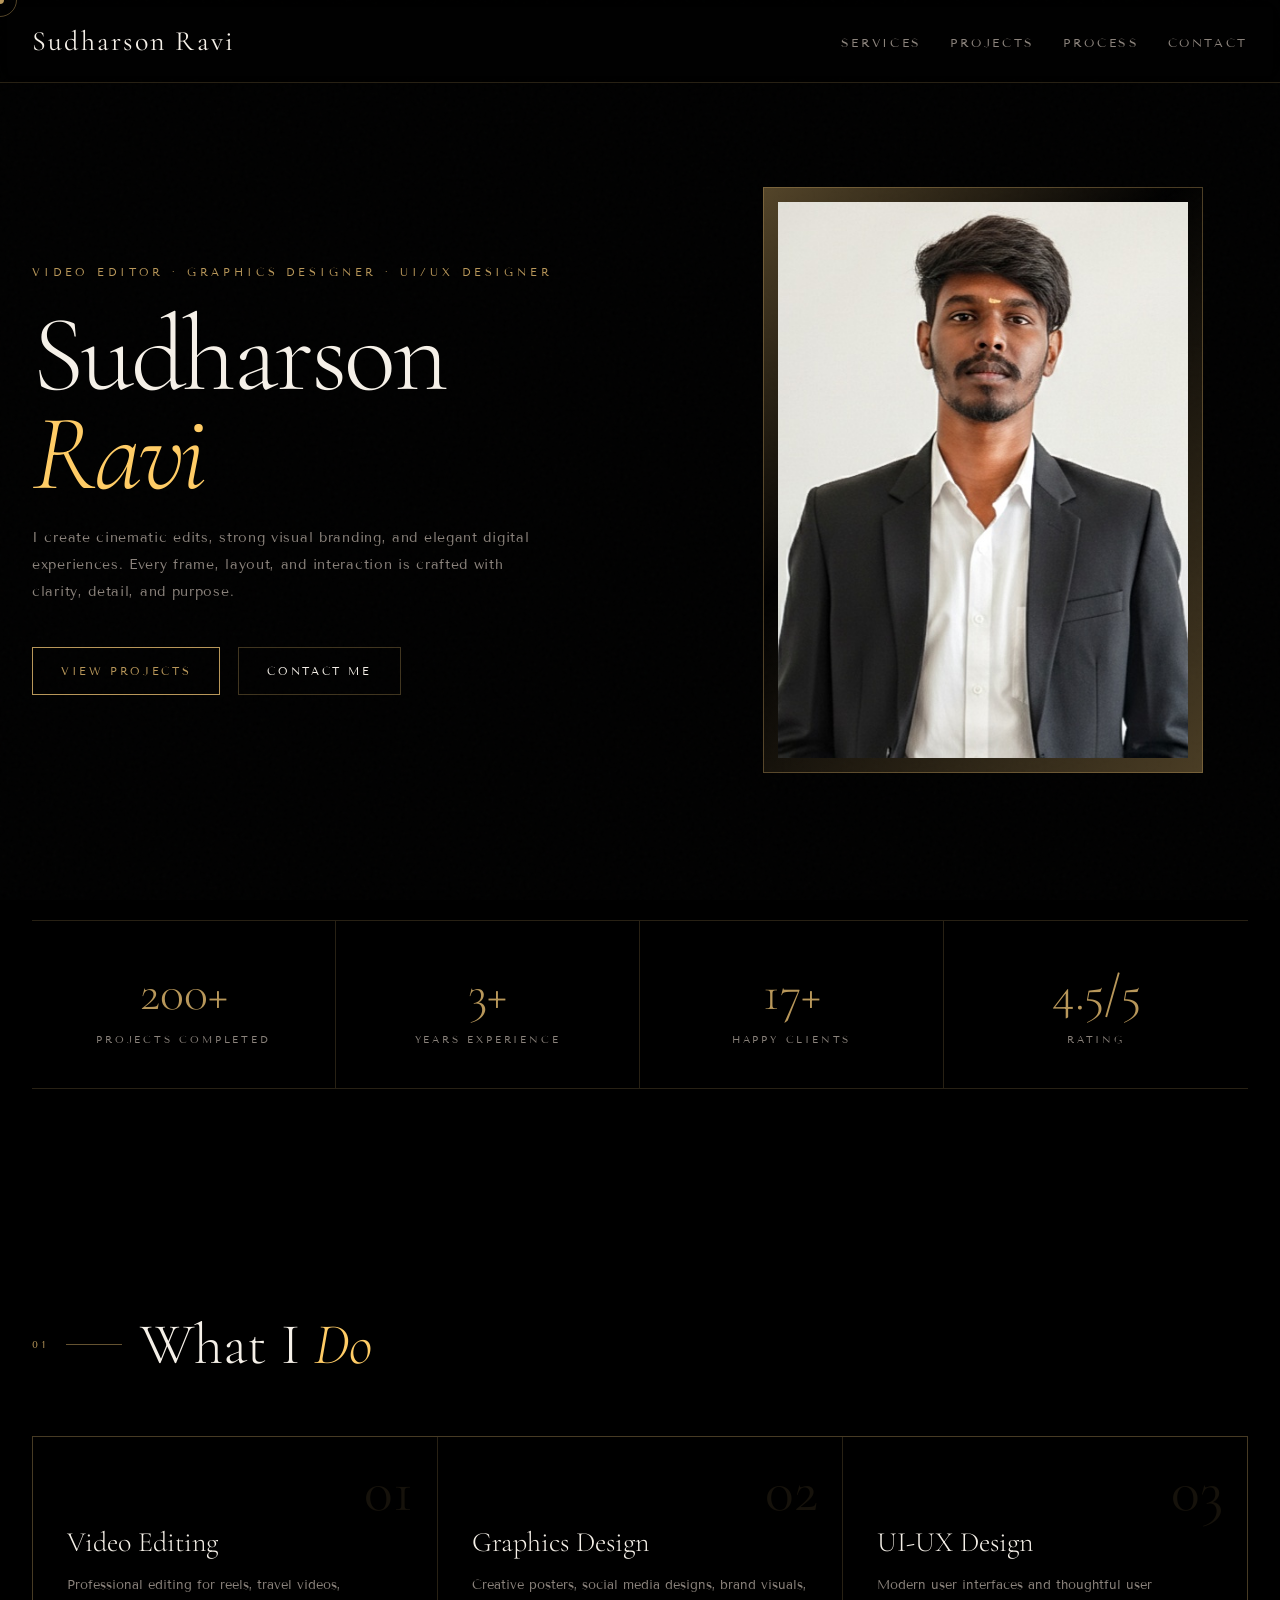
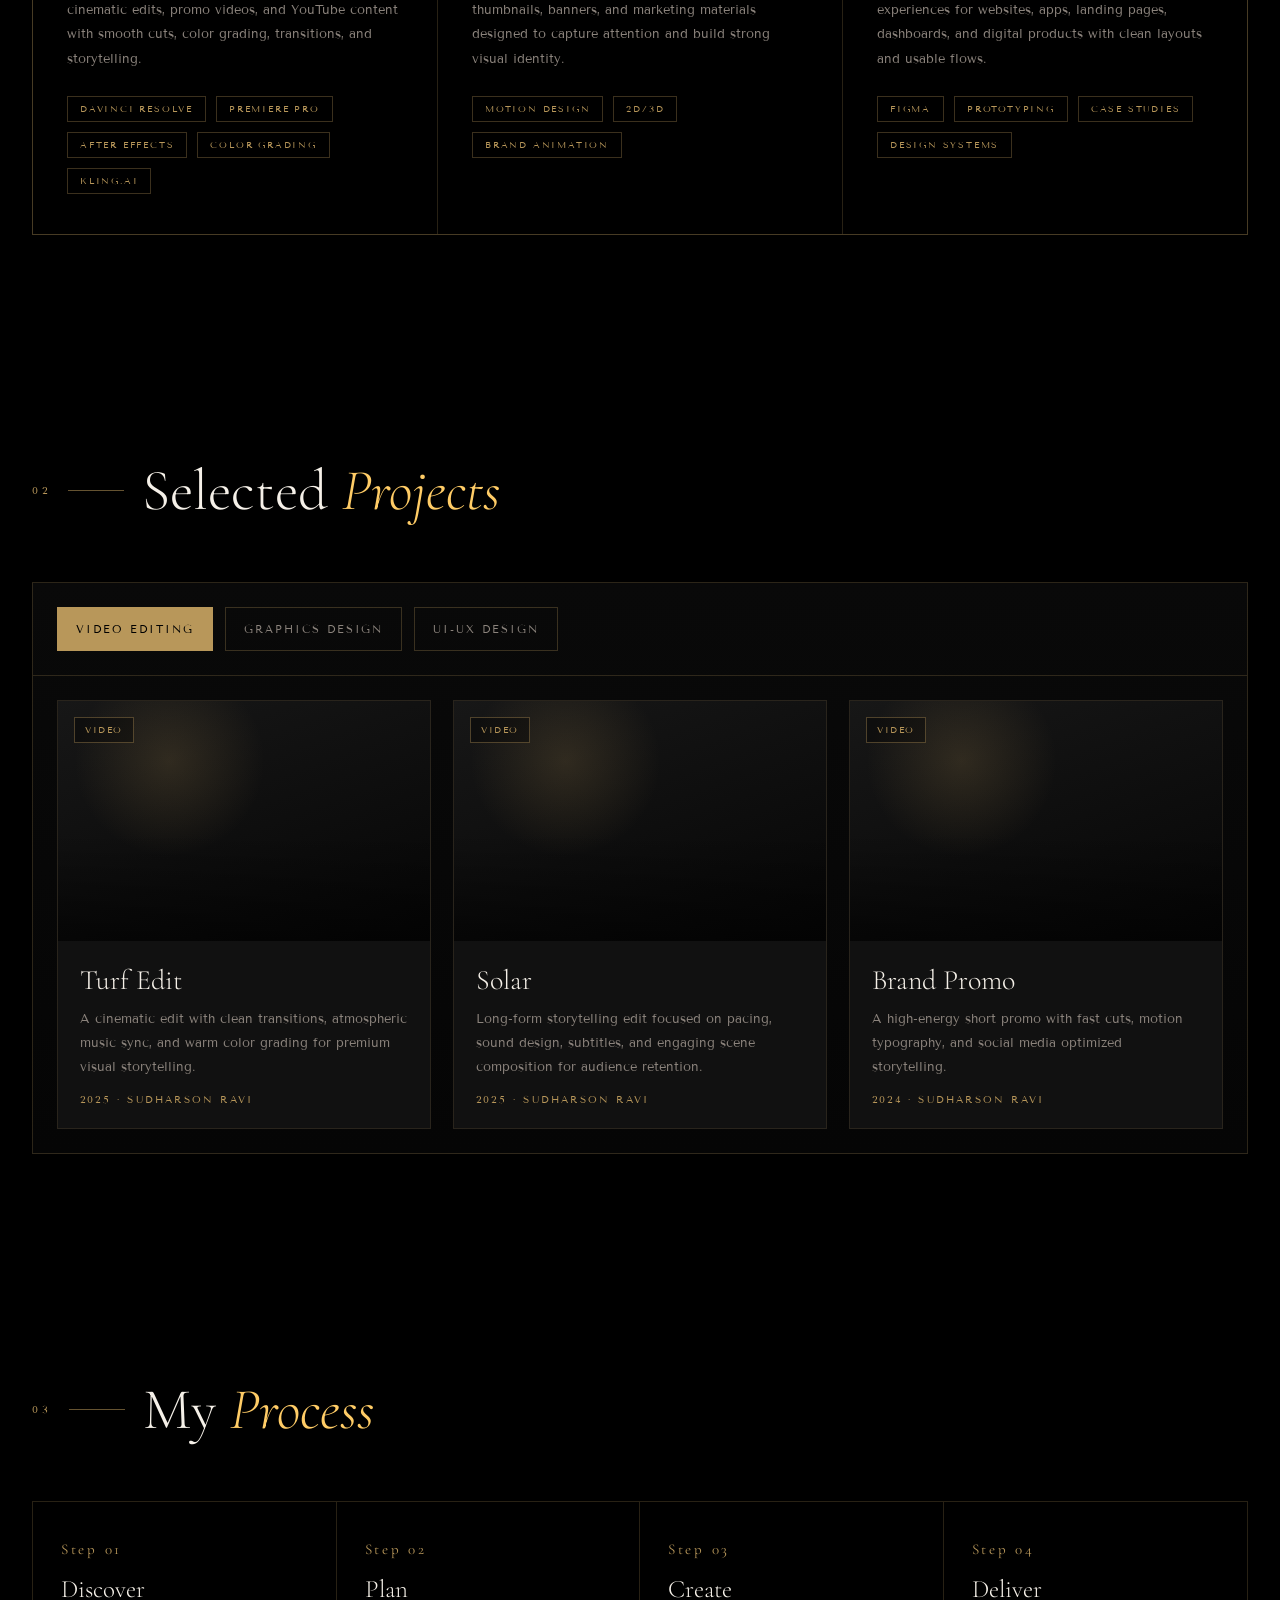
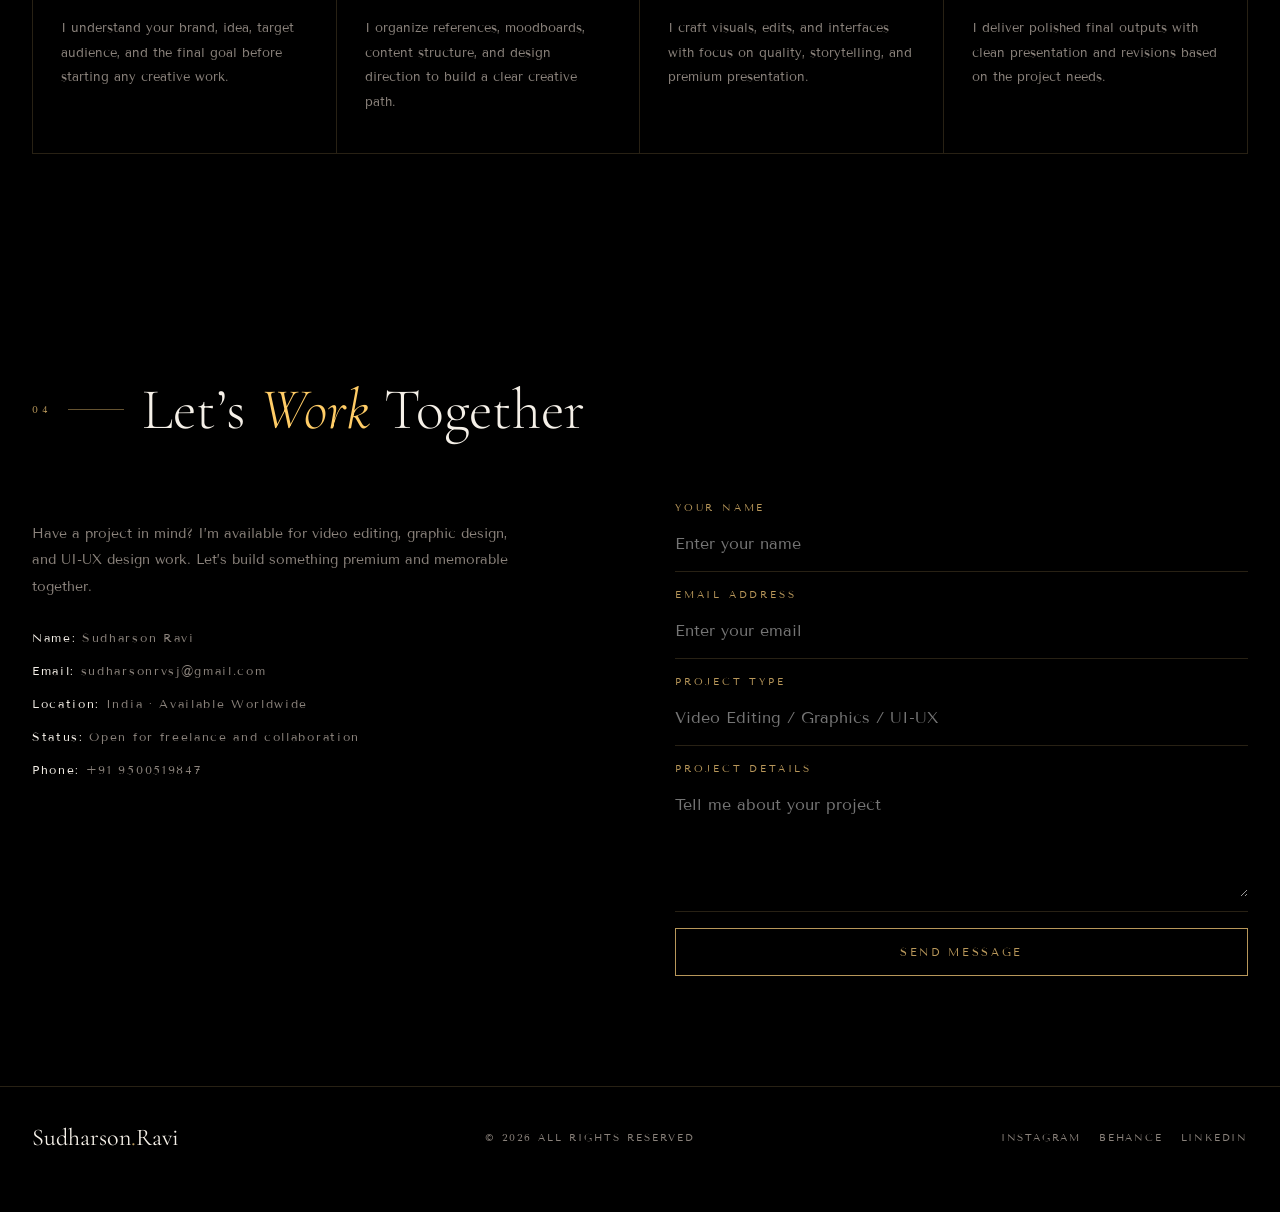
==== index.html @ 56bc6912 "update files" ====
<!DOCTYPE html>
<html lang="en">
<head>
<meta charset="UTF-8">
<meta name="viewport" content="width=device-width, initial-scale=1.0">
<title>Sudharson Ravi | Portfolio</title>
<link href="https://fonts.googleapis.com/css2?family=Cormorant+Garamond:wght@300;400;500;600&family=Tenor+Sans&display=swap" rel="stylesheet">
<style>
:root{
--bg:#000000;
--bg-soft:#0b0b0b;
--bg-card:#111111;
--text:#f5f0e8;
--muted:#8b837c;
--gold:#b8975a;
--gold-light:#ffcc66;
--line:rgba(184,151,90,0.22);
}

*{
margin:0;
padding:0;
box-sizing:border-box;
}

html{
scroll-behavior:smooth;
}

body{
background:var(--bg);
color:var(--text);
font-family:'Tenor Sans',sans-serif;
overflow-x:hidden;
}

body::before{
content:"";
position:fixed;
inset:0;
pointer-events:none;
opacity:.25;
background-image:url("data:image/svg+xml,%3Csvg viewBox='0 0 256 256' xmlns='http://www.w3.org/2000/svg'%3E%3Cfilter id='n'%3E%3CfeTurbulence type='fractalNoise' baseFrequency='0.9' numOctaves='4' stitchTiles='stitch'/%3E%3C/filter%3E%3Crect width='100%25' height='100%25' filter='url(%23n)' opacity='0.08'/%3E%3C/svg%3E");
z-index:1;
}

a{
text-decoration:none;
color:inherit;
}

img,video{
max-width:100%;
display:block;
}

button,input,textarea{
font:inherit;
}

.cursor,.cursor-ring{
position:fixed;
top:0;
left:0;
pointer-events:none;
z-index:9999;
transform:translate(-50%,-50%);
}

.cursor{
width:8px;
height:8px;
background:var(--gold);
border-radius:50%;
}

.cursor-ring{
width:34px;
height:34px;
border:1px solid rgba(184,151,90,.45);
border-radius:50%;
transition:width .25s ease,height .25s ease,border-color .25s ease;
z-index:9998;
}

.cursor-ring.hovered{
width:54px;
height:54px;
border-color:var(--gold);
}

@media (hover:none),(pointer:coarse){
.cursor,.cursor-ring{
display:none;
}
}

header{
position:fixed;
top:0;
left:0;
width:100%;
z-index:100;
backdrop-filter:blur(10px);
background:rgba(0,0,0,.45);
}

nav{
max-width:1280px;
margin:auto;
padding:24px 32px;
display:flex;
align-items:center;
justify-content:space-between;
border-bottom:1px solid var(--line);
}

.logo{
font-family:'Cormorant Garamond',serif;
font-size:28px;
font-weight:400;
letter-spacing:.08em;
}

.logo span{
color:var(--gold);
}

.nav-links{
display:flex;
gap:28px;
list-style:none;
}

.nav-links a{
font-size:12px;
letter-spacing:.22em;
text-transform:uppercase;
color:var(--muted);
transition:.3s;
}

.nav-links a:hover{
color:var(--gold);
}

.hero{
min-height:100vh;
display:grid;
grid-template-columns:1.1fr .9fr;
align-items:center;
gap:40px;
padding:140px 32px 80px;
max-width:1280px;
margin:auto;
position:relative;
z-index:2;
}

.hero-photo{
width:100%;
height:100%;
object-fit:cover;
display:block;
}

.hero-left{
position:relative;
z-index:2;
}

.eyebrow{
font-size:11px;
letter-spacing:.35em;
text-transform:uppercase;
color:var(--gold);
margin-bottom:26px;
}

.hero h1{
font-family:'Cormorant Garamond',serif;
font-size:clamp(56px,9vw,108px);
line-height:.92;
font-weight:300;
letter-spacing:-.03em;
margin-bottom:22px;
}

.hero h1 em{
font-style:italic;
color:var(--gold-light);
}

.tagline{
max-width:500px;
font-size:14px;
line-height:1.9;
letter-spacing:.05em;
color:var(--muted);
margin-bottom:42px;
}

.hero-actions{
display:flex;
align-items:center;
gap:18px;
flex-wrap:wrap;
}

.btn{
display:inline-flex;
align-items:center;
justify-content:center;
padding:16px 28px;
border:1px solid var(--gold);
color:var(--gold);
font-size:11px;
text-transform:uppercase;
letter-spacing:.24em;
transition:.3s;
background:transparent;
cursor:pointer;
}

.btn:hover{
background:var(--gold);
color:#000;
}

.btn-secondary{
border-color:rgba(184,151,90,.35);
color:var(--text);
}

.btn-secondary:hover{
background:var(--bg-card);
color:var(--gold);
border-color:var(--gold);
}

.hero-right{
display:flex;
justify-content:center;
align-items:center;
position:relative;
}

.hero-frame{
width:min(440px,90%);
aspect-ratio:3/4;
border:1px solid rgba(184,151,90,.4);
padding:14px;
position:relative;
}

.hero-frame::before{
content:"";
position:absolute;
inset:-1px;
background:linear-gradient(135deg,rgba(184,151,90,.45),transparent 40%,rgba(184,151,90,.4));
z-index:0;
}

.hero-inner{
position:relative;
z-index:1;
width:100%;
height:100%;
background:
radial-gradient(circle at 35% 20%,rgba(184,151,90,.18),transparent 38%),
linear-gradient(160deg,#161616 0%,#060606 75%);
display:flex;
align-items:center;
justify-content:center;
overflow:hidden;
}

.float-note{
position:absolute;
font-size:10px;
letter-spacing:.28em;
text-transform:uppercase;
color:var(--muted);
}

.note-1{
left:0;
bottom:50px;
}

.note-2{
right:0;
top:40px;
writing-mode:vertical-rl;
}

.section{
max-width:1280px;
margin:auto;
padding:110px 32px;
position:relative;
z-index:2;
}

.section-header{
display:flex;
align-items:center;
gap:18px;
margin-bottom:56px;
}

.section-no{
font-size:10px;
letter-spacing:.35em;
color:var(--gold);
}

.section-line{
width:56px;
height:1px;
background:var(--gold);
opacity:.55;
}

.section-title{
font-family:'Cormorant Garamond',serif;
font-size:clamp(34px,5vw,58px);
font-weight:300;
}

.section-title em{
color:var(--gold-light);
font-style:italic;
}

.stats{
padding-top:20px;
}

.stats-grid{
display:grid;
grid-template-columns:repeat(4,1fr);
border-top:1px solid var(--line);
border-bottom:1px solid var(--line);
}

.stat{
padding:42px 18px;
text-align:center;
border-right:1px solid var(--line);
}

.stat:last-child{
border-right:none;
}

.stat h3{
font-family:'Cormorant Garamond',serif;
font-size:50px;
font-weight:300;
color:var(--gold);
margin-bottom:10px;
}

.stat p{
font-size:10px;
letter-spacing:.28em;
text-transform:uppercase;
color:var(--muted);
}

.services-grid{
display:grid;
grid-template-columns:repeat(3,1fr);
gap:1px;
background:var(--line);
border:1px solid var(--line);
}

.service-card{
background:var(--bg);
padding:40px 34px;
min-height:290px;
position:relative;
transition:.35s;
overflow:hidden;
}

.service-card:hover{
background:var(--bg-soft);
transform:translateY(-4px);
}

.service-index{
position:absolute;
top:18px;
right:24px;
font-family:'Cormorant Garamond',serif;
font-size:60px;
color:rgba(184,151,90,.12);
}

.service-card h3{
font-family:'Cormorant Garamond',serif;
font-size:28px;
font-weight:300;
margin:48px 0 14px;
}

.service-card p{
font-size:13px;
line-height:1.9;
color:var(--muted);
}

.tags{
display:flex;
gap:10px;
flex-wrap:wrap;
margin-top:24px;
}

.tag{
padding:6px 12px;
border:1px solid rgba(184,151,90,.32);
font-size:9px;
letter-spacing:.2em;
text-transform:uppercase;
color:var(--gold);
}

.projects-wrap{
border:1px solid var(--line);
background:linear-gradient(180deg,#090909 0%,#050505 100%);
}

.project-tabs{
display:flex;
flex-wrap:wrap;
gap:12px;
padding:24px;
border-bottom:1px solid var(--line);
}

.tab-btn{
background:transparent;
border:1px solid rgba(184,151,90,.28);
color:var(--muted);
padding:14px 18px;
font-size:11px;
letter-spacing:.18em;
text-transform:uppercase;
cursor:pointer;
transition:.3s;
}

.tab-btn.active,.tab-btn:hover{
background:var(--gold);
border-color:var(--gold);
color:#000;
}

.projects-grid{
padding:24px;
display:grid;
grid-template-columns:repeat(3,1fr);
gap:22px;
}

.project-card{
background:var(--bg-card);
border:1px solid rgba(184,151,90,.14);
overflow:hidden;
transition:.35s;
cursor:pointer;
}

.project-card:hover{
transform:translateY(-5px);
border-color:rgba(184,151,90,.38);
}

.project-link{
display:block;
color:inherit;
text-decoration:none;
height:100%;
}

.project-thumb{
height:240px;
position:relative;
display:flex;
align-items:center;
justify-content:center;
overflow:hidden;
background:
radial-gradient(circle at 30% 25%,rgba(184,151,90,.18),transparent 30%),
linear-gradient(160deg,#171717 0%,#060606 100%);
}

.project-thumb::after{
content:"";
position:absolute;
inset:0;
background:linear-gradient(to top,rgba(0,0,0,.55),transparent 45%);
pointer-events:none;
}

.project-image,.project-video{
width:100%;
height:100%;
object-fit:cover;
display:block;
transition:transform .35s ease;
}

.project-card:hover .project-image,
.project-card:hover .project-video{
transform:scale(1.05);
}

.project-badge{
position:absolute;
top:16px;
left:16px;
z-index:2;
padding:6px 10px;
font-size:9px;
letter-spacing:.18em;
text-transform:uppercase;
border:1px solid rgba(184,151,90,.38);
color:var(--gold);
background:rgba(0,0,0,.35);
}

.project-initial{
position:relative;
z-index:1;
font-family:'Cormorant Garamond',serif;
font-size:70px;
color:rgba(184,151,90,.18);
}

.project-content{
padding:22px;
}

.project-content h3{
font-family:'Cormorant Garamond',serif;
font-size:28px;
font-weight:300;
margin-bottom:10px;
}

.project-content p{
font-size:13px;
line-height:1.85;
color:var(--muted);
margin-bottom:14px;
}

.project-meta{
font-size:10px;
letter-spacing:.22em;
text-transform:uppercase;
color:var(--gold);
}

.process-grid{
display:grid;
grid-template-columns:repeat(4,1fr);
border:1px solid var(--line);
}

.process-card{
padding:38px 28px;
border-right:1px solid var(--line);
}

.process-card:last-child{
border-right:none;
}

.process-step{
font-family:'Cormorant Garamond',serif;
font-size:15px;
letter-spacing:.18em;
color:var(--gold);
display:block;
margin-bottom:16px;
}

.process-card h3{
font-family:'Cormorant Garamond',serif;
font-size:25px;
font-weight:300;
margin-bottom:12px;
}

.process-card p{
font-size:13px;
line-height:1.9;
color:var(--muted);
}

.contact-grid{
display:grid;
grid-template-columns:1fr 1fr;
gap:70px;
align-items:start;
}

.contact-copy p{
font-size:14px;
line-height:1.9;
color:var(--muted);
max-width:480px;
margin:20px 0 30px;
}

.contact-points{
display:flex;
flex-direction:column;
gap:18px;
}

.contact-points span{
font-size:12px;
letter-spacing:.14em;
color:var(--muted);
}

.contact-points strong{
color:var(--text);
font-weight:400;
}

.form{
display:grid;
gap:16px;
}

.field{
border-bottom:1px solid var(--line);
padding-bottom:10px;
}

.field label{
display:block;
font-size:10px;
letter-spacing:.28em;
text-transform:uppercase;
color:var(--gold);
margin-bottom:12px;
}

.field input,.field textarea{
width:100%;
background:transparent;
border:none;
outline:none;
color:var(--text);
padding:8px 0;
}

.field textarea{
resize:vertical;
min-height:110px;
}

footer{
max-width:1280px;
margin:auto;
padding:36px 32px 60px;
border-top:1px solid var(--line);
display:flex;
justify-content:space-between;
align-items:center;
gap:20px;
position:relative;
z-index:2;
}

.footer-left{
font-family:'Cormorant Garamond',serif;
font-size:24px;
}

.footer-left span{
color:var(--gold);
}

.footer-center{
font-size:10px;
letter-spacing:.2em;
text-transform:uppercase;
color:var(--muted);
}

.footer-right{
display:flex;
gap:18px;
}

.footer-right a{
font-size:10px;
letter-spacing:.18em;
text-transform:uppercase;
color:var(--muted);
transition:.3s;
}

.footer-right a:hover{
color:var(--gold);
}

.reveal{
opacity:0;
transform:translateY(28px);
transition:opacity .8s ease,transform .8s ease;
}

.reveal.visible{
opacity:1;
transform:translateY(0);
}

.lightbox{
position:fixed;
inset:0;
background:rgba(0,0,0,.92);
display:flex;
align-items:center;
justify-content:center;
padding:30px;
z-index:10000;
opacity:0;
visibility:hidden;
transition:.3s;
}

.lightbox.active{
opacity:1;
visibility:visible;
}

.lightbox-content{
position:relative;
max-width:95vw;
max-height:95vh;
display:flex;
align-items:center;
justify-content:center;
}

.lightbox img,
.lightbox video{
max-width:100%;
max-height:90vh;
object-fit:contain;
border:1px solid rgba(184,151,90,.35);
box-shadow:0 0 35px rgba(0,0,0,.5);
}

.lightbox video{
background:#000;
}

.lightbox-close{
position:absolute;
top:-50px;
right:0;
background:transparent;
border:1px solid var(--gold);
color:var(--gold);
width:40px;
height:40px;
font-size:22px;
cursor:pointer;
transition:.3s;
z-index:2;
}

.lightbox-close:hover{
background:var(--gold);
color:#000;
}

.graphics-click{
cursor:pointer;
}

@media (max-width:1100px){
.hero{
grid-template-columns:1fr;
padding-top:120px;
}
.hero-right{
order:-1;
}
.stats-grid{
grid-template-columns:repeat(2,1fr);
}
.services-grid{
grid-template-columns:1fr;
}
.projects-grid{
grid-template-columns:repeat(2,1fr);
}
.process-grid{
grid-template-columns:repeat(2,1fr);
}
.process-card:nth-child(2){
border-right:none;
}
.contact-grid{
grid-template-columns:1fr;
}
}

@media (max-width:760px){
nav{
padding:18px 20px;
flex-direction:column;
gap:16px;
}
.nav-links{
gap:16px;
flex-wrap:wrap;
justify-content:center;
}
.hero,.section,footer{
padding-left:20px;
padding-right:20px;
}
.hero{
padding-bottom:50px;
}
.note-1,.note-2{
display:none;
}
.stats-grid{
grid-template-columns:1fr;
}
.stat{
border-right:none;
border-bottom:1px solid var(--line);
}
.stat:last-child{
border-bottom:none;
}
.projects-grid{
grid-template-columns:1fr;
}
.process-grid{
grid-template-columns:1fr;
}
.process-card{
border-right:none;
border-bottom:1px solid var(--line);
}
.process-card:last-child{
border-bottom:none;
}
footer{
flex-direction:column;
text-align:center;
}
.lightbox{
padding:20px;
}
.lightbox-close{
top:-45px;
}
}

@media (prefers-reduced-motion:reduce){
*{
animation:none!important;
transition:none!important;
scroll-behavior:auto!important;
}
.reveal{
opacity:1;
transform:none;
}
}
</style>
</head>
<body>

<div class="cursor" id="cursor"></div>
<div class="cursor-ring" id="cursorRing"></div>

<header>
<nav>
<a href="#home" class="logo">Sudharson<span> </span>Ravi</a>
<ul class="nav-links">
<li><a href="#services">Services</a></li>
<li><a href="#projects">Projects</a></li>
<li><a href="#process">Process</a></li>
<li><a href="#contact">Contact</a></li>
</ul>
</nav>
</header>

<section class="hero" id="home">
<div class="hero-left reveal">
<p class="eyebrow">Video Editor · Graphics Designer · UI/UX Designer</p>
<h1>Sudharson<br><em>Ravi</em><br></h1>
<p class="tagline">
I create cinematic edits, strong visual branding, and elegant digital experiences.
Every frame, layout, and interaction is crafted with clarity, detail, and purpose.
</p>
<div class="hero-actions">
<a href="#projects" class="btn">View Projects</a>
<a href="#contact" class="btn btn-secondary">Contact Me</a>
</div>
</div>

<div class="hero-right reveal">
<div class="hero-frame">
<div class="hero-inner">
<img src="images/Sudha.png" alt="Sudharson Ravi" class="hero-photo">
</div>
</div>
<div class="float-note note-1"></div>
<div class="float-note note-2"></div>
</div>
</section>

<section class="section stats">
<div class="stats-grid reveal">
<div class="stat">
<h3>200+</h3>
<p>Projects Completed</p>
</div>
<div class="stat">
<h3>3+</h3>
<p>Years Experience</p>
</div>
<div class="stat">
<h3>17+</h3>
<p>Happy Clients</p>
</div>
<div class="stat">
<h3>4.5/5</h3>
<p>Rating</p>
</div>
</div>
</section>

<section class="section" id="services">
<div class="section-header reveal">
<span class="section-no">01</span>
<span class="section-line"></span>
<h2 class="section-title">What I <em>Do</em></h2>
</div>

<div class="services-grid">
<div class="service-card reveal">
<span class="service-index">01</span>
<h3>Video Editing</h3>
<p>
Professional editing for reels, travel videos, cinematic edits, promo videos, and YouTube content with smooth cuts, color grading, transitions, and storytelling.
</p>
<div class="tags">
<span class="tag">DaVinci Resolve</span>
<span class="tag">Premiere Pro</span>
<span class="tag">After Effects</span>
<span class="tag">Color Grading</span>
<span class="tag">Kling.AI</span>
</div>
</div>

<div class="service-card reveal">
<span class="service-index">02</span>
<h3>Graphics Design</h3>
<p>
Creative posters, social media designs, brand visuals, thumbnails, banners, and marketing materials designed to capture attention and build strong visual identity.
</p>
<div class="tags">
<span class="tag">Motion Design</span>
<span class="tag">2D/3D</span>
<span class="tag">Brand Animation</span>
</div>
</div>

<div class="service-card reveal">
<span class="service-index">03</span>
<h3>UI-UX Design</h3>
<p>
Modern user interfaces and thoughtful user experiences for websites, apps, landing pages, dashboards, and digital products with clean layouts and usable flows.
</p>
<div class="tags">
<span class="tag">Figma</span>
<span class="tag">Prototyping</span>
<span class="tag">Case Studies</span>
<span class="tag">Design Systems</span>
</div>
</div>
</div>
</section>

<section class="section" id="projects">
<div class="section-header reveal">
<span class="section-no">02</span>
<span class="section-line"></span>
<h2 class="section-title">Selected <em>Projects</em></h2>
</div>

<div class="projects-wrap reveal">
<div class="project-tabs">
<button class="tab-btn active" data-tab="video">Video Editing</button>
<button class="tab-btn" data-tab="graphics">Graphics Design</button>
<button class="tab-btn" data-tab="uiux">UI-UX Design</button>
</div>
<div class="projects-grid" id="projectsGrid"></div>
</div>
</section>

<section class="section" id="process">
<div class="section-header reveal">
<span class="section-no">03</span>
<span class="section-line"></span>
<h2 class="section-title">My <em>Process</em></h2>
</div>

<div class="process-grid">
<div class="process-card reveal">
<span class="process-step">Step 01</span>
<h3>Discover</h3>
<p>I understand your brand, idea, target audience, and the final goal before starting any creative work.</p>
</div>
<div class="process-card reveal">
<span class="process-step">Step 02</span>
<h3>Plan</h3>
<p>I organize references, moodboards, content structure, and design direction to build a clear creative path.</p>
</div>
<div class="process-card reveal">
<span class="process-step">Step 03</span>
<h3>Create</h3>
<p>I craft visuals, edits, and interfaces with focus on quality, storytelling, and premium presentation.</p>
</div>
<div class="process-card reveal">
<span class="process-step">Step 04</span>
<h3>Deliver</h3>
<p>I deliver polished final outputs with clean presentation and revisions based on the project needs.</p>
</div>
</div>
</section>

<section class="section" id="contact">
<div class="section-header reveal">
<span class="section-no">04</span>
<span class="section-line"></span>
<h2 class="section-title">Let’s <em>Work</em> Together</h2>
</div>

<div class="contact-grid">
<div class="contact-copy reveal">
<p>
Have a project in mind? I’m available for video editing, graphic design, and UI-UX design work.
Let’s build something premium and memorable together.
</p>
<div class="contact-points">
<span><strong>Name:</strong> Sudharson Ravi</span>
<span><strong>Email:</strong> sudharsonrvsj@gmail.com</span>
<span><strong>Location:</strong> India · Available Worldwide</span>
<span><strong>Status:</strong> Open for freelance and collaboration</span>
<span><strong>Phone:</strong> +91 9500519847</span>
</div>
</div>

<form class="form reveal" id="contactForm">
<div class="field">
<label>Your Name</label>
<input type="text" id="name" placeholder="Enter your name" required>
</div>
<div class="field">
<label>Email Address</label>
<input type="email" id="email" placeholder="Enter your email" required>
</div>
<div class="field">
<label>Project Type</label>
<input type="text" id="projectType" placeholder="Video Editing / Graphics / UI-UX" required>
</div>
<div class="field">
<label>Project Details</label>
<textarea id="projectDetails" placeholder="Tell me about your project" required></textarea>
</div>
<button type="submit" class="btn">Send Message</button>
</form>
</div>
</section>

<footer>
<div class="footer-left">Sudharson<span>.</span>Ravi</div>
<div class="footer-center">© 2026 All Rights Reserved</div>
<div class="footer-right">
<a href="#">Instagram</a>
<a href="#">Behance</a>
<a href="#">LinkedIn</a>
</div>
</footer>

<div class="lightbox" id="lightbox">
<div class="lightbox-content">
<button class="lightbox-close" id="lightboxClose">&times;</button>
<img id="lightboxImage" src="" alt="Full Preview">
</div>
</div>

<div class="lightbox" id="videoLightbox">
<div class="lightbox-content">
<button class="lightbox-close" id="videoLightboxClose">&times;</button>
<video id="lightboxVideo" controls autoplay playsinline>
<source src="" type="video/mp4">
Your browser does not support the video tag.
</video>
</div>
</div>

<script>
const projectsData={
video:[
{
title:"Turf Edit",
description:"A cinematic edit with clean transitions, atmospheric music sync, and warm color grading for premium visual storytelling.",
year:"2025",
video:"videos/truff.mp4"
},
{
title:"Solar",
description:"Long-form storytelling edit focused on pacing, sound design, subtitles, and engaging scene composition for audience retention.",
year:"2025",
video:"videos/solar-video.mp4"
},
{
title:"Brand Promo",
description:"A high-energy short promo with fast cuts, motion typography, and social media optimized storytelling.",
year:"2024",
video:"videos/SHARSNG-SATHISH.mp4"
}
],
graphics:[
{
title:"🍬 SRM Sweets & Cakes Website",
description:"Crispy, spicy, and packed with flavor! Our freshly made Masala Kadalai is the perfect snack for every moment. Taste the authentic crunch crafted with tradition since 1990 by SRM Sweets & Cakes.",
year:"2025",
image:"images/sudharson3.jpeg"
},
{
title:"🚖 Periyar Taxi – Best Car Taxi Service",
description:"Enjoy fast, reliable, and comfortable travel with Periyar Taxi. Available 24/7 with all types of vehicles including cars, tempo travellers, coach vans, mini buses, and buses. Book your ride now and get pickup within 10 minutes in Erode.",
year:"2024",
image:"images/sudharson4.jpeg"
},
{
title:"💧 Parryware Premium Bib Cock with Wall Flange",
description:"Experience smooth water flow with the stylish and durable Parryware Bib Cock. Designed for modern homes, it combines elegance, strength, and long-lasting performance.",
year:"2025",
image:"images/sudharson2.jpeg"
}
],
uiux:[
{
title:"🍺 Bro Code Beer",
description:"A modern beverage product showcase page designed for Bro Code Beer, featuring a bold product display, strong branding, and detailed product information sections. The interface combines promotional visuals with specification highlights to create a stylish and impactful product marketing experience.",
year:"2025",
image:"images/A3.png",
link:"https://www.figma.com/proto/MmlzSQRs7N3HeoTl4MUwUp/depakar?node-id=7-3135&t=fJzqMnVBU0xxeMbL-1&scaling=min-zoom&content-scaling=fixed&page-id=7%3A2590&starting-point-node-id=7%3A2607"
},
{
title:"🕷️ Spider-Man",
description:"A cinematic promotional web design for Spider-Man, built with bold typography, high-contrast red and black visuals, and an immersive hero section. The layout is crafted to showcase cast details, branding, and booking actions in a dramatic and engaging entertainment-style interface.",
year:"2024",
image:"images/A2.png",
link:"https://www.figma.com/proto/MmlzSQRs7N3HeoTl4MUwUp/depakar?node-id=7-5031&t=RhUYFMLNZzkiQJ5Y-1&scaling=min-zoom&content-scaling=fixed&page-id=7%3A2590&starting-point-node-id=7%3A2607"
},
{
title:"🎧 Airpods",
description:"A premium e-commerce landing page concept for AirPods Pro 2, designed with a minimalist layout, large product-focused visuals, and clean navigation. The interface highlights pricing and product details in a bold Apple-inspired presentation to create a modern and elegant shopping experience.",
year:"2025",
image:"images/A1.png",
link:"https://www.figma.com/proto/MmlzSQRs7N3HeoTl4MUwUp/depakar?node-id=7-3073&t=IdcYY5I4JhSJMQhW-1&scaling=min-zoom&content-scaling=fixed&page-id=7%3A2590&starting-point-node-id=7%3A2607"
}
]
};

const grid=document.getElementById("projectsGrid");
const tabs=document.querySelectorAll(".tab-btn");

const lightbox=document.getElementById("lightbox");
const lightboxImage=document.getElementById("lightboxImage");
const lightboxClose=document.getElementById("lightboxClose");

const videoLightbox=document.getElementById("videoLightbox");
const lightboxVideo=document.getElementById("lightboxVideo");
const videoLightboxClose=document.getElementById("videoLightboxClose");

function openLightbox(src,altText){
lightboxImage.src=src;
lightboxImage.alt=altText;
lightbox.classList.add("active");
document.body.style.overflow="hidden";
}

function closeLightbox(){
lightbox.classList.remove("active");
lightboxImage.src="";
document.body.style.overflow="auto";
}

function openVideoLightbox(src){
lightboxVideo.src=src;
videoLightbox.classList.add("active");
document.body.style.overflow="hidden";
lightboxVideo.play();
}

function closeVideoLightbox(){
videoLightbox.classList.remove("active");
lightboxVideo.pause();
lightboxVideo.currentTime=0;
lightboxVideo.src="";
document.body.style.overflow="auto";
}

function renderProjects(category){
grid.innerHTML="";

projectsData[category].forEach(project=>{
const card=document.createElement("div");
card.className="project-card";

if(category==="video"){
card.innerHTML=`
<div class="project-thumb">
<video class="project-video" src="${project.video}" muted autoplay loop playsinline></video>
<span class="project-badge">${category}</span>
</div>
<div class="project-content">
<h3>${project.title}</h3>
<p>${project.description}</p>
<div class="project-meta">${project.year} · Sudharson Ravi</div>
</div>
`;

card.addEventListener("click",()=>{
openVideoLightbox(project.video);
});
}else if(category==="uiux"){
card.innerHTML=`
<a href="${project.link}" class="project-link" target="_blank">
<div class="project-thumb">
<img src="${project.image}" alt="${project.title}" class="project-image">
<span class="project-badge">${category}</span>
</div>
<div class="project-content">
<h3>${project.title}</h3>
<p>${project.description}</p>
<div class="project-meta">${project.year} · Sudharson Ravi</div>
</div>
</a>
`;
}else{
card.innerHTML=`
<div class="project-thumb graphics-click">
<img src="${project.image}" alt="${project.title}" class="project-image">
<span class="project-badge">${category}</span>
</div>
<div class="project-content">
<h3>${project.title}</h3>
<p>${project.description}</p>
<div class="project-meta">${project.year} · Sudharson Ravi</div>
</div>
`;

card.addEventListener("click",()=>{
openLightbox(project.image,project.title);
});
}

grid.appendChild(card);
});
}

tabs.forEach(tab=>{
tab.addEventListener("click",()=>{
tabs.forEach(btn=>btn.classList.remove("active"));
tab.classList.add("active");
renderProjects(tab.dataset.tab);
});
});

renderProjects("video");

const form=document.getElementById("contactForm");

form.addEventListener("submit",function(e){
e.preventDefault();

const name=document.getElementById("name").value.trim();
const email=document.getElementById("email").value.trim();
const projectType=document.getElementById("projectType").value.trim();
const projectDetails=document.getElementById("projectDetails").value.trim();

const subject=encodeURIComponent("New Portfolio Enquiry - "+projectType);
const body=encodeURIComponent(
"Hello Sudharson Ravi,\n\n"+
"You have received a new project enquiry from your portfolio website.\n\n"+
"Name: "+name+"\n"+
"Email: "+email+"\n"+
"Project Type: "+projectType+"\n\n"+
"Project Details:\n"+projectDetails+"\n\n"+
"Regards,\n"+name
);

window.location.href=`mailto:sudharsonrvsj@gmail.com?subject=${subject}&body=${body}`;

form.reset();
});

const reveals=document.querySelectorAll(".reveal");
const observer=new IntersectionObserver((entries)=>{
entries.forEach(entry=>{
if(entry.isIntersecting){
entry.target.classList.add("visible");
}
});
},{threshold:.12});

reveals.forEach(el=>observer.observe(el));

const cursor=document.getElementById("cursor");
const ring=document.getElementById("cursorRing");
let mouseX=0,mouseY=0,ringX=0,ringY=0;

window.addEventListener("mousemove",(e)=>{
mouseX=e.clientX;
mouseY=e.clientY;
cursor.style.left=mouseX+"px";
cursor.style.top=mouseY+"px";
});

function animateRing(){
ringX+=(mouseX-ringX)*0.12;
ringY+=(mouseY-ringY)*0.12;
ring.style.left=ringX+"px";
ring.style.top=ringY+"px";
requestAnimationFrame(animateRing);
}
animateRing();

document.addEventListener("mouseover",(e)=>{
if(e.target.closest("a,button,.project-card,.service-card")){
ring.classList.add("hovered");
}else{
ring.classList.remove("hovered");
}
});

lightboxClose.addEventListener("click",closeLightbox);
videoLightboxClose.addEventListener("click",closeVideoLightbox);

lightbox.addEventListener("click",(e)=>{
if(e.target===lightbox){
closeLightbox();
}
});

videoLightbox.addEventListener("click",(e)=>{
if(e.target===videoLightbox){
closeVideoLightbox();
}
});

document.addEventListener("keydown",(e)=>{
if(e.key==="Escape"){
closeLightbox();
closeVideoLightbox();
}
});
</script>

</body>
</html>
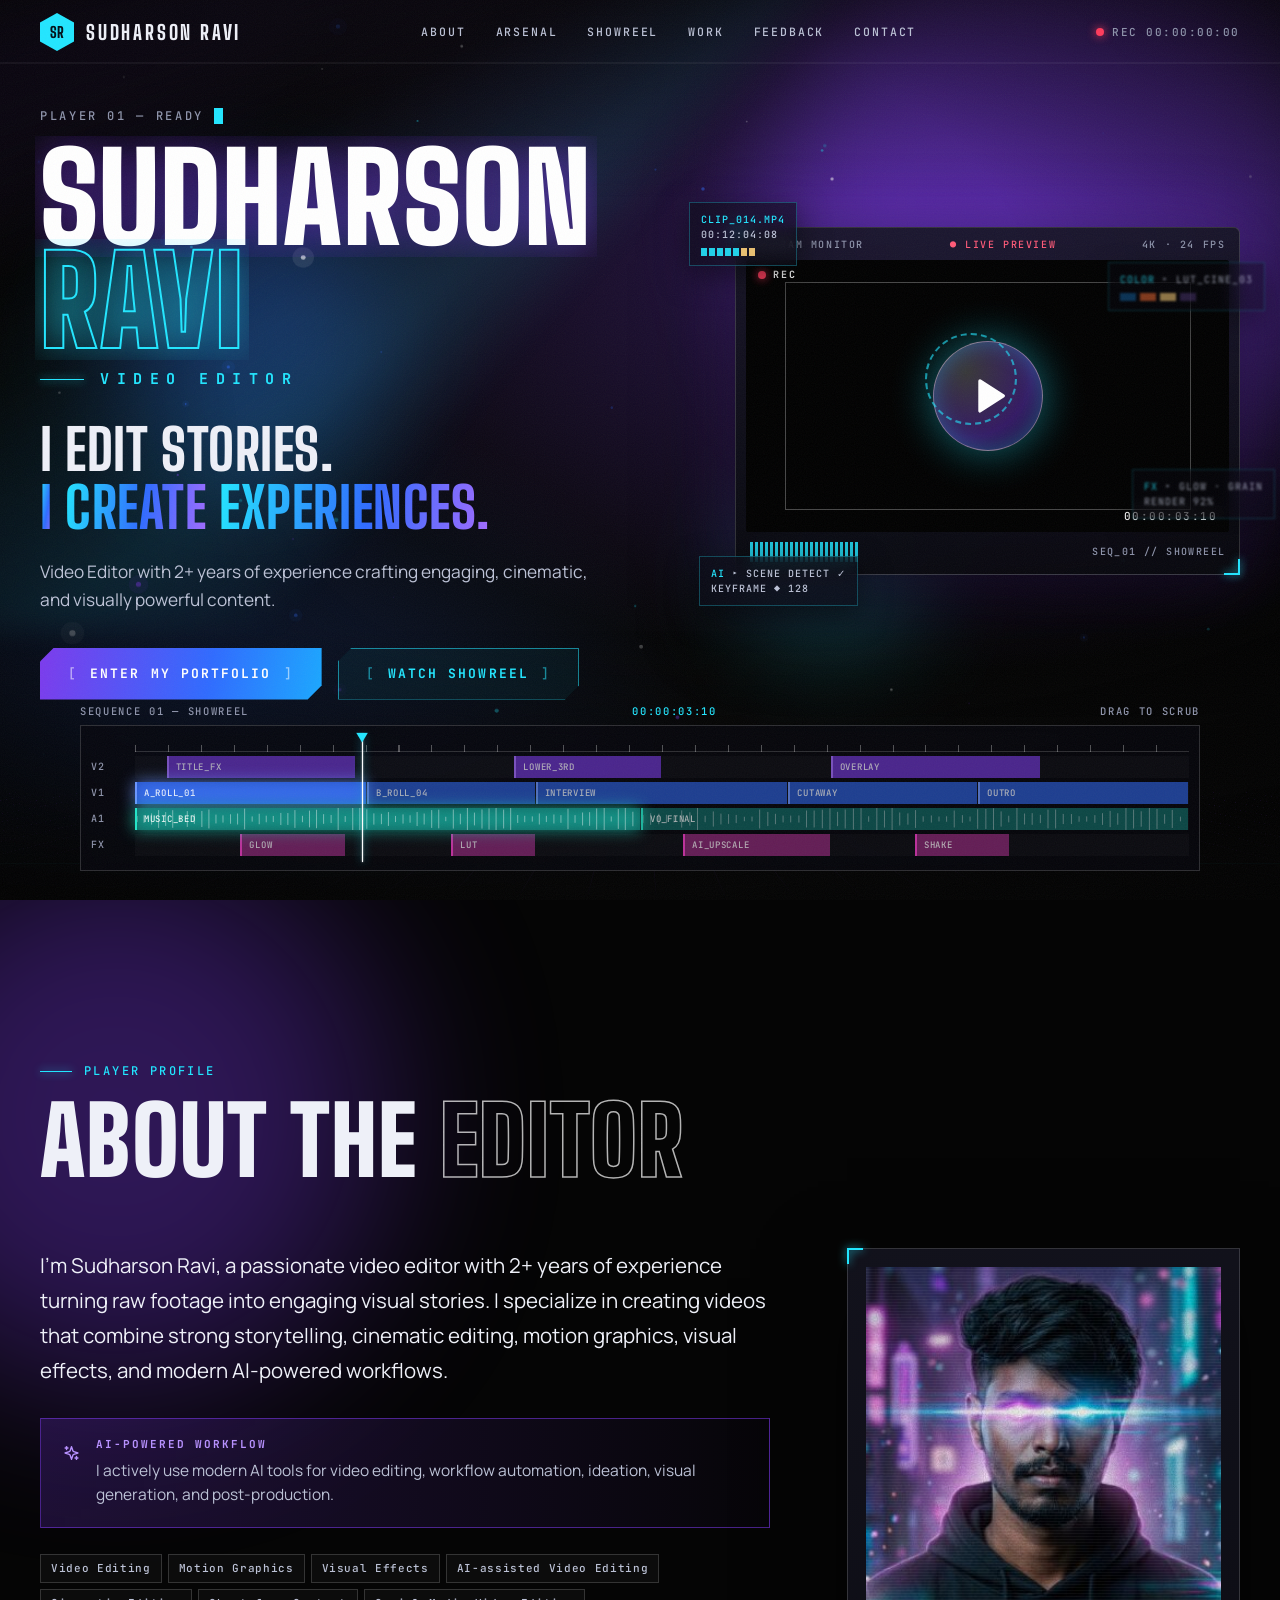
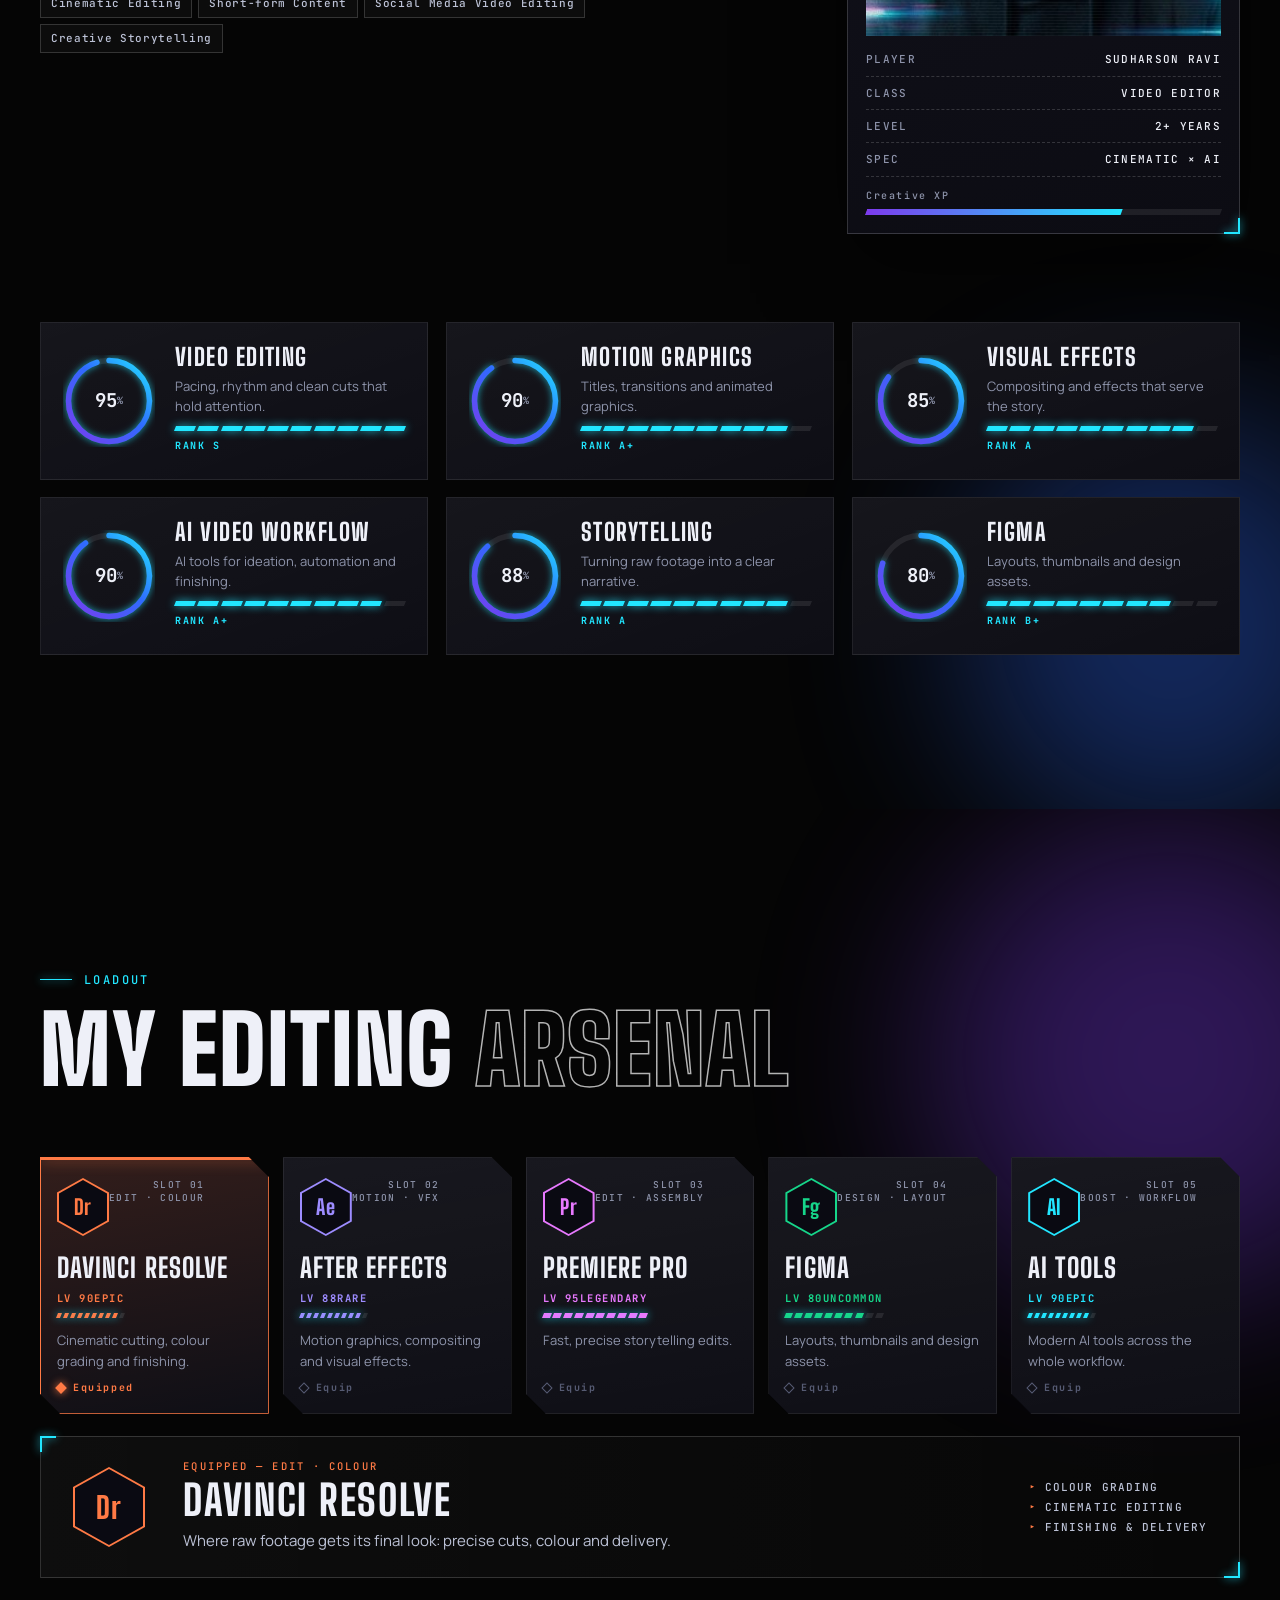
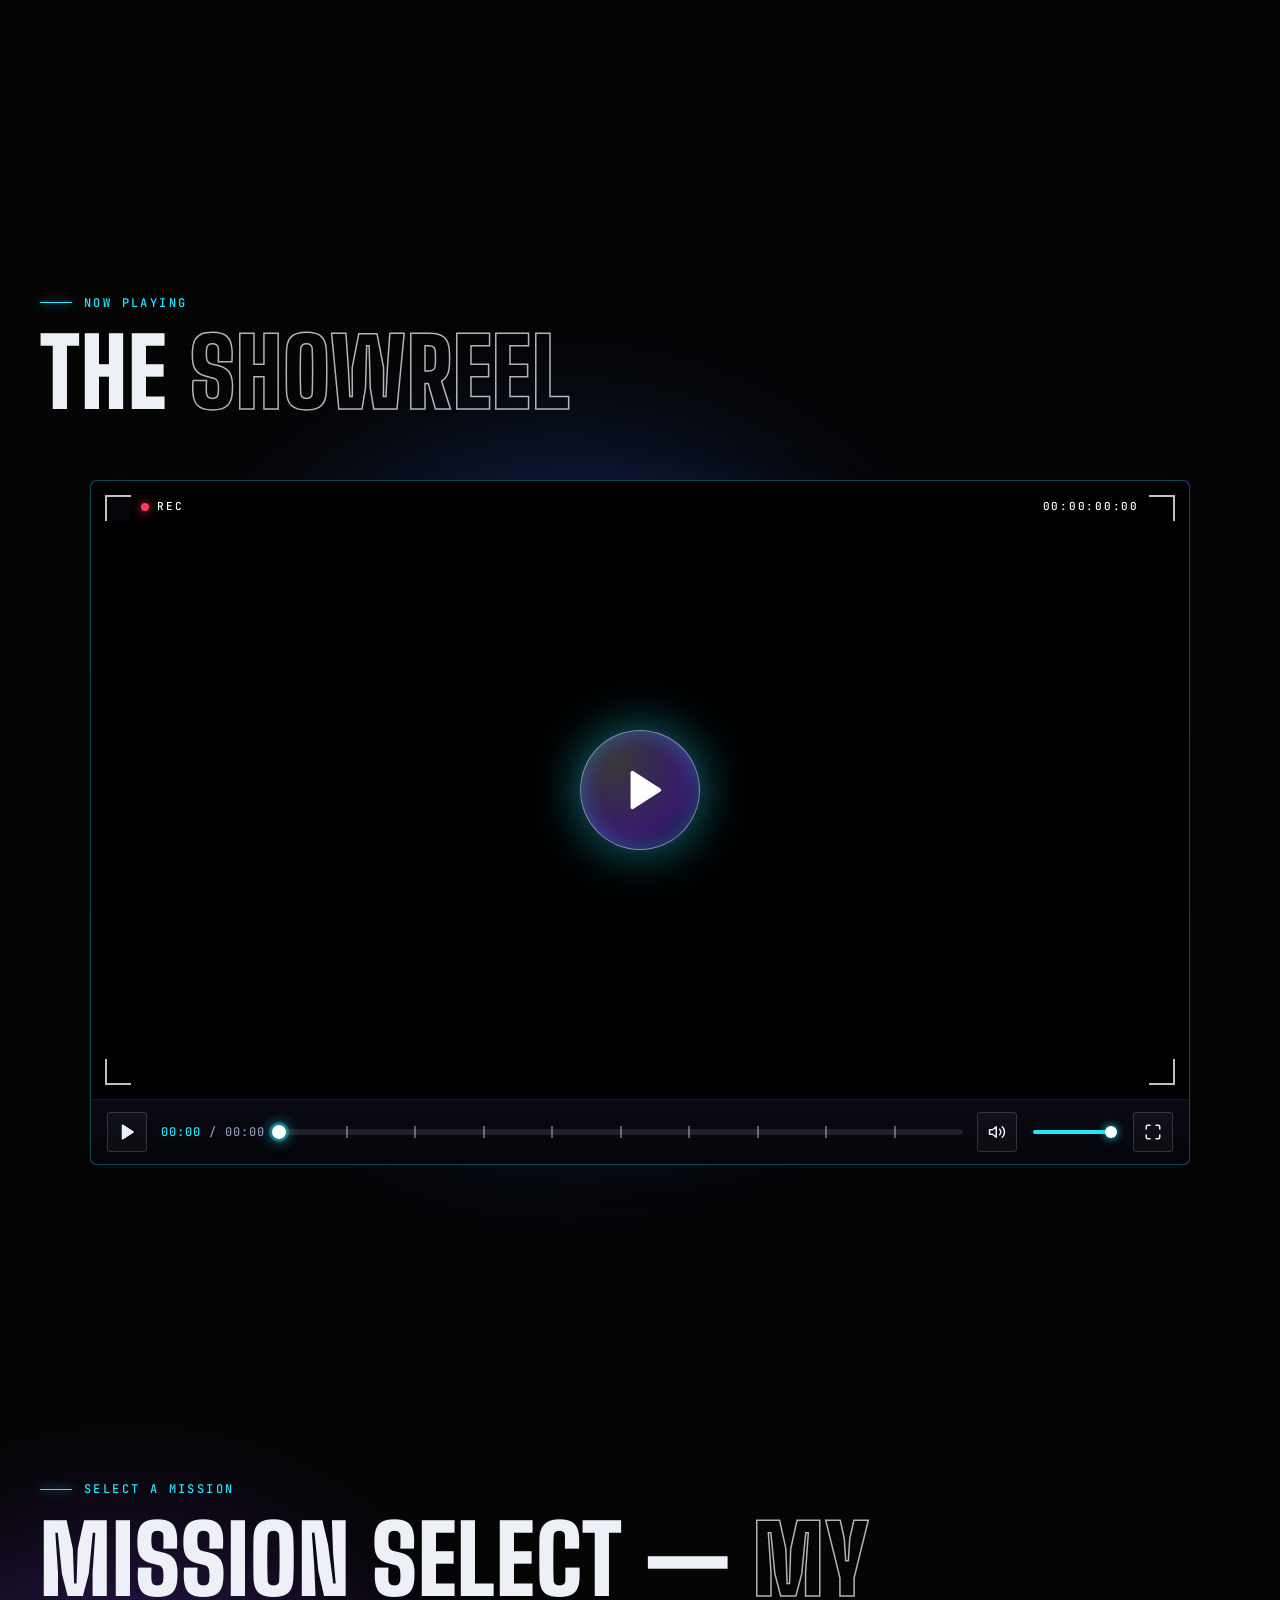
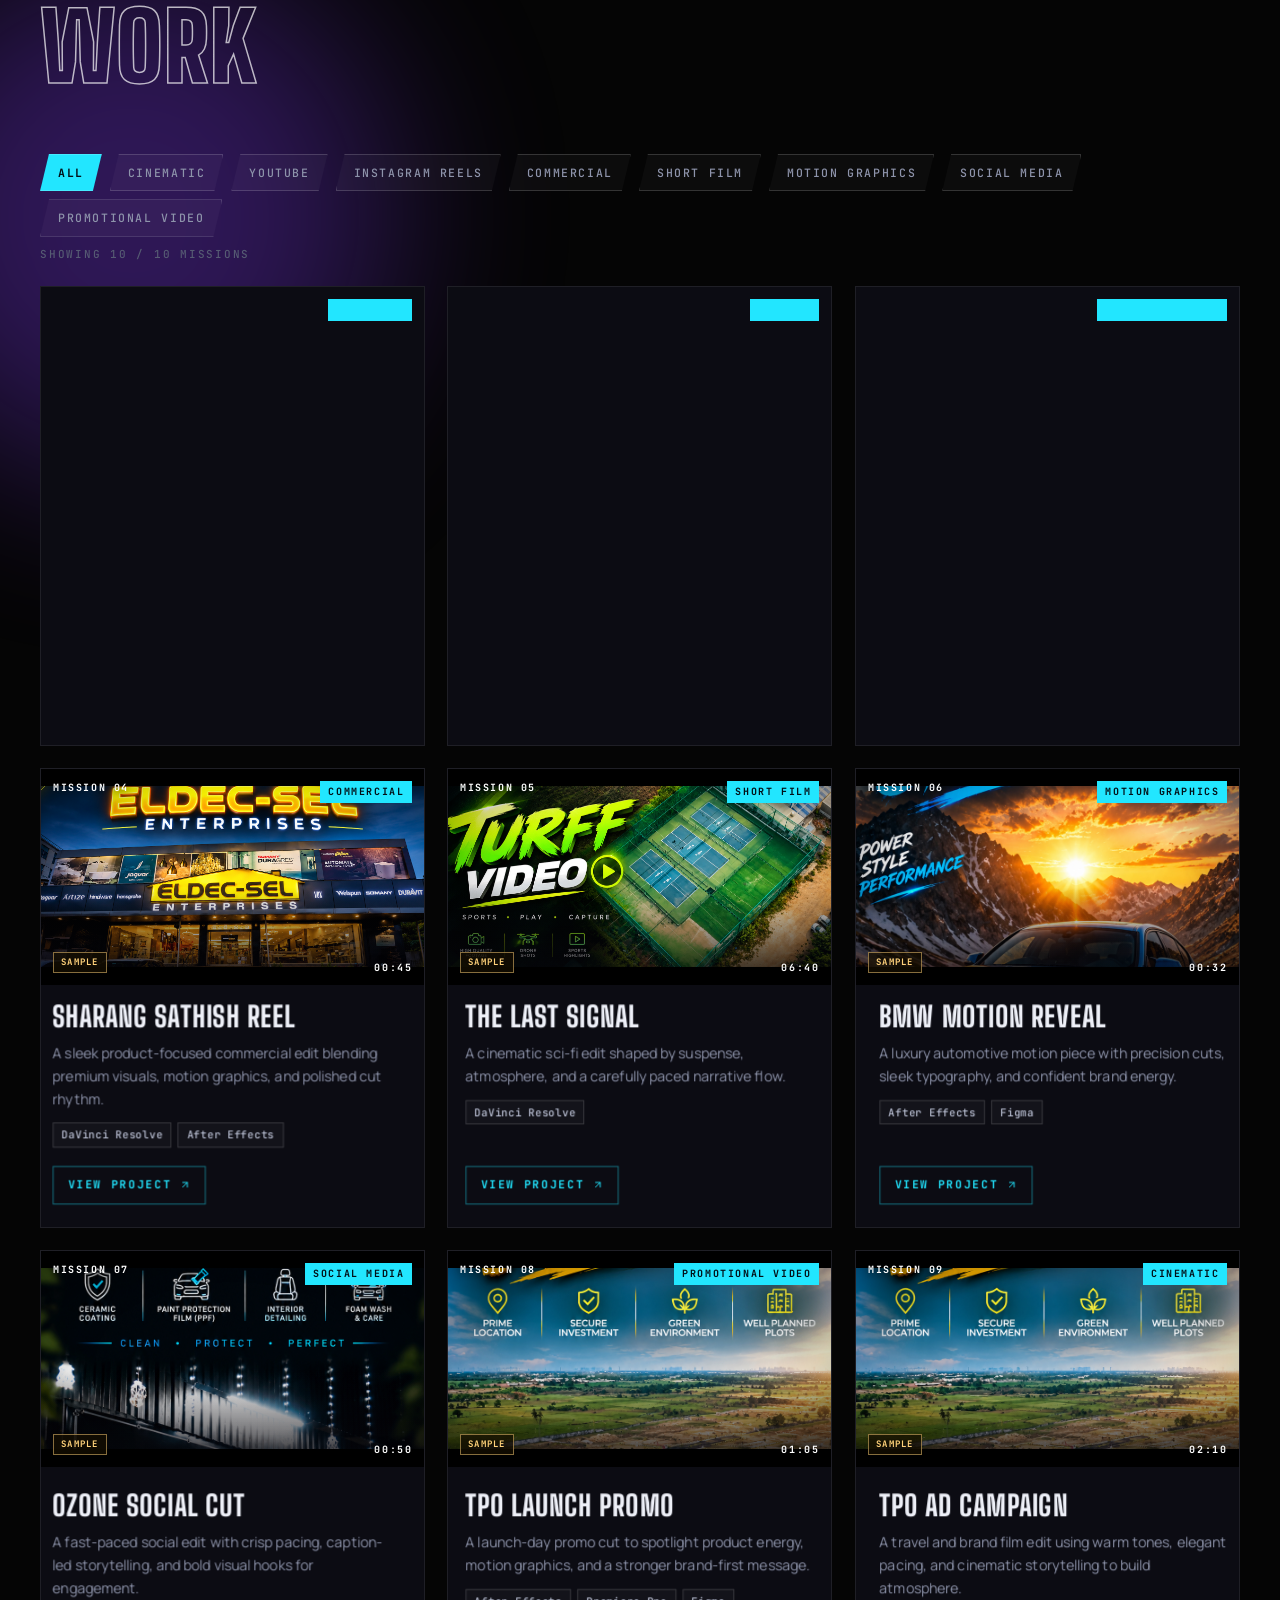
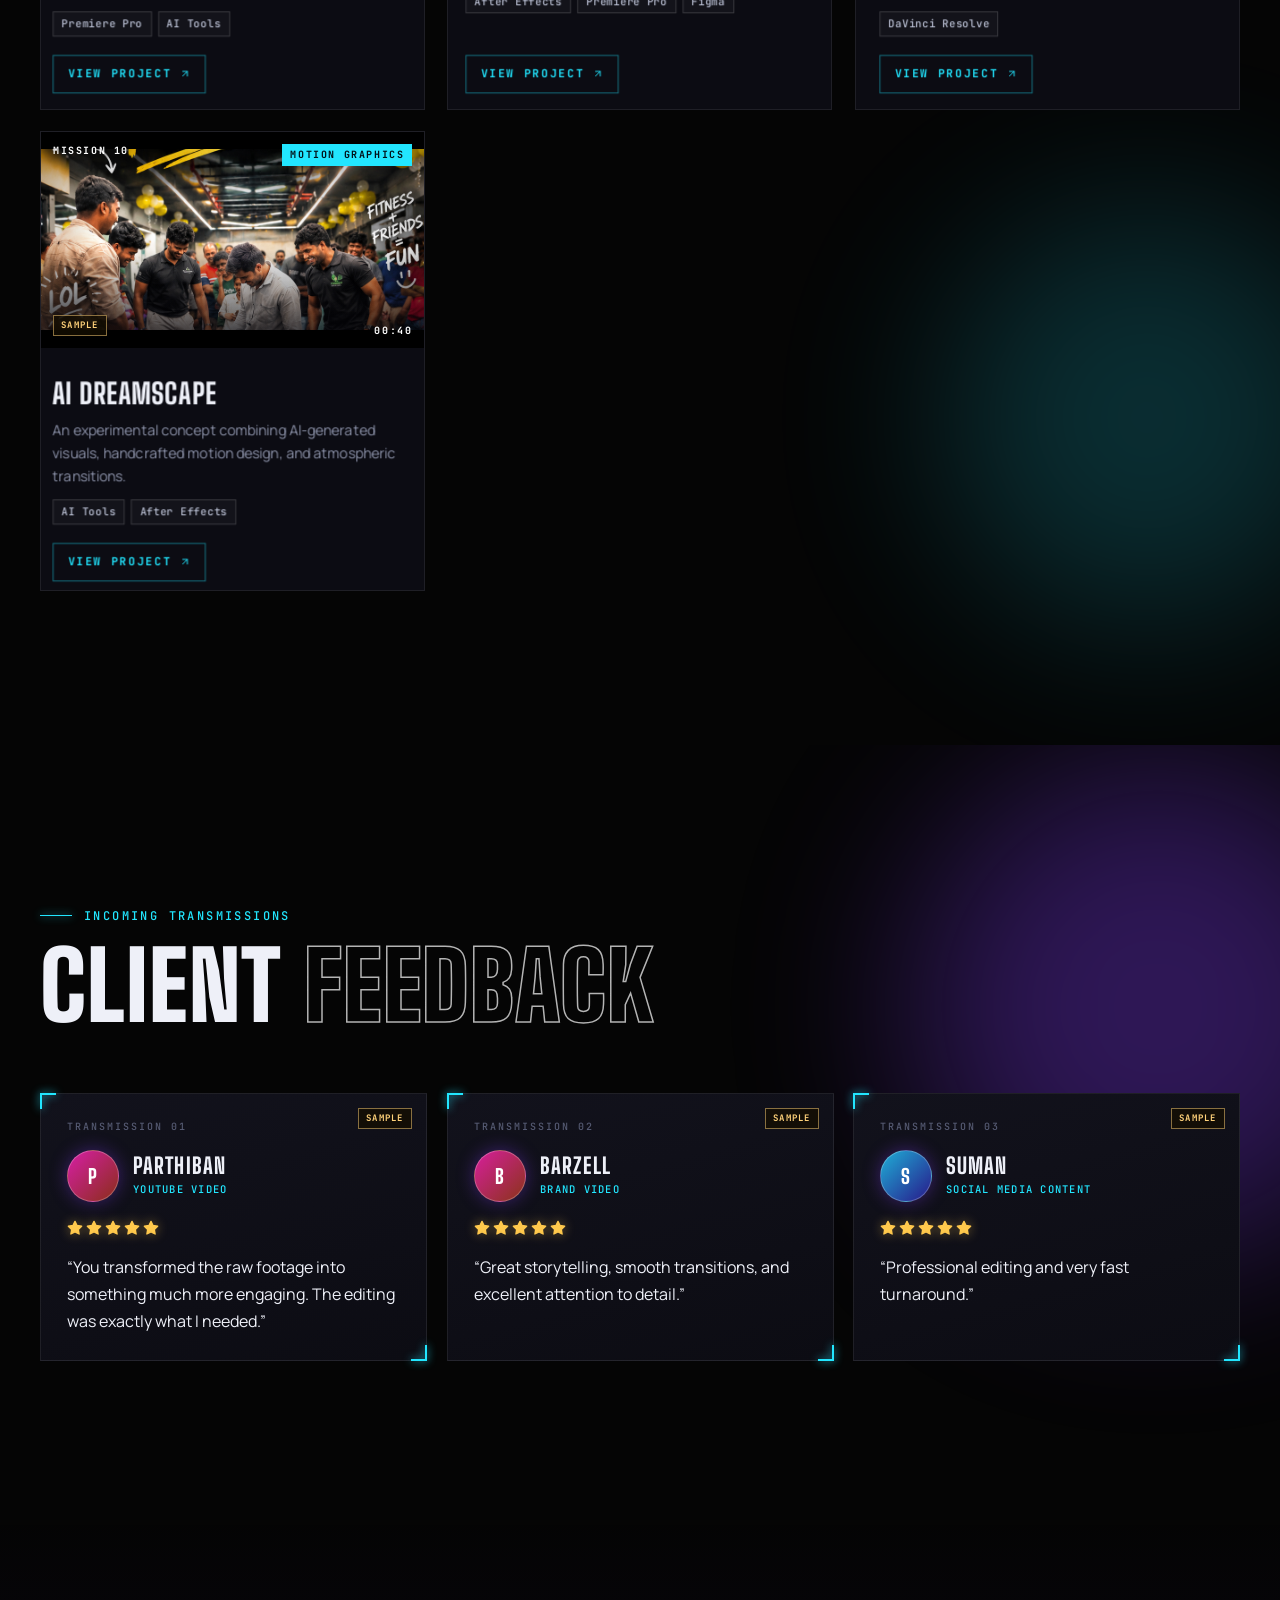
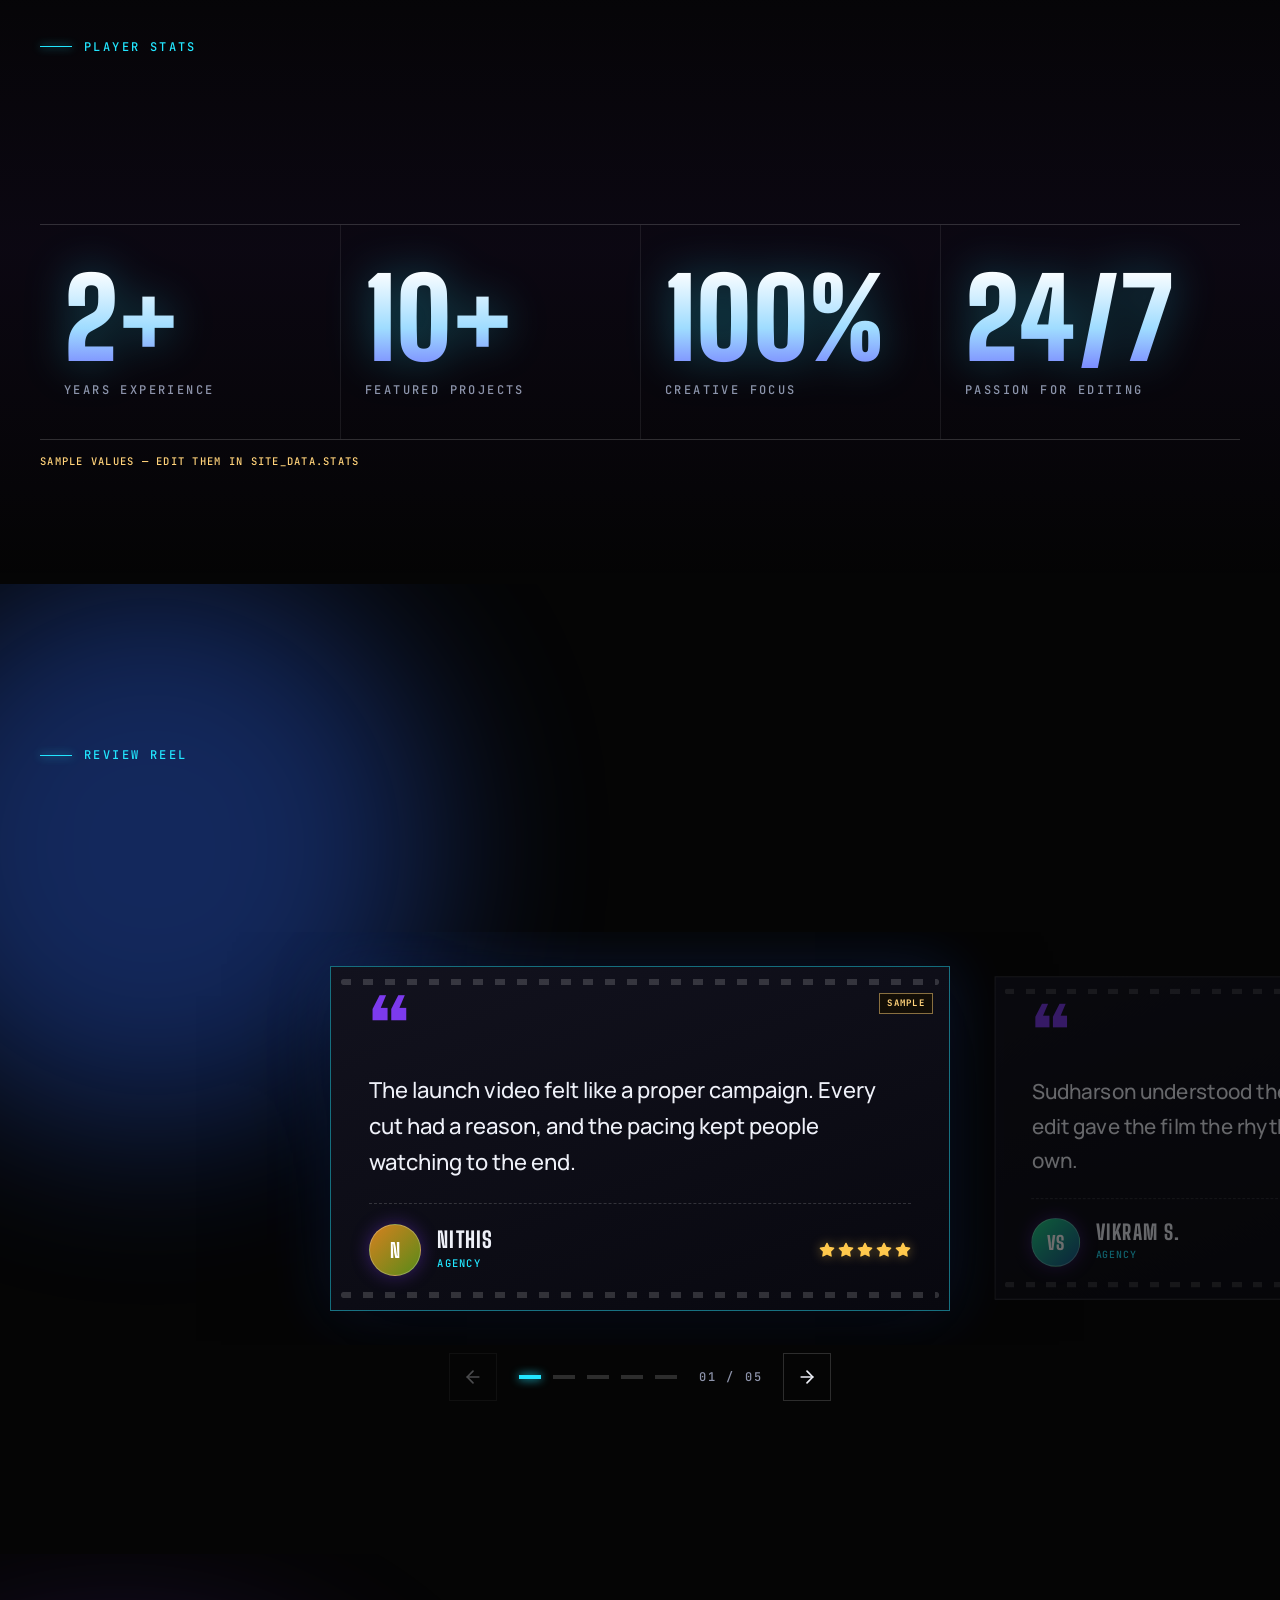
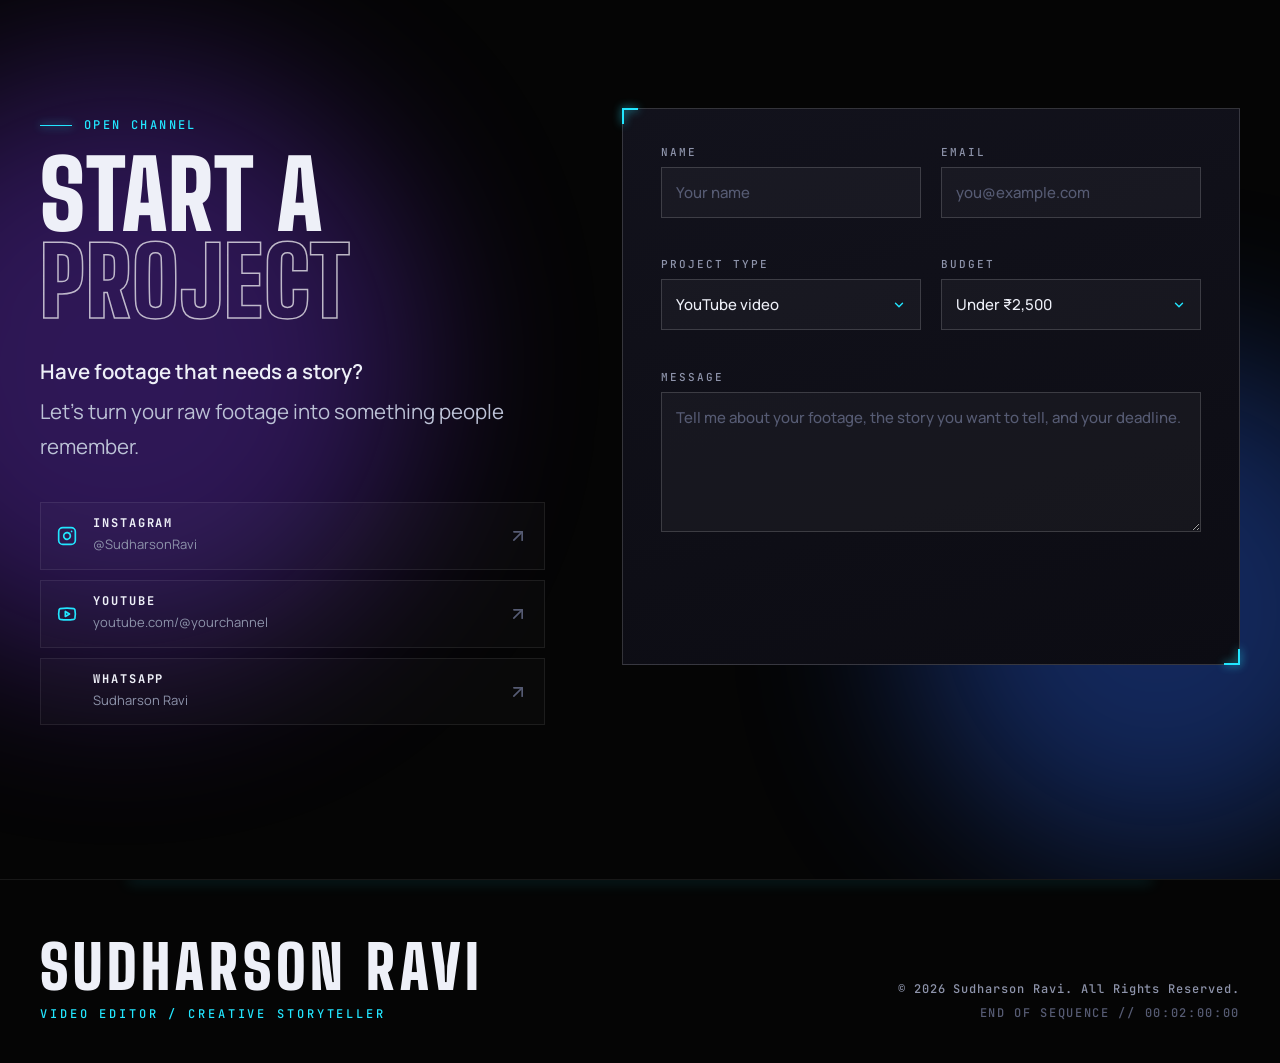
==== commit d4b8feb3: "Prepare portfolio for deployment Co-authored-by: Copilot <223556219+Copilot@users.noreply.github.com" ====
--- a/index.html
+++ b/index.html
@@ -1,1389 +1,1330 @@
 <!DOCTYPE html>
 <html lang="en">
 <head>
-<meta charset="UTF-8">
-<meta name="viewport" content="width=device-width, initial-scale=1.0">
-<title>Sudharson Ravi | Portfolio</title>
-<link href="https://fonts.googleapis.com/css2?family=Cormorant+Garamond:wght@300;400;500;600&family=Tenor+Sans&display=swap" rel="stylesheet">
-<style>
-:root{
---bg:#000000;
---bg-soft:#0b0b0b;
---bg-card:#111111;
---text:#f5f0e8;
---muted:#8b837c;
---gold:#b8975a;
---gold-light:#ffcc66;
---line:rgba(184,151,90,0.22);
-}
-
-*{
-margin:0;
-padding:0;
-box-sizing:border-box;
-}
-
-html{
-scroll-behavior:smooth;
-}
-
-body{
-background:var(--bg);
-color:var(--text);
-font-family:'Tenor Sans',sans-serif;
-overflow-x:hidden;
-}
-
-body::before{
-content:"";
-position:fixed;
-inset:0;
-pointer-events:none;
-opacity:.25;
-background-image:url("data:image/svg+xml,%3Csvg viewBox='0 0 256 256' xmlns='http://www.w3.org/2000/svg'%3E%3Cfilter id='n'%3E%3CfeTurbulence type='fractalNoise' baseFrequency='0.9' numOctaves='4' stitchTiles='stitch'/%3E%3C/filter%3E%3Crect width='100%25' height='100%25' filter='url(%23n)' opacity='0.08'/%3E%3C/svg%3E");
-z-index:1;
-}
-
-a{
-text-decoration:none;
-color:inherit;
-}
-
-img,video{
-max-width:100%;
-display:block;
-}
-
-button,input,textarea{
-font:inherit;
-}
-
-.cursor,.cursor-ring{
-position:fixed;
-top:0;
-left:0;
-pointer-events:none;
-z-index:9999;
-transform:translate(-50%,-50%);
-}
-
-.cursor{
-width:8px;
-height:8px;
-background:var(--gold);
-border-radius:50%;
-}
-
-.cursor-ring{
-width:34px;
-height:34px;
-border:1px solid rgba(184,151,90,.45);
-border-radius:50%;
-transition:width .25s ease,height .25s ease,border-color .25s ease;
-z-index:9998;
-}
-
-.cursor-ring.hovered{
-width:54px;
-height:54px;
-border-color:var(--gold);
-}
-
-@media (hover:none),(pointer:coarse){
-.cursor,.cursor-ring{
-display:none;
-}
-}
-
-header{
-position:fixed;
-top:0;
-left:0;
-width:100%;
-z-index:100;
-backdrop-filter:blur(10px);
-background:rgba(0,0,0,.45);
-}
-
-nav{
-max-width:1280px;
-margin:auto;
-padding:24px 32px;
-display:flex;
-align-items:center;
-justify-content:space-between;
-border-bottom:1px solid var(--line);
-}
-
-.logo{
-font-family:'Cormorant Garamond',serif;
-font-size:28px;
-font-weight:400;
-letter-spacing:.08em;
-}
-
-.logo span{
-color:var(--gold);
-}
-
-.nav-links{
-display:flex;
-gap:28px;
-list-style:none;
-}
-
-.nav-links a{
-font-size:12px;
-letter-spacing:.22em;
-text-transform:uppercase;
-color:var(--muted);
-transition:.3s;
-}
-
-.nav-links a:hover{
-color:var(--gold);
-}
-
-.hero{
-min-height:100vh;
-display:grid;
-grid-template-columns:1.1fr .9fr;
-align-items:center;
-gap:40px;
-padding:140px 32px 80px;
-max-width:1280px;
-margin:auto;
-position:relative;
-z-index:2;
-}
-
-.hero-photo{
-width:100%;
-height:100%;
-object-fit:cover;
-display:block;
-}
-
-.hero-left{
-position:relative;
-z-index:2;
-}
-
-.eyebrow{
-font-size:11px;
-letter-spacing:.35em;
-text-transform:uppercase;
-color:var(--gold);
-margin-bottom:26px;
-}
-
-.hero h1{
-font-family:'Cormorant Garamond',serif;
-font-size:clamp(56px,9vw,108px);
-line-height:.92;
-font-weight:300;
-letter-spacing:-.03em;
-margin-bottom:22px;
-}
-
-.hero h1 em{
-font-style:italic;
-color:var(--gold-light);
-}
-
-.tagline{
-max-width:500px;
-font-size:14px;
-line-height:1.9;
-letter-spacing:.05em;
-color:var(--muted);
-margin-bottom:42px;
-}
-
-.hero-actions{
-display:flex;
-align-items:center;
-gap:18px;
-flex-wrap:wrap;
-}
-
-.btn{
-display:inline-flex;
-align-items:center;
-justify-content:center;
-padding:16px 28px;
-border:1px solid var(--gold);
-color:var(--gold);
-font-size:11px;
-text-transform:uppercase;
-letter-spacing:.24em;
-transition:.3s;
-background:transparent;
-cursor:pointer;
-}
-
-.btn:hover{
-background:var(--gold);
-color:#000;
-}
-
-.btn-secondary{
-border-color:rgba(184,151,90,.35);
-color:var(--text);
-}
-
-.btn-secondary:hover{
-background:var(--bg-card);
-color:var(--gold);
-border-color:var(--gold);
-}
-
-.hero-right{
-display:flex;
-justify-content:center;
-align-items:center;
-position:relative;
-}
-
-.hero-frame{
-width:min(440px,90%);
-aspect-ratio:3/4;
-border:1px solid rgba(184,151,90,.4);
-padding:14px;
-position:relative;
-}
-
-.hero-frame::before{
-content:"";
-position:absolute;
-inset:-1px;
-background:linear-gradient(135deg,rgba(184,151,90,.45),transparent 40%,rgba(184,151,90,.4));
-z-index:0;
-}
-
-.hero-inner{
-position:relative;
-z-index:1;
-width:100%;
-height:100%;
-background:
-radial-gradient(circle at 35% 20%,rgba(184,151,90,.18),transparent 38%),
-linear-gradient(160deg,#161616 0%,#060606 75%);
-display:flex;
-align-items:center;
-justify-content:center;
-overflow:hidden;
-}
-
-.float-note{
-position:absolute;
-font-size:10px;
-letter-spacing:.28em;
-text-transform:uppercase;
-color:var(--muted);
-}
-
-.note-1{
-left:0;
-bottom:50px;
-}
-
-.note-2{
-right:0;
-top:40px;
-writing-mode:vertical-rl;
-}
-
-.section{
-max-width:1280px;
-margin:auto;
-padding:110px 32px;
-position:relative;
-z-index:2;
-}
-
-.section-header{
-display:flex;
-align-items:center;
-gap:18px;
-margin-bottom:56px;
-}
-
-.section-no{
-font-size:10px;
-letter-spacing:.35em;
-color:var(--gold);
-}
-
-.section-line{
-width:56px;
-height:1px;
-background:var(--gold);
-opacity:.55;
-}
-
-.section-title{
-font-family:'Cormorant Garamond',serif;
-font-size:clamp(34px,5vw,58px);
-font-weight:300;
-}
-
-.section-title em{
-color:var(--gold-light);
-font-style:italic;
-}
-
-.stats{
-padding-top:20px;
-}
-
-.stats-grid{
-display:grid;
-grid-template-columns:repeat(4,1fr);
-border-top:1px solid var(--line);
-border-bottom:1px solid var(--line);
-}
-
-.stat{
-padding:42px 18px;
-text-align:center;
-border-right:1px solid var(--line);
-}
-
-.stat:last-child{
-border-right:none;
-}
-
-.stat h3{
-font-family:'Cormorant Garamond',serif;
-font-size:50px;
-font-weight:300;
-color:var(--gold);
-margin-bottom:10px;
-}
-
-.stat p{
-font-size:10px;
-letter-spacing:.28em;
-text-transform:uppercase;
-color:var(--muted);
-}
-
-.services-grid{
-display:grid;
-grid-template-columns:repeat(3,1fr);
-gap:1px;
-background:var(--line);
-border:1px solid var(--line);
-}
-
-.service-card{
-background:var(--bg);
-padding:40px 34px;
-min-height:290px;
-position:relative;
-transition:.35s;
-overflow:hidden;
-}
-
-.service-card:hover{
-background:var(--bg-soft);
-transform:translateY(-4px);
-}
-
-.service-index{
-position:absolute;
-top:18px;
-right:24px;
-font-family:'Cormorant Garamond',serif;
-font-size:60px;
-color:rgba(184,151,90,.12);
-}
-
-.service-card h3{
-font-family:'Cormorant Garamond',serif;
-font-size:28px;
-font-weight:300;
-margin:48px 0 14px;
-}
-
-.service-card p{
-font-size:13px;
-line-height:1.9;
-color:var(--muted);
-}
-
-.tags{
-display:flex;
-gap:10px;
-flex-wrap:wrap;
-margin-top:24px;
-}
-
-.tag{
-padding:6px 12px;
-border:1px solid rgba(184,151,90,.32);
-font-size:9px;
-letter-spacing:.2em;
-text-transform:uppercase;
-color:var(--gold);
-}
-
-.projects-wrap{
-border:1px solid var(--line);
-background:linear-gradient(180deg,#090909 0%,#050505 100%);
-}
-
-.project-tabs{
-display:flex;
-flex-wrap:wrap;
-gap:12px;
-padding:24px;
-border-bottom:1px solid var(--line);
-}
-
-.tab-btn{
-background:transparent;
-border:1px solid rgba(184,151,90,.28);
-color:var(--muted);
-padding:14px 18px;
-font-size:11px;
-letter-spacing:.18em;
-text-transform:uppercase;
-cursor:pointer;
-transition:.3s;
-}
-
-.tab-btn.active,.tab-btn:hover{
-background:var(--gold);
-border-color:var(--gold);
-color:#000;
-}
-
-.projects-grid{
-padding:24px;
-display:grid;
-grid-template-columns:repeat(3,1fr);
-gap:22px;
-}
-
-.project-card{
-background:var(--bg-card);
-border:1px solid rgba(184,151,90,.14);
-overflow:hidden;
-transition:.35s;
-cursor:pointer;
-}
-
-.project-card:hover{
-transform:translateY(-5px);
-border-color:rgba(184,151,90,.38);
-}
-
-.project-link{
-display:block;
-color:inherit;
-text-decoration:none;
-height:100%;
-}
-
-.project-thumb{
-height:240px;
-position:relative;
-display:flex;
-align-items:center;
-justify-content:center;
-overflow:hidden;
-background:
-radial-gradient(circle at 30% 25%,rgba(184,151,90,.18),transparent 30%),
-linear-gradient(160deg,#171717 0%,#060606 100%);
-}
-
-.project-thumb::after{
-content:"";
-position:absolute;
-inset:0;
-background:linear-gradient(to top,rgba(0,0,0,.55),transparent 45%);
-pointer-events:none;
-}
-
-.project-image,.project-video{
-width:100%;
-height:100%;
-object-fit:cover;
-display:block;
-transition:transform .35s ease;
-}
-
-.project-card:hover .project-image,
-.project-card:hover .project-video{
-transform:scale(1.05);
-}
-
-.project-badge{
-position:absolute;
-top:16px;
-left:16px;
-z-index:2;
-padding:6px 10px;
-font-size:9px;
-letter-spacing:.18em;
-text-transform:uppercase;
-border:1px solid rgba(184,151,90,.38);
-color:var(--gold);
-background:rgba(0,0,0,.35);
-}
-
-.project-initial{
-position:relative;
-z-index:1;
-font-family:'Cormorant Garamond',serif;
-font-size:70px;
-color:rgba(184,151,90,.18);
-}
-
-.project-content{
-padding:22px;
-}
-
-.project-content h3{
-font-family:'Cormorant Garamond',serif;
-font-size:28px;
-font-weight:300;
-margin-bottom:10px;
-}
-
-.project-content p{
-font-size:13px;
-line-height:1.85;
-color:var(--muted);
-margin-bottom:14px;
-}
-
-.project-meta{
-font-size:10px;
-letter-spacing:.22em;
-text-transform:uppercase;
-color:var(--gold);
-}
-
-.process-grid{
-display:grid;
-grid-template-columns:repeat(4,1fr);
-border:1px solid var(--line);
-}
-
-.process-card{
-padding:38px 28px;
-border-right:1px solid var(--line);
-}
-
-.process-card:last-child{
-border-right:none;
-}
-
-.process-step{
-font-family:'Cormorant Garamond',serif;
-font-size:15px;
-letter-spacing:.18em;
-color:var(--gold);
-display:block;
-margin-bottom:16px;
-}
-
-.process-card h3{
-font-family:'Cormorant Garamond',serif;
-font-size:25px;
-font-weight:300;
-margin-bottom:12px;
-}
-
-.process-card p{
-font-size:13px;
-line-height:1.9;
-color:var(--muted);
-}
-
-.contact-grid{
-display:grid;
-grid-template-columns:1fr 1fr;
-gap:70px;
-align-items:start;
-}
-
-.contact-copy p{
-font-size:14px;
-line-height:1.9;
-color:var(--muted);
-max-width:480px;
-margin:20px 0 30px;
-}
-
-.contact-points{
-display:flex;
-flex-direction:column;
-gap:18px;
-}
-
-.contact-points span{
-font-size:12px;
-letter-spacing:.14em;
-color:var(--muted);
-}
-
-.contact-points strong{
-color:var(--text);
-font-weight:400;
-}
-
-.form{
-display:grid;
-gap:16px;
-}
-
-.field{
-border-bottom:1px solid var(--line);
-padding-bottom:10px;
-}
-
-.field label{
-display:block;
-font-size:10px;
-letter-spacing:.28em;
-text-transform:uppercase;
-color:var(--gold);
-margin-bottom:12px;
-}
-
-.field input,.field textarea{
-width:100%;
-background:transparent;
-border:none;
-outline:none;
-color:var(--text);
-padding:8px 0;
-}
-
-.field textarea{
-resize:vertical;
-min-height:110px;
-}
-
-footer{
-max-width:1280px;
-margin:auto;
-padding:36px 32px 60px;
-border-top:1px solid var(--line);
-display:flex;
-justify-content:space-between;
-align-items:center;
-gap:20px;
-position:relative;
-z-index:2;
-}
-
-.footer-left{
-font-family:'Cormorant Garamond',serif;
-font-size:24px;
-}
-
-.footer-left span{
-color:var(--gold);
-}
-
-.footer-center{
-font-size:10px;
-letter-spacing:.2em;
-text-transform:uppercase;
-color:var(--muted);
-}
-
-.footer-right{
-display:flex;
-gap:18px;
-}
-
-.footer-right a{
-font-size:10px;
-letter-spacing:.18em;
-text-transform:uppercase;
-color:var(--muted);
-transition:.3s;
-}
-
-.footer-right a:hover{
-color:var(--gold);
-}
-
-.reveal{
-opacity:0;
-transform:translateY(28px);
-transition:opacity .8s ease,transform .8s ease;
-}
-
-.reveal.visible{
-opacity:1;
-transform:translateY(0);
-}
-
-.lightbox{
-position:fixed;
-inset:0;
-background:rgba(0,0,0,.92);
-display:flex;
-align-items:center;
-justify-content:center;
-padding:30px;
-z-index:10000;
-opacity:0;
-visibility:hidden;
-transition:.3s;
-}
-
-.lightbox.active{
-opacity:1;
-visibility:visible;
-}
-
-.lightbox-content{
-position:relative;
-max-width:95vw;
-max-height:95vh;
-display:flex;
-align-items:center;
-justify-content:center;
-}
-
-.lightbox img,
-.lightbox video{
-max-width:100%;
-max-height:90vh;
-object-fit:contain;
-border:1px solid rgba(184,151,90,.35);
-box-shadow:0 0 35px rgba(0,0,0,.5);
-}
-
-.lightbox video{
-background:#000;
-}
-
-.lightbox-close{
-position:absolute;
-top:-50px;
-right:0;
-background:transparent;
-border:1px solid var(--gold);
-color:var(--gold);
-width:40px;
-height:40px;
-font-size:22px;
-cursor:pointer;
-transition:.3s;
-z-index:2;
-}
-
-.lightbox-close:hover{
-background:var(--gold);
-color:#000;
-}
-
-.graphics-click{
-cursor:pointer;
-}
-
-@media (max-width:1100px){
-.hero{
-grid-template-columns:1fr;
-padding-top:120px;
-}
-.hero-right{
-order:-1;
-}
-.stats-grid{
-grid-template-columns:repeat(2,1fr);
-}
-.services-grid{
-grid-template-columns:1fr;
-}
-.projects-grid{
-grid-template-columns:repeat(2,1fr);
-}
-.process-grid{
-grid-template-columns:repeat(2,1fr);
-}
-.process-card:nth-child(2){
-border-right:none;
-}
-.contact-grid{
-grid-template-columns:1fr;
-}
-}
-
-@media (max-width:760px){
-nav{
-padding:18px 20px;
-flex-direction:column;
-gap:16px;
-}
-.nav-links{
-gap:16px;
-flex-wrap:wrap;
-justify-content:center;
-}
-.hero,.section,footer{
-padding-left:20px;
-padding-right:20px;
-}
-.hero{
-padding-bottom:50px;
-}
-.note-1,.note-2{
-display:none;
-}
-.stats-grid{
-grid-template-columns:1fr;
-}
-.stat{
-border-right:none;
-border-bottom:1px solid var(--line);
-}
-.stat:last-child{
-border-bottom:none;
-}
-.projects-grid{
-grid-template-columns:1fr;
-}
-.process-grid{
-grid-template-columns:1fr;
-}
-.process-card{
-border-right:none;
-border-bottom:1px solid var(--line);
-}
-.process-card:last-child{
-border-bottom:none;
-}
-footer{
-flex-direction:column;
-text-align:center;
-}
-.lightbox{
-padding:20px;
-}
-.lightbox-close{
-top:-45px;
-}
-}
-
-@media (prefers-reduced-motion:reduce){
-*{
-animation:none!important;
-transition:none!important;
-scroll-behavior:auto!important;
-}
-.reveal{
-opacity:1;
-transform:none;
-}
-}
-</style>
+<meta charset="utf-8">
+<meta name="viewport" content="width=device-width, initial-scale=1, viewport-fit=cover">
+<title>Sudharson Ravi — Video Editor | Cinematic Editing, Motion Graphics &amp; AI Workflows</title>
+<meta name="description" content="Sudharson Ravi is a video editor with 2+ years of experience in cinematic editing, motion graphics, visual effects and AI-assisted post-production. Browse the work and start a project.">
+<meta name="theme-color" content="#050505">
+<meta name="color-scheme" content="dark">
+<meta name="author" content="Sudharson Ravi">
+<meta property="og:type" content="website">
+<meta property="og:title" content="Sudharson Ravi — Video Editor">
+<meta property="og:description" content="I edit stories. I create experiences. Cinematic editing, motion graphics and AI-powered post-production.">
+<meta name="twitter:card" content="summary_large_image">
+<meta name="twitter:title" content="Sudharson Ravi — Video Editor">
+<meta name="twitter:description" content="I edit stories. I create experiences.">
+<link rel="preconnect" href="https://fonts.googleapis.com">
+<link rel="preconnect" href="https://fonts.gstatic.com" crossorigin>
+<link href="https://fonts.googleapis.com/css2?family=Big+Shoulders+Display:wght@700;800;900&family=JetBrains+Mono:wght@400;500;700&family=Manrope:wght@400;500;600;700&display=swap" rel="stylesheet">
+<link rel="stylesheet" href="css/style.css">
+
+<noscript></noscript>
+
+
 </head>
-<body>
-
-<div class="cursor" id="cursor"></div>
-<div class="cursor-ring" id="cursorRing"></div>
-
-<header>
-<nav>
-<a href="#home" class="logo">Sudharson<span> </span>Ravi</a>
-<ul class="nav-links">
-<li><a href="#services">Services</a></li>
-<li><a href="#projects">Projects</a></li>
-<li><a href="#process">Process</a></li>
-<li><a href="#contact">Contact</a></li>
-</ul>
-</nav>
+<body class="booting">
+<a class="skip-link" href="#main">Skip to content</a>
+
+<!-- shared gradient for circular meters -->
+<svg width="0" height="0" style="position:absolute" aria-hidden="true" focusable="false">
+  <defs><linearGradient id="ringGrad" x1="0" y1="0" x2="1" y2="1"><stop offset="0" stop-color="#7c3aed"/><stop offset=".55" stop-color="#2f6bff"/><stop offset="1" stop-color="#22e6ff"/></linearGradient></defs>
+</svg>
+
+<!-- ===== BOOT INTRO ===== -->
+<div class="boot" id="boot" role="status" aria-label="Loading portfolio">
+  <div class="lb t"></div><div class="lb b"></div>
+  <div class="boot-inner">
+    <div class="boot-logo"><i>SR</i><span>SUDHARSON RAVI</span></div>
+    <div class="boot-lines mono" id="bootLines"></div>
+    <div class="boot-bar"><i id="bootFill"></i></div>
+    <div class="boot-meta"><span><span id="bootPct">000</span>%</span><button type="button" id="bootSkip">Skip intro</button></div>
+  </div>
+</div>
+
+<!-- ===== CURSOR ===== -->
+<div class="cursor" id="cursor" aria-hidden="true"><i class="c-ring"><span class="c-label" id="cLabel"></span></i><i class="c-dot"></i></div>
+
+<!-- ===== NAV ===== -->
+<header class="nav" id="nav">
+  <div class="wrap nav-inner">
+    <a href="#top" class="brand" aria-label="Sudharson Ravi, back to top"><span class="brand-mark">SR</span><span class="brand-name">SUDHARSON RAVI</span></a>
+    <nav aria-label="Primary" class="nav-links" id="navLinks">
+      <a href="#about">About</a>
+      <a href="#arsenal">Arsenal</a>
+      <a href="#showreel">Showreel</a>
+      <a href="#work">Work</a>
+      <a href="#feedback">Feedback</a>
+      <a href="#contact">Contact</a>
+    </nav>
+    <div class="nav-rec" aria-hidden="true"><i class="rec-dot"></i><span>REC</span><span id="navTc">00:00:00:00</span></div>
+    <button type="button" class="nav-toggle" id="navToggle" aria-expanded="false" aria-controls="navLinks" aria-label="Open menu"></button>
+  </div>
+  <div class="nav-progress" aria-hidden="true"><i id="navProgress"></i></div>
 </header>
 
-<section class="hero" id="home">
-<div class="hero-left reveal">
-<p class="eyebrow">Video Editor · Graphics Designer · UI/UX Designer</p>
-<h1>Sudharson<br><em>Ravi</em><br></h1>
-<p class="tagline">
-I create cinematic edits, strong visual branding, and elegant digital experiences.
-Every frame, layout, and interaction is crafted with clarity, detail, and purpose.
-</p>
-<div class="hero-actions">
-<a href="#projects" class="btn">View Projects</a>
-<a href="#contact" class="btn btn-secondary">Contact Me</a>
+<main id="main">
+
+<!-- ===== HERO ===== -->
+<section id="top" class="hero" aria-labelledby="hero-title" data-section>
+  <div class="hero-bg" aria-hidden="true">
+    <div class="hb-base"></div>
+    <div class="hb-orb o1 px" style="--d:-18"></div>
+    <div class="hb-orb o2 px" style="--d:24"></div>
+    <div class="hb-orb o3 px" style="--d:34"></div>
+    <div class="hb-rays px" style="--d:-8"></div>
+    <div class="floor"><div class="floor-grid"></div></div>
+    <canvas id="particles"></canvas>
+    <div class="hb-vig"></div>
+  </div>
+
+  <div class="wrap hero-grid">
+    <div class="hero-copy">
+      <p class="hero-kicker" data-reveal style="--d:0ms">Player 01 — ready</p>
+      <h1 class="hero-name" id="hero-title"><span class="hn" data-split data-reveal="split" style="--base:150ms" data-bind="profile.name">SUDHARSON RAVI</span><span class="sr-only"> — Video Editor</span></h1>
+      <p class="hero-role" data-reveal style="--d:450ms" data-bind="profile.role">Video Editor</p>
+      <p class="hero-headline" data-split data-reveal="split" style="--base:600ms"><span class="line l1" data-bind="hero.headline.0">I EDIT STORIES.</span><span class="line l2" data-bind="hero.headline.1">I CREATE EXPERIENCES.</span></p>
+      <p class="hero-sub" data-reveal style="--d:950ms" data-bind="hero.sub">Video Editor with 2+ years of experience crafting engaging, cinematic, and visually powerful content.</p>
+      <div class="hero-cta" data-reveal style="--d:1100ms">
+        <span class="btn-wrap" data-magnetic><a class="btn btn-primary" href="#work" data-cursor="ENTER"><span class="br" aria-hidden="true">[</span>Enter my portfolio<span class="br" aria-hidden="true">]</span></a></span>
+        <span class="btn-wrap" data-magnetic><a class="btn btn-ghost" href="#showreel" data-showreel-play data-cursor="PLAY"><span class="br" aria-hidden="true">[</span>Watch showreel<span class="br" aria-hidden="true">]</span></a></span>
+      </div>
+    </div>
+
+    <div class="hero-visual" data-reveal="zoom" style="--d:700ms">
+  <div class="monitor hud" data-tilt="6">
+
+    <div class="mon-bar">
+      <span>Program monitor</span>
+      <b>● Live preview</b>
+      <span>4K · 24 fps</span>
+    </div>
+
+    <button
+      type="button"
+      class="mon-screen"
+      data-showreel-play
+      data-cursor="PLAY"
+      aria-label="Watch the showreel"
+    >
+
+      <!-- VIDEO -->
+      <video
+        class="mon-video"
+        id="showreelVideo"
+        src="https://res.cloudinary.com/atmtkyag/video/upload/v1791378387/video1.mp4"
+        autoplay
+        muted
+        loop
+        playsinline
+        preload="auto">
+      </video>
+
+      <!-- Existing monitor UI -->
+      <i class="mon-guides"></i>
+
+      <span class="mon-live">
+        <i class="rec-dot"></i>REC
+      </span>
+
+      <span class="mon-tc" id="monTc">
+        00:00:00:00
+      </span>
+
+      <span class="bigplay">
+        <i class="ring"></i>
+        <span id="bigPlayIcon"></span>
+      </span>
+
+    </button>
+
+    <div class="mon-foot">
+      <span class="wave" id="wave" aria-hidden="true"></span>
+      <span>SEQ_01 // SHOWREEL</span>
+    </div>
+
+  </div>
+
+  <div class="fl fl-a px" style="--d:26" aria-hidden="true">
+    <div class="fl-in">
+      <b>CLIP_014.MP4</b><br>
+      00:12:04:08
+      <div class="mtr">
+        <i></i><i></i><i></i><i></i>
+        <i></i><i></i><i></i>
+      </div>
+    </div>
+  </div>
+
+  <div class="fl fl-b px far" style="--d:-20" aria-hidden="true">
+    <div class="fl-in" style="--fd:-2s">
+      <b>COLOR</b> ▸ LUT_CINE_03
+      <div class="chipset">
+        <i style="background:#0f4c81"></i>
+        <i style="background:#c4572b"></i>
+        <i style="background:#d9b26a"></i>
+        <i style="background:#3b2a5c"></i>
+      </div>
+    </div>
+  </div>
+
+  <div class="fl fl-c px" style="--d:38" aria-hidden="true">
+    <div class="fl-in" style="--fd:-4s">
+      <b>AI</b> ▸ SCENE DETECT ✓<br>
+      KEYFRAME ◆ 128
+    </div>
+  </div>
+
+  <div class="fl fl-d px far" style="--d:-30" aria-hidden="true">
+    <div class="fl-in" style="--fd:-1s">
+      <b>FX</b> ▸ GLOW · GRAIN<br>
+      RENDER 92%
+    </div>
+  </div>
+
 </div>
+
+  <div class="hero-tl" aria-hidden="true">
+    <div class="wrap">
+      <div class="tl-head"><span>Sequence 01 — Showreel</span><span class="tl-tc" id="tlTc">00:00:00:00</span><span>Drag to scrub</span></div>
+      <div class="tl">
+        <div class="tl-labels"><span></span><span>V2</span><span>V1</span><span>A1</span><span>FX</span></div>
+        <div class="tl-lanes" id="tlLanes" data-cursor="SCRUB">
+          <div class="tl-ruler" id="tlRuler"></div>
+          <div class="tl-lane" data-track="V2"></div>
+          <div class="tl-lane" data-track="V1"></div>
+          <div class="tl-lane" data-track="A1"></div>
+          <div class="tl-lane" data-track="FX"></div>
+          <div class="tl-playhead" id="tlHead"></div>
+        </div>
+      </div>
+    </div>
+  </div>
+</section>
+
+<!-- ===== ABOUT ===== -->
+<section id="about" class="sec" aria-labelledby="about-t" data-section>
+  <div class="sec-bg" aria-hidden="true">
+    <i class="glow p" data-parallax="-.12" style="width:540px;height:540px;left:-12%;top:6%"></i>
+    <i class="glow b" data-parallax=".1" style="width:420px;height:420px;right:-8%;bottom:6%"></i>
+  </div>
+  <div class="wrap">
+    <header class="sec-head">
+      <span class="eyebrow" data-reveal>Player profile</span>
+      <h2 class="display" id="about-t" data-split data-reveal="split">About the <em>Editor</em></h2>
+    </header>
+    <div class="about-grid">
+      <div class="about-copy">
+        <p class="lead" data-reveal data-bind="about.text">I'm Sudharson Ravi, a passionate video editor with 2+ years of experience turning raw footage into engaging visual stories.</p>
+        <div class="ai-note" data-reveal style="--d:120ms">
+          <span id="aiIcon" aria-hidden="true"></span>
+          <div><strong>AI-powered workflow</strong><p data-bind="about.aiNote">I actively use modern AI tools for video editing, workflow automation, ideation, visual generation, and post-production.</p></div>
+        </div>
+        <ul class="chips skill-chips" id="skillChips" aria-label="Main skills" data-reveal style="--d:200ms"></ul>
+      </div>
+      <aside class="pcard hud" id="pcard" data-reveal="right" data-tilt="7" aria-label="Editor profile card"></aside>
+    </div>
+    <div class="abilities" id="abilities" role="list" aria-label="Skill levels"></div>
+  </div>
+</section>
+
+<!-- ===== ARSENAL ===== -->
+<section id="arsenal" class="sec" aria-labelledby="arsenal-t" data-section>
+  <div class="sec-bg" aria-hidden="true">
+    <i class="glow p" data-parallax=".1" style="width:480px;height:480px;right:-10%;top:4%"></i>
+  </div>
+  <div class="wrap">
+    <header class="sec-head">
+      <span class="eyebrow" data-reveal>Loadout</span>
+      <h2 class="display" id="arsenal-t" data-split data-reveal="split">My editing <em>arsenal</em></h2>
+    </header>
+    <ul class="arsenal-grid" id="arsenalGrid"></ul>
+    <div class="loadout hud" id="loadout" aria-live="polite" data-reveal></div>
+  </div>
+</section>
+
+<!-- ===== SHOWREEL ===== -->
+<section id="showreel" class="sec" aria-labelledby="showreel-t" data-section>
+
+  <div class="sec-bg" aria-hidden="true">
+    <i
+      class="glow b"
+      data-parallax="-.1"
+      style="width:620px;height:620px;left:20%;top:20%">
+    </i>
+  </div>
+
+  <div class="wrap">
+
+    <header class="sec-head">
+
+      <span class="eyebrow" data-reveal>
+        Now playing
+      </span>
+
+      <h2
+        class="display"
+        id="showreel-t"
+        data-split
+        data-reveal="split">
+        The <em>showreel</em>
+      </h2>
+
+    </header>
+
+    <div class="showreel-wrap">
+
+      <div
+        class="showreel-glow"
+        aria-hidden="true">
+      </div>
+
+      <div
+        class="showreel-frame"
+        id="showreelFrame"
+        data-tilt="3"
+        data-reveal="zoom">
+
+        <video
+          id="showreelPreview"
+          class="showreel-video"
+          muted
+          playsinline
+          autoplay
+          preload="auto">
+        </video>
+
+      </div>
+
+    </div>
+
+  </div>
+
+</section>
+
+<!-- ===== MISSIONS / PORTFOLIO ===== -->
+<section id="work" class="sec" aria-labelledby="work-t" data-section>
+  <div class="sec-bg" aria-hidden="true">
+    <i class="glow p" data-parallax=".1" style="width:520px;height:520px;left:-10%;top:16%"></i>
+    <i class="glow c" data-parallax="-.08" style="width:420px;height:420px;right:-6%;bottom:10%"></i>
+  </div>
+  <div class="wrap">
+    <header class="sec-head">
+      <span class="eyebrow" data-reveal>Select a mission</span>
+      <h2 class="display" id="work-t" data-split data-reveal="split">Mission select — <em>my work</em></h2>
+    </header>
+    <div class="filters" id="filters" role="group" aria-label="Filter projects by category" data-reveal></div>
+    <p class="m-count" id="mCount" aria-live="polite"></p>
+    <div class="mission-grid" id="missionGrid"></div>
+  </div>
+</section>
+
+<!-- ===== CLIENT FEEDBACK ===== -->
+<section id="feedback" class="sec" aria-labelledby="fb-t" data-section>
+  <div class="sec-bg" aria-hidden="true">
+    <i class="glow p" data-parallax="-.1" style="width:500px;height:500px;right:-10%;top:0"></i>
+  </div>
+  <div class="wrap">
+    <header class="sec-head">
+      <span class="eyebrow" data-reveal>Incoming transmissions</span>
+      <h2 class="display" id="fb-t" data-split data-reveal="split">Client <em>feedback</em></h2>
+    </header>
+    <div class="fb-grid" id="fbGrid"></div>
+  </div>
+</section>
+
+<!-- ===== STATS ===== -->
+<section id="stats" class="sec stats" aria-labelledby="stats-t" data-section style="padding-block:clamp(64px,9vw,120px)">
+  <div class="wrap">
+    <header class="sec-head">
+      <span class="eyebrow" data-reveal>Player stats</span>
+      <h2 class="display" id="stats-t" data-split data-reveal="split">Editor <em>stats</em></h2>
+    </header>
+    <div class="stats-grid" id="statsGrid" role="list"></div>
+    <p class="stats-note" id="statsNote" hidden></p>
+  </div>
+</section>
+
+<!-- ===== TESTIMONIAL SLIDER ===== -->
+<section id="reviews" class="sec" aria-labelledby="rev-t" data-section>
+  <div class="sec-bg" aria-hidden="true">
+    <i class="glow b" data-parallax=".1" style="width:560px;height:560px;left:-10%;top:10%"></i>
+  </div>
+  <div class="wrap">
+    <header class="sec-head">
+      <span class="eyebrow" data-reveal>Review reel</span>
+      <h2 class="display" id="rev-t" data-split data-reveal="split">Kind <em>words</em></h2>
+    </header>
+  </div>
+  <div class="slider" id="slider" role="region" aria-roledescription="carousel" aria-label="Client testimonials">
+    <div class="sl-track" id="slTrack" tabindex="0" aria-live="off"></div>
+    <div class="sl-ctl">
+      <button type="button" class="sl-arrow" id="slPrev" aria-label="Previous testimonial"></button>
+      <div class="sl-dots" id="slDots"></div>
+      <span class="sl-count" id="slCount" aria-hidden="true">01 / 01</span>
+      <button type="button" class="sl-arrow" id="slNext" aria-label="Next testimonial"></button>
+    </div>
+  </div>
+</section>
+
+<!-- ===== CONTACT ===== -->
+<section id="contact" class="sec" aria-labelledby="contact-t" data-section>
+  <div class="sec-bg" aria-hidden="true">
+    <i class="glow p" data-parallax="-.1" style="width:600px;height:600px;left:-14%;top:10%"></i>
+    <i class="glow b" data-parallax=".1" style="width:500px;height:500px;right:-10%;bottom:0"></i>
+  </div>
+  <div class="wrap">
+    <div class="contact-grid">
+      <div class="contact-copy">
+        <span class="eyebrow" data-reveal>Open channel</span>
+        <h2 class="display" id="contact-t" data-split data-reveal="split" style="font-size:clamp(44px,7.4vw,96px);margin-top:18px">Start a <em>project</em></h2>
+        <p class="lead" data-reveal style="margin-top:28px"><strong data-bind="contact.lead1">Have footage that needs a story?</strong><span data-bind="contact.lead2">Let's turn your raw footage into something people remember.</span></p>
+        <div class="socials" id="socials" data-reveal></div>
+      </div>
+      <form class="form hud" id="form" novalidate data-reveal="right" aria-label="Start a project">
+        <div class="field"><label for="f-name">Name</label><input id="f-name" name="name" type="text" autocomplete="name" placeholder="Your name" required aria-describedby="e-name"><span class="err" id="e-name"></span></div>
+        <div class="field"><label for="f-email">Email</label><input id="f-email" name="email" type="email" autocomplete="email" placeholder="you@example.com" required aria-describedby="e-email"><span class="err" id="e-email"></span></div>
+        <div class="field"><label for="f-type">Project type</label><select id="f-type" name="type"></select><span class="err"></span></div>
+        <div class="field"><label for="f-budget">Budget</label><select id="f-budget" name="budget"></select><span class="err"></span></div>
+        <div class="field full"><label for="f-msg">Message</label><textarea id="f-msg" name="message" placeholder="Tell me about your footage, the story you want to tell, and your deadline." required aria-describedby="e-msg"></textarea><span class="err" id="e-msg"></span></div>
+        <div class="form-actions">
+          <span class="btn-wrap" data-magnetic><button class="btn btn-primary" type="submit" id="submitBtn"><span class="br" aria-hidden="true">[</span><span id="submitLabel">Initialize project</span><span class="br" aria-hidden="true">]</span></button></span>
+          <p class="form-status" id="formStatus" role="status" aria-live="polite"></p>
+        </div>
+      </form>
+    </div>
+  </div>
+</section>
+
+</main>
+
+<!-- ===== FOOTER ===== -->
+<footer class="footer">
+  <div class="wrap footer-in">
+    <div>
+      <h2 data-bind="profile.name">SUDHARSON RAVI</h2>
+      <p class="role" data-bind="footer.tagline">Video Editor / Creative Storyteller</p>
+    </div>
+    <p class="copy"><span data-bind="footer.copyright">© 2026 Sudharson Ravi. All Rights Reserved.</span><span class="end" aria-hidden="true">END OF SEQUENCE // 00:02:00:00</span></p>
+  </div>
+</footer>
+
+<!-- ===== PROJECT MODAL ===== -->
+<div class="modal" id="modal" role="dialog" aria-modal="true" aria-labelledby="modalTitle" aria-hidden="true">
+  <div class="modal-bg" data-close></div>
+  <div class="modal-card" id="modalCard"></div>
 </div>
 
-<div class="hero-right reveal">
-<div class="hero-frame">
-<div class="hero-inner">
-<img src="images/Sudha.png" alt="Sudharson Ravi" class="hero-photo">
-</div>
-</div>
-<div class="float-note note-1"></div>
-<div class="float-note note-2"></div>
-</div>
-</section>
-
-<section class="section stats">
-<div class="stats-grid reveal">
-<div class="stat">
-<h3>200+</h3>
-<p>Projects Completed</p>
-</div>
-<div class="stat">
-<h3>3+</h3>
-<p>Years Experience</p>
-</div>
-<div class="stat">
-<h3>17+</h3>
-<p>Happy Clients</p>
-</div>
-<div class="stat">
-<h3>4.5/5</h3>
-<p>Rating</p>
-</div>
-</div>
-</section>
-
-<section class="section" id="services">
-<div class="section-header reveal">
-<span class="section-no">01</span>
-<span class="section-line"></span>
-<h2 class="section-title">What I <em>Do</em></h2>
-</div>
-
-<div class="services-grid">
-<div class="service-card reveal">
-<span class="service-index">01</span>
-<h3>Video Editing</h3>
-<p>
-Professional editing for reels, travel videos, cinematic edits, promo videos, and YouTube content with smooth cuts, color grading, transitions, and storytelling.
-</p>
-<div class="tags">
-<span class="tag">DaVinci Resolve</span>
-<span class="tag">Premiere Pro</span>
-<span class="tag">After Effects</span>
-<span class="tag">Color Grading</span>
-<span class="tag">Kling.AI</span>
-</div>
-</div>
-
-<div class="service-card reveal">
-<span class="service-index">02</span>
-<h3>Graphics Design</h3>
-<p>
-Creative posters, social media designs, brand visuals, thumbnails, banners, and marketing materials designed to capture attention and build strong visual identity.
-</p>
-<div class="tags">
-<span class="tag">Motion Design</span>
-<span class="tag">2D/3D</span>
-<span class="tag">Brand Animation</span>
-</div>
-</div>
-
-<div class="service-card reveal">
-<span class="service-index">03</span>
-<h3>UI-UX Design</h3>
-<p>
-Modern user interfaces and thoughtful user experiences for websites, apps, landing pages, dashboards, and digital products with clean layouts and usable flows.
-</p>
-<div class="tags">
-<span class="tag">Figma</span>
-<span class="tag">Prototyping</span>
-<span class="tag">Case Studies</span>
-<span class="tag">Design Systems</span>
-</div>
-</div>
-</div>
-</section>
-
-<section class="section" id="projects">
-<div class="section-header reveal">
-<span class="section-no">02</span>
-<span class="section-line"></span>
-<h2 class="section-title">Selected <em>Projects</em></h2>
-</div>
-
-<div class="projects-wrap reveal">
-<div class="project-tabs">
-<button class="tab-btn active" data-tab="video">Video Editing</button>
-<button class="tab-btn" data-tab="graphics">Graphics Design</button>
-<button class="tab-btn" data-tab="uiux">UI-UX Design</button>
-</div>
-<div class="projects-grid" id="projectsGrid"></div>
-</div>
-</section>
-
-<section class="section" id="process">
-<div class="section-header reveal">
-<span class="section-no">03</span>
-<span class="section-line"></span>
-<h2 class="section-title">My <em>Process</em></h2>
-</div>
-
-<div class="process-grid">
-<div class="process-card reveal">
-<span class="process-step">Step 01</span>
-<h3>Discover</h3>
-<p>I understand your brand, idea, target audience, and the final goal before starting any creative work.</p>
-</div>
-<div class="process-card reveal">
-<span class="process-step">Step 02</span>
-<h3>Plan</h3>
-<p>I organize references, moodboards, content structure, and design direction to build a clear creative path.</p>
-</div>
-<div class="process-card reveal">
-<span class="process-step">Step 03</span>
-<h3>Create</h3>
-<p>I craft visuals, edits, and interfaces with focus on quality, storytelling, and premium presentation.</p>
-</div>
-<div class="process-card reveal">
-<span class="process-step">Step 04</span>
-<h3>Deliver</h3>
-<p>I deliver polished final outputs with clean presentation and revisions based on the project needs.</p>
-</div>
-</div>
-</section>
-
-<section class="section" id="contact">
-<div class="section-header reveal">
-<span class="section-no">04</span>
-<span class="section-line"></span>
-<h2 class="section-title">Let’s <em>Work</em> Together</h2>
-</div>
-
-<div class="contact-grid">
-<div class="contact-copy reveal">
-<p>
-Have a project in mind? I’m available for video editing, graphic design, and UI-UX design work.
-Let’s build something premium and memorable together.
-</p>
-<div class="contact-points">
-<span><strong>Name:</strong> Sudharson Ravi</span>
-<span><strong>Email:</strong> sudharsonrvsj@gmail.com</span>
-<span><strong>Location:</strong> India · Available Worldwide</span>
-<span><strong>Status:</strong> Open for freelance and collaboration</span>
-<span><strong>Phone:</strong> +91 9500519847</span>
-</div>
-</div>
-
-<form class="form reveal" id="contactForm">
-<div class="field">
-<label>Your Name</label>
-<input type="text" id="name" placeholder="Enter your name" required>
-</div>
-<div class="field">
-<label>Email Address</label>
-<input type="email" id="email" placeholder="Enter your email" required>
-</div>
-<div class="field">
-<label>Project Type</label>
-<input type="text" id="projectType" placeholder="Video Editing / Graphics / UI-UX" required>
-</div>
-<div class="field">
-<label>Project Details</label>
-<textarea id="projectDetails" placeholder="Tell me about your project" required></textarea>
-</div>
-<button type="submit" class="btn">Send Message</button>
-</form>
-</div>
-</section>
-
-<footer>
-<div class="footer-left">Sudharson<span>.</span>Ravi</div>
-<div class="footer-center">© 2026 All Rights Reserved</div>
-<div class="footer-right">
-<a href="#">Instagram</a>
-<a href="#">Behance</a>
-<a href="#">LinkedIn</a>
-</div>
-</footer>
-
-<div class="lightbox" id="lightbox">
-<div class="lightbox-content">
-<button class="lightbox-close" id="lightboxClose">&times;</button>
-<img id="lightboxImage" src="" alt="Full Preview">
-</div>
-</div>
-
-<div class="lightbox" id="videoLightbox">
-<div class="lightbox-content">
-<button class="lightbox-close" id="videoLightboxClose">&times;</button>
-<video id="lightboxVideo" controls autoplay playsinline>
-<source src="" type="video/mp4">
-Your browser does not support the video tag.
-</video>
-</div>
-</div>
+<noscript><p style="position:fixed;bottom:0;left:0;right:0;z-index:2000;margin:0;padding:12px 20px;background:#111;color:#eee;font:14px system-ui;text-align:center">This portfolio uses JavaScript for its interactive sections. Please enable it for the full experience.</p></noscript>
+<!--
+╔══════════════════════════════════════════════════════════════════════════════╗
+║  EDIT ME  —  ALL CONTENT LIVES IN THIS ONE BLOCK                             ║
+║  Change names, projects, reviews, skills, stats and links below.             ║
+║  Every item marked  sample: true  is PLACEHOLDER content. Replace it, then   ║
+║  delete the `sample: true` line (or set settings.showSampleBadges to false   ║
+║  to hide every "SAMPLE" badge at once).                                      ║
+╚══════════════════════════════════════════════════════════════════════════════╝
+-->
 
 <script>
-const projectsData={
-video:[
-{
-title:"Turf Edit",
-description:"A cinematic edit with clean transitions, atmospheric music sync, and warm color grading for premium visual storytelling.",
-year:"2025",
-video:"videos/truff.mp4"
-},
-{
-title:"Solar",
-description:"Long-form storytelling edit focused on pacing, sound design, subtitles, and engaging scene composition for audience retention.",
-year:"2025",
-video:"videos/solar-video.mp4"
-},
-{
-title:"Brand Promo",
-description:"A high-energy short promo with fast cuts, motion typography, and social media optimized storytelling.",
-year:"2024",
-video:"videos/SHARSNG-SATHISH.mp4"
-}
-],
-graphics:[
-{
-title:"🍬 SRM Sweets & Cakes Website",
-description:"Crispy, spicy, and packed with flavor! Our freshly made Masala Kadalai is the perfect snack for every moment. Taste the authentic crunch crafted with tradition since 1990 by SRM Sweets & Cakes.",
-year:"2025",
-image:"images/sudharson3.jpeg"
-},
-{
-title:"🚖 Periyar Taxi – Best Car Taxi Service",
-description:"Enjoy fast, reliable, and comfortable travel with Periyar Taxi. Available 24/7 with all types of vehicles including cars, tempo travellers, coach vans, mini buses, and buses. Book your ride now and get pickup within 10 minutes in Erode.",
-year:"2024",
-image:"images/sudharson4.jpeg"
-},
-{
-title:"💧 Parryware Premium Bib Cock with Wall Flange",
-description:"Experience smooth water flow with the stylish and durable Parryware Bib Cock. Designed for modern homes, it combines elegance, strength, and long-lasting performance.",
-year:"2025",
-image:"images/sudharson2.jpeg"
-}
-],
-uiux:[
-{
-title:"🍺 Bro Code Beer",
-description:"A modern beverage product showcase page designed for Bro Code Beer, featuring a bold product display, strong branding, and detailed product information sections. The interface combines promotional visuals with specification highlights to create a stylish and impactful product marketing experience.",
-year:"2025",
-image:"images/A3.png",
-link:"https://www.figma.com/proto/MmlzSQRs7N3HeoTl4MUwUp/depakar?node-id=7-3135&t=fJzqMnVBU0xxeMbL-1&scaling=min-zoom&content-scaling=fixed&page-id=7%3A2590&starting-point-node-id=7%3A2607"
-},
-{
-title:"🕷️ Spider-Man",
-description:"A cinematic promotional web design for Spider-Man, built with bold typography, high-contrast red and black visuals, and an immersive hero section. The layout is crafted to showcase cast details, branding, and booking actions in a dramatic and engaging entertainment-style interface.",
-year:"2024",
-image:"images/A2.png",
-link:"https://www.figma.com/proto/MmlzSQRs7N3HeoTl4MUwUp/depakar?node-id=7-5031&t=RhUYFMLNZzkiQJ5Y-1&scaling=min-zoom&content-scaling=fixed&page-id=7%3A2590&starting-point-node-id=7%3A2607"
-},
-{
-title:"🎧 Airpods",
-description:"A premium e-commerce landing page concept for AirPods Pro 2, designed with a minimalist layout, large product-focused visuals, and clean navigation. The interface highlights pricing and product details in a bold Apple-inspired presentation to create a modern and elegant shopping experience.",
-year:"2025",
-image:"images/A1.png",
-link:"https://www.figma.com/proto/MmlzSQRs7N3HeoTl4MUwUp/depakar?node-id=7-3073&t=IdcYY5I4JhSJMQhW-1&scaling=min-zoom&content-scaling=fixed&page-id=7%3A2590&starting-point-node-id=7%3A2607"
-}
-]
+/* ==========================================================================
+   SUDHARSON RAVI — PORTFOLIO
+   Structure:  helpers → icons → procedural thumbnails → section renderers
+               → player → modal → hero FX → interactions → boot/init
+   All content comes from window.SITE_DATA (see the EDIT ME block above).
+   ========================================================================== */
+(() => {
+'use strict';
+
+if (!window.SITE_DATA) return;
+const D = window.SITE_DATA;
+const $  = (s, c = document) => c.querySelector(s);
+const $$ = (s, c = document) => Array.from(c.querySelectorAll(s));
+const esc = s => String(s).replace(/[&<>"']/g, m => ({ '&': '&amp;', '<': '&lt;', '>': '&gt;', '"': '&quot;', "'": '&#39;' }[m]));
+const clamp = (v, a, b) => Math.min(b, Math.max(a, v));
+const pad = n => String(n).padStart(2, '0');
+const get = (o, path) => path.split('.').reduce((a, k) => (a == null ? a : a[k]), o);
+const reduced = matchMedia('(prefers-reduced-motion: reduce)').matches;
+const finePointer = matchMedia('(hover:hover) and (pointer:fine)').matches;
+const showSample = !!(D.settings && D.settings.showSampleBadges);
+const tc = (t, fps = 24) => { const s = Math.floor(t); return `${pad(Math.floor(s / 3600))}:${pad(Math.floor(s % 3600 / 60))}:${pad(s % 60)}:${pad(Math.floor((t - s) * fps))}`; };
+const mmss = t => `${pad(Math.floor(t / 60))}:${pad(Math.floor(t % 60))}`;
+const rank = v => v >= 95 ? 'S' : v >= 90 ? 'A+' : v >= 85 ? 'A' : v >= 80 ? 'B+' : v >= 70 ? 'B' : 'C';
+const tier = v => v >= 95 ? 'LEGENDARY' : v >= 90 ? 'EPIC' : v >= 85 ? 'RARE' : 'UNCOMMON';
+const segs = (v, n = 10) => Array.from({ length: n }, (_, k) => `<i class="${k < Math.round(v / 100 * n) ? 'on' : ''}" style="--k:${k}"></i>`).join('');
+const sample = o => (showSample && o.sample) ? '<span class="sample-tag">SAMPLE</span>' : '';
+
+/* ---------- icons (Lucide-style inline SVG, no external requests) ---------- */
+const ICONS = {
+  play: '<polygon points="6 3 20 12 6 21 6 3"/>',
+  pause: '<rect x="14" y="4" width="4" height="16" rx="1"/><rect x="6" y="4" width="4" height="16" rx="1"/>',
+  volume: '<path d="M11 5 6 9H2v6h4l5 4V5Z"/><path d="M15.54 8.46a5 5 0 0 1 0 7.07"/><path d="M19.07 4.93a10 10 0 0 1 0 14.14"/>',
+  mute: '<path d="M11 5 6 9H2v6h4l5 4V5Z"/><line x1="22" x2="16" y1="9" y2="15"/><line x1="16" x2="22" y1="9" y2="15"/>',
+  maximize: '<path d="M8 3H5a2 2 0 0 0-2 2v3"/><path d="M21 8V5a2 2 0 0 0-2-2h-3"/><path d="M3 16v3a2 2 0 0 0 2 2h3"/><path d="M16 21h3a2 2 0 0 0 2-2v-3"/>',
+  minimize: '<path d="M8 3v3a2 2 0 0 1-2 2H3"/><path d="M21 8h-3a2 2 0 0 1-2-2V3"/><path d="M3 16h3a2 2 0 0 1 2 2v3"/><path d="M16 21v-3a2 2 0 0 1 2-2h3"/>',
+  left: '<path d="m12 19-7-7 7-7"/><path d="M19 12H5"/>',
+  right: '<path d="M5 12h14"/><path d="m12 5 7 7-7 7"/>',
+  x: '<path d="M18 6 6 18"/><path d="m6 6 12 12"/>',
+  star: '<polygon points="12 2 15.09 8.26 22 9.27 17 14.14 18.18 21.02 12 17.77 5.82 21.02 7 14.14 2 9.27 8.91 8.26 12 2"/>',
+  instagram: '<rect width="20" height="20" x="2" y="2" rx="5" ry="5"/><path d="M16 11.37A4 4 0 1 1 12.63 8 4 4 0 0 1 16 11.37z"/><line x1="17.5" x2="17.51" y1="6.5" y2="6.5"/>',
+  youtube: '<path d="M2.5 17a24.12 24.12 0 0 1 0-10 2 2 0 0 1 1.4-1.4 49.56 49.56 0 0 1 16.2 0A2 2 0 0 1 21.5 7a24.12 24.12 0 0 1 0 10 2 2 0 0 1-1.4 1.4 49.55 49.55 0 0 1-16.2 0A2 2 0 0 1 2.5 17"/><path d="m10 15 5-3-5-3z"/>',
+  linkedin: '<path d="M16 8a6 6 0 0 1 6 6v7h-4v-7a2 2 0 0 0-2-2 2 2 0 0 0-2 2v7h-4v-7a6 6 0 0 1 6-6z"/><rect width="4" height="12" x="2" y="9"/><circle cx="4" cy="4" r="2"/>',
+  mail: '<rect width="20" height="16" x="2" y="4" rx="2"/><path d="m22 7-8.97 5.7a1.94 1.94 0 0 1-2.06 0L2 7"/>',
+  send: '<path d="m22 2-7 20-4-9-9-4Z"/><path d="M22 2 11 13"/>',
+  sparkles: '<path d="m12 3-1.912 5.813a2 2 0 0 1-1.275 1.275L3 12l5.813 1.912a2 2 0 0 1 1.275 1.275L12 21l1.912-5.813a2 2 0 0 1 1.275-1.275L21 12l-5.813-1.912a2 2 0 0 1-1.275-1.275L12 3Z"/><path d="M5 3v4"/><path d="M19 17v4"/><path d="M3 5h4"/><path d="M17 19h4"/>',
+  menu: '<line x1="4" x2="20" y1="12" y2="12"/><line x1="4" x2="20" y1="6" y2="6"/><line x1="4" x2="20" y1="18" y2="18"/>',
+  up: '<path d="M7 7h10v10"/><path d="M7 17 17 7"/>'
 };
-
-const grid=document.getElementById("projectsGrid");
-const tabs=document.querySelectorAll(".tab-btn");
-
-const lightbox=document.getElementById("lightbox");
-const lightboxImage=document.getElementById("lightboxImage");
-const lightboxClose=document.getElementById("lightboxClose");
-
-const videoLightbox=document.getElementById("videoLightbox");
-const lightboxVideo=document.getElementById("lightboxVideo");
-const videoLightboxClose=document.getElementById("videoLightboxClose");
-
-function openLightbox(src,altText){
-lightboxImage.src=src;
-lightboxImage.alt=altText;
-lightbox.classList.add("active");
-document.body.style.overflow="hidden";
-}
-
-function closeLightbox(){
-lightbox.classList.remove("active");
-lightboxImage.src="";
-document.body.style.overflow="auto";
-}
-
-function openVideoLightbox(src){
-lightboxVideo.src=src;
-videoLightbox.classList.add("active");
-document.body.style.overflow="hidden";
-lightboxVideo.play();
-}
-
-function closeVideoLightbox(){
-videoLightbox.classList.remove("active");
-lightboxVideo.pause();
-lightboxVideo.currentTime=0;
-lightboxVideo.src="";
-document.body.style.overflow="auto";
-}
-
-function renderProjects(category){
-grid.innerHTML="";
-
-projectsData[category].forEach(project=>{
-const card=document.createElement("div");
-card.className="project-card";
-
-if(category==="video"){
-card.innerHTML=`
-<div class="project-thumb">
-<video class="project-video" src="${project.video}" muted autoplay loop playsinline></video>
-<span class="project-badge">${category}</span>
-</div>
-<div class="project-content">
-<h3>${project.title}</h3>
-<p>${project.description}</p>
-<div class="project-meta">${project.year} · Sudharson Ravi</div>
-</div>
-`;
-
-card.addEventListener("click",()=>{
-openVideoLightbox(project.video);
-});
-}else if(category==="uiux"){
-card.innerHTML=`
-<a href="${project.link}" class="project-link" target="_blank">
-<div class="project-thumb">
-<img src="${project.image}" alt="${project.title}" class="project-image">
-<span class="project-badge">${category}</span>
-</div>
-<div class="project-content">
-<h3>${project.title}</h3>
-<p>${project.description}</p>
-<div class="project-meta">${project.year} · Sudharson Ravi</div>
-</div>
-</a>
-`;
-}else{
-card.innerHTML=`
-<div class="project-thumb graphics-click">
-<img src="${project.image}" alt="${project.title}" class="project-image">
-<span class="project-badge">${category}</span>
-</div>
-<div class="project-content">
-<h3>${project.title}</h3>
-<p>${project.description}</p>
-<div class="project-meta">${project.year} · Sudharson Ravi</div>
-</div>
-`;
-
-card.addEventListener("click",()=>{
-openLightbox(project.image,project.title);
-});
-}
-
-grid.appendChild(card);
-});
-}
-
-tabs.forEach(tab=>{
-tab.addEventListener("click",()=>{
-tabs.forEach(btn=>btn.classList.remove("active"));
-tab.classList.add("active");
-renderProjects(tab.dataset.tab);
-});
-});
-
-renderProjects("video");
-
-const form=document.getElementById("contactForm");
-
-form.addEventListener("submit",function(e){
-e.preventDefault();
-
-const name=document.getElementById("name").value.trim();
-const email=document.getElementById("email").value.trim();
-const projectType=document.getElementById("projectType").value.trim();
-const projectDetails=document.getElementById("projectDetails").value.trim();
-
-const subject=encodeURIComponent("New Portfolio Enquiry - "+projectType);
-const body=encodeURIComponent(
-"Hello Sudharson Ravi,\n\n"+
-"You have received a new project enquiry from your portfolio website.\n\n"+
-"Name: "+name+"\n"+
-"Email: "+email+"\n"+
-"Project Type: "+projectType+"\n\n"+
-"Project Details:\n"+projectDetails+"\n\n"+
-"Regards,\n"+name
-);
-
-window.location.href=`mailto:sudharsonrvsj@gmail.com?subject=${subject}&body=${body}`;
-
-form.reset();
-});
-
-const reveals=document.querySelectorAll(".reveal");
-const observer=new IntersectionObserver((entries)=>{
-entries.forEach(entry=>{
-if(entry.isIntersecting){
-entry.target.classList.add("visible");
-}
-});
-},{threshold:.12});
-
-reveals.forEach(el=>observer.observe(el));
-
-const cursor=document.getElementById("cursor");
-const ring=document.getElementById("cursorRing");
-let mouseX=0,mouseY=0,ringX=0,ringY=0;
-
-window.addEventListener("mousemove",(e)=>{
-mouseX=e.clientX;
-mouseY=e.clientY;
-cursor.style.left=mouseX+"px";
-cursor.style.top=mouseY+"px";
-});
-
-function animateRing(){
-ringX+=(mouseX-ringX)*0.12;
-ringY+=(mouseY-ringY)*0.12;
-ring.style.left=ringX+"px";
-ring.style.top=ringY+"px";
-requestAnimationFrame(animateRing);
-}
-animateRing();
-
-document.addEventListener("mouseover",(e)=>{
-if(e.target.closest("a,button,.project-card,.service-card")){
-ring.classList.add("hovered");
-}else{
-ring.classList.remove("hovered");
-}
-});
-
-lightboxClose.addEventListener("click",closeLightbox);
-videoLightboxClose.addEventListener("click",closeVideoLightbox);
-
-lightbox.addEventListener("click",(e)=>{
-if(e.target===lightbox){
-closeLightbox();
-}
-});
-
-videoLightbox.addEventListener("click",(e)=>{
-if(e.target===videoLightbox){
-closeVideoLightbox();
-}
-});
-
-document.addEventListener("keydown",(e)=>{
-if(e.key==="Escape"){
-closeLightbox();
-closeVideoLightbox();
-}
-});
+const icon = (n, cls = '') => `<svg class="ic ${cls}" viewBox="0 0 24 24" aria-hidden="true" focusable="false">${ICONS[n]}</svg>`;
+
+/* ---------- small content helpers ---------- */
+const initials = n => n.split(/\s+/).filter(Boolean).slice(0, 2).map(w => w[0]).join('').toUpperCase();
+function avatar(name, url) {
+  if (url) return `<img class="avatar" src="${esc(url)}" alt="" loading="lazy">`;
+  const h = Math.abs([...name].reduce((a, c) => (a * 31 + c.charCodeAt(0)) | 0, 7)) % 360;
+  return `<span class="avatar" aria-hidden="true" style="background:linear-gradient(135deg,hsl(${h} 75% 48%),hsl(${(h + 55) % 360} 70% 32%))">${esc(initials(name))}</span>`;
+}
+const stars = n => `<span class="stars" role="img" aria-label="${n} out of 5 stars">${[1, 2, 3, 4, 5].map(i => icon('star', i <= n ? 'fill' : 'fill off')).join('')}</span>`;
+
+/* ==========================================================================
+   PROCEDURAL PLACEHOLDER THUMBNAILS
+   Generated as SVG so the page needs no image files. Replace by setting
+   `thumbnail: "https://…"` on any project.
+   ========================================================================== */
+const W = 640, H = 360;
+const f = n => Math.round(n * 10) / 10;
+const rng = seed => { let a = seed >>> 0; return () => { a |= 0; a = a + 0x6D2B79F5 | 0; let t = Math.imul(a ^ a >>> 15, 1 | a); t = t + Math.imul(t ^ t >>> 7, 61 | t) ^ t; return ((t ^ t >>> 14) >>> 0) / 4294967296; }; };
+const pick = (r, arr) => arr[(r() * arr.length) | 0];
+
+const MOTIFS = {
+  city(r, p) {
+    let s = `<circle cx="${f(430 + r() * 90)}" cy="${f(120 + r() * 30)}" r="44" fill="${p.accent}" opacity=".9" filter="url(#b1)"/>`;
+    const cols = ['#26174d', '#180d36', '#08050f'];
+    for (let L = 0; L < 3; L++) {
+      let x = -20;
+      while (x < W) {
+        const w = 26 + r() * (38 - L * 6), h = (150 - L * 28) + r() * (100 - L * 10), y = H - h;
+        s += `<rect x="${f(x)}" y="${f(y)}" width="${f(w)}" height="${f(h)}" fill="${cols[L]}"/>`;
+        if (L > 0) for (let wy = y + 10; wy < H - 14; wy += 13) for (let wx = x + 5; wx < x + w - 7; wx += 9)
+          if (r() < (L === 2 ? .16 : .1)) s += `<rect x="${f(wx)}" y="${f(wy)}" width="4" height="6" fill="${pick(r, ['#22e6ff', p.accent, '#ffd27a'])}" opacity="${f(.5 + r() * .5)}"/>`;
+        x += w + r() * 4;
+      }
+    }
+    s += `<rect x="120" y="150" width="6" height="90" fill="#22e6ff" filter="url(#b1)"/><rect x="121" y="150" width="3" height="90" fill="#dffcff"/><rect x="500" y="190" width="70" height="5" fill="${p.accent}" filter="url(#b1)"/>`;
+    for (let i = 0; i < 46; i++) { const x = r() * W, y = r() * H; s += `<line x1="${f(x)}" y1="${f(y)}" x2="${f(x - 6)}" y2="${f(y + 18)}" stroke="#bfe9ff" stroke-opacity=".22"/>`; }
+    return s;
+  },
+  wave(r, p) {
+    let s = '';
+    for (let i = 0; i < 14; i++) s += `<circle cx="${f(r() * W)}" cy="${f(r() * H * .8)}" r="${f(14 + r() * 40)}" fill="${i % 2 ? p.accent : '#ff3fd0'}" opacity="${f(.08 + r() * .18)}" filter="url(#b2)"/>`;
+    const n = 58;
+    for (let i = 0; i < n; i++) {
+      const x = 24 + i * ((W - 48) / n), env = Math.sin(i / n * Math.PI), amp = (10 + r() * 70) * (.35 + env * .8);
+      s += `<rect x="${f(x)}" y="${f(180 - amp)}" width="6" height="${f(amp * 2)}" rx="3" fill="${i % 11 === 0 ? p.accent : '#ffffff'}" opacity="${f(.25 + .55 * env)}"/>`;
+    }
+    return s + `<rect x="0" y="179" width="${W}" height="2" fill="${p.accent}" opacity=".6"/>`;
+  },
+  orbs(r, p) {
+    let s = '';
+    const pal = [p.accent, '#22e6ff', '#7c3aed', '#ff3fd0'];
+    for (let i = 0; i < 30; i++) s += `<circle cx="${f(r() * W)}" cy="${f(r() * H)}" r="${f(8 + r() * 36)}" fill="${pal[i % 4]}" opacity="${f(.1 + r() * .35)}" filter="url(#b1)"/>`;
+    s += `<path d="M190 360C196 262 256 222 320 222C384 222 444 262 450 360Z" fill="#050308"/><circle cx="320" cy="152" r="42" fill="#050308"/>`;
+    return s + `<path d="M320 110A42 42 0 0 1 362 152" fill="none" stroke="${p.accent}" stroke-width="2.5" filter="url(#b1)"/><path d="M444 340C436 262 392 232 350 224" fill="none" stroke="${p.accent}" stroke-width="2" opacity=".7"/>`;
+  },
+  product(r, p) {
+    const cube = (cx, cy, sz, a, b, c, o = 1) => { const h = .866 * sz; return `<g opacity="${o}"><polygon points="${cx},${cy - sz} ${f(cx + h)},${f(cy - sz / 2)} ${cx},${cy} ${f(cx - h)},${f(cy - sz / 2)}" fill="${a}"/><polygon points="${f(cx - h)},${f(cy - sz / 2)} ${cx},${cy} ${cx},${cy + sz} ${f(cx - h)},${f(cy + sz / 2)}" fill="${b}"/><polygon points="${cx},${cy} ${f(cx + h)},${f(cy - sz / 2)} ${f(cx + h)},${f(cy + sz / 2)} ${cx},${cy + sz}" fill="${c}"/></g>`; };
+    let s = `<polygon points="290,0 350,0 520,300 120,300" fill="#fff" opacity=".06" filter="url(#b1)"/><ellipse cx="320" cy="262" rx="170" ry="26" fill="${p.accent}" opacity=".35" filter="url(#b2)"/>`;
+    s += cube(320, 170, 84, '#dbe8ff', '#4a78e8', '#1a3a9a') + cube(150, 220, 34, '#a9c4ff', '#2f56c8', '#15308a', .8) + cube(505, 205, 44, '#a9c4ff', '#2f56c8', '#15308a', .85) + cube(440, 105, 20, '#22e6ff', '#1a9db3', '#0e6a80', .7) + cube(205, 120, 16, '#7c3aed', '#5b2bb8', '#3a1a80', .7);
+    return s + `<line x1="60" y1="290" x2="580" y2="290" stroke="${p.accent}" stroke-opacity=".5"/>`;
+  },
+  planet(r, p) {
+    let s = `<defs><radialGradient id="pl" cx=".3" cy=".3" r=".9"><stop offset="0" stop-color="${p.accent}"/><stop offset=".55" stop-color="#3a1a3a"/><stop offset="1" stop-color="#05020f"/></radialGradient></defs>`;
+    for (let i = 0; i < 70; i++) s += `<circle cx="${f(r() * W)}" cy="${f(r() * H * .8)}" r="${f(.4 + r() * 1.1)}" fill="#fff" opacity="${f(.2 + r() * .7)}"/>`;
+    s += `<circle cx="450" cy="190" r="150" fill="url(#pl)"/><ellipse cx="450" cy="190" rx="240" ry="34" fill="none" stroke="${p.accent}" stroke-opacity=".55" stroke-width="2" transform="rotate(-16 450 190)"/>`;
+    s += `<path d="M0 360V308Q120 274 230 304T430 322L640 306V360Z" fill="#03020a"/><path d="M124 300V206" stroke="#03020a" stroke-width="4"/><path d="M104 208Q124 194 144 208" fill="none" stroke="#03020a" stroke-width="3"/>`;
+    for (let i = 1; i <= 3; i++) s += `<circle cx="124" cy="206" r="${i * 22}" fill="none" stroke="#22e6ff" stroke-opacity="${f(.5 - i * .13)}"/>`;
+    return s + `<g fill="#03020a"><circle cx="212" cy="290" r="5"/><path d="M205 312L207 296Q212 292 217 296L219 312Z"/></g>`;
+  },
+  type(r, p) {
+    let s = '';
+    for (let i = 0; i < 6; i++) s += `<rect x="${-60 + i * 130}" y="-20" width="34" height="420" fill="${i % 2 ? '#7c3aed' : p.accent}" opacity="${f(.06 + r() * .1)}" transform="skewX(-18)"/>`;
+    const t = (dx, st, o) => `<text x="${320 + dx}" y="218" text-anchor="middle" font-family="Impact,Arial Black,sans-serif" font-weight="900" font-size="132" textLength="520" lengthAdjust="spacingAndGlyphs" fill="none" stroke="${st}" stroke-width="2" opacity="${o}">KINETIC</text>`;
+    s += t(-36, '#7c3aed', .4) + t(-24, '#2f6bff', .55) + t(-12, p.accent, .75);
+    s += `<text x="320" y="218" text-anchor="middle" font-family="Impact,Arial Black,sans-serif" font-weight="900" font-size="132" textLength="520" lengthAdjust="spacingAndGlyphs" fill="#fff">KINETIC</text><rect x="60" y="246" width="520" height="4" fill="${p.accent}"/>`;
+    for (let i = 0; i < 8; i++) s += `<rect x="${60 + i * 66}" y="266" width="${f(20 + r() * 40)}" height="6" fill="#fff" opacity=".35"/>`;
+    return s;
+  },
+  road(r, p) {
+    let s = `<rect y="200" width="${W}" height="160" fill="#0a0710"/><circle cx="320" cy="196" r="80" fill="${p.accent}" opacity=".5" filter="url(#b2)"/><polygon points="306,200 334,200 700,360 -60,360" fill="#14101c"/>`;
+    s += `<line x1="306" y1="200" x2="-60" y2="360" stroke="${p.accent}" stroke-opacity=".7"/><line x1="334" y1="200" x2="700" y2="360" stroke="${p.accent}" stroke-opacity=".7"/>`;
+    for (let i = 0; i < 7; i++) { const t = (i + 1) / 8, y = 200 + 160 * t * t, w = 1 + 8 * t * t, h = 2 + 14 * t * t; s += `<rect x="${f(320 - w / 2)}" y="${f(y)}" width="${f(w)}" height="${f(h)}" fill="#ffe9b0" opacity=".85"/>`; }
+    for (let i = 0; i < 6; i++) {
+      const t = (i + 1) / 7, y = 200 + 160 * t * t, off = 24 + 400 * t * t, ph = 10 + 80 * t * t;
+      for (const sd of [-1, 1]) { const x = 320 + sd * off; s += `<line x1="${f(x)}" y1="${f(y)}" x2="${f(x)}" y2="${f(y - ph)}" stroke="#05030a" stroke-width="${f(1 + 3 * t)}"/><circle cx="${f(x)}" cy="${f(y - ph)}" r="${f(1.5 + 5 * t)}" fill="${p.accent}" filter="url(#b1)"/><circle cx="${f(x)}" cy="${f(y - ph)}" r="${f(1 + 2.5 * t)}" fill="#fff"/>`; }
+    }
+    return s + `<path d="M0 200Q80 176 170 196T330 198T500 188T640 200V204H0Z" fill="#05030a"/>`;
+  },
+  grid(r, p) {
+    let s = `<defs><linearGradient id="sun" x1="0" y1="0" x2="0" y2="1"><stop offset="0" stop-color="#ffe066"/><stop offset=".5" stop-color="${p.accent}"/><stop offset="1" stop-color="#7c3aed"/></linearGradient><mask id="sm"><rect width="${W}" height="${H}" fill="#fff"/>${[0, 1, 2, 3, 4].map(i => `<rect x="200" y="${150 + i * 10}" width="240" height="${f(2 + i * 1.5)}" fill="#000"/>`).join('')}</mask></defs>`;
+    for (let i = 0; i < 50; i++) s += `<circle cx="${f(r() * W)}" cy="${f(r() * 170)}" r="${f(.4 + r() * .9)}" fill="#fff" opacity="${f(.2 + r() * .6)}"/>`;
+    s += `<circle cx="320" cy="196" r="96" fill="url(#sun)" mask="url(#sm)"/><rect y="200" width="${W}" height="160" fill="#08031a"/>`;
+    for (let i = 1; i <= 9; i++) s += `<line x1="0" y1="${f(200 + 160 * Math.pow(i / 9, 2))}" x2="${W}" y2="${f(200 + 160 * Math.pow(i / 9, 2))}" stroke="#22e6ff" stroke-opacity="${f(.25 + i * .06)}"/>`;
+    for (let x = -500; x <= 1140; x += 100) s += `<line x1="320" y1="200" x2="${x}" y2="360" stroke="#22e6ff" stroke-opacity=".45"/>`;
+    return s + `<rect y="199" width="${W}" height="2" fill="#22e6ff" opacity=".8" filter="url(#b1)"/>`;
+  },
+  mountain(r, p) {
+    let s = '';
+    for (let i = 0; i < 60; i++) s += `<circle cx="${f(r() * W)}" cy="${f(r() * 170)}" r="${f(.4 + r() * .9)}" fill="#fff" opacity="${f(.15 + r() * .5)}"/>`;
+    s += `<circle cx="420" cy="190" r="90" fill="${p.accent}" opacity=".28" filter="url(#b2)"/><circle cx="420" cy="190" r="34" fill="${p.accent}" opacity=".95"/>`;
+    const fills = ['#3a3f70', '#232a55', '#10132b', '#05060f'];
+    for (let L = 0; L < 4; L++) {
+      const base = 210 + L * 36, amp = 90 - L * 16;
+      let d = `M-10 ${H}L-10 ${base}`;
+      for (let x = 0; x <= W + 40; x += 32) d += `L${x} ${f(base - Math.abs(Math.sin(x * .013 + L * 2 + r() * .4)) * amp * (.4 + r() * .6))}`;
+      s += `<path d="${d}L${W + 10} ${H}Z" fill="${fills[L]}"/><rect x="0" y="${base - 10}" width="${W}" height="70" fill="${p.colors[2]}" opacity="${f(.18 - L * .03)}" filter="url(#b2)"/>`;
+    }
+    return s;
+  },
+  ai(r, p) {
+    let s = '';
+    const pal = [p.accent, '#7c3aed', '#2f6bff', '#ff3fd0'];
+    for (let i = 0; i < 6; i++) s += `<circle cx="${f(80 + r() * 480)}" cy="${f(40 + r() * 280)}" r="${f(70 + r() * 90)}" fill="${pal[i % 4]}" opacity="${f(.18 + r() * .2)}" filter="url(#b2)"/>`;
+    for (let k = 0; k < 16; k++) {
+      let d = '';
+      for (let i = 0; i <= 72; i++) { const a = i / 72 * Math.PI * 2, rad = 38 + k * 9 + Math.sin(a * 3 + k * .7) * (6 + k * 1.1) + Math.cos(a * 5 - k) * (3 + k * .4); d += (i ? 'L' : 'M') + f(320 + Math.cos(a) * rad * 1.5) + ' ' + f(180 + Math.sin(a) * rad * .9); }
+      s += `<path d="${d}Z" fill="none" stroke="${pal[k % 3]}" stroke-width="1.2" opacity="${f(.85 - k * .04)}"/>`;
+    }
+    for (let i = 0; i < 50; i++) s += `<circle cx="${f(r() * W)}" cy="${f(r() * H)}" r="${f(.6 + r() * 1.6)}" fill="#fff" opacity="${f(.2 + r() * .6)}"/>`;
+    return s;
+  }
+};
+
+function thumbSVG(a) {
+  const r = rng(a.seed || 1), [c1, c2, c3] = a.colors, acc = a.accent;
+  const defs = `<defs><linearGradient id="sky" x1="0" y1="0" x2="0" y2="1"><stop offset="0" stop-color="${c1}"/><stop offset=".6" stop-color="${c2}"/><stop offset="1" stop-color="${c3}"/></linearGradient><radialGradient id="bloom" cx=".5" cy=".62" r=".65"><stop offset="0" stop-color="${acc}" stop-opacity=".5"/><stop offset="1" stop-color="${acc}" stop-opacity="0"/></radialGradient><linearGradient id="fade" x1="0" y1="0" x2="0" y2="1"><stop offset=".5" stop-color="#000" stop-opacity="0"/><stop offset="1" stop-color="#000" stop-opacity=".7"/></linearGradient><filter id="b1" x="-60%" y="-60%" width="220%" height="220%"><feGaussianBlur stdDeviation="5"/></filter><filter id="b2" x="-60%" y="-60%" width="220%" height="220%"><feGaussianBlur stdDeviation="18"/></filter></defs>`;
+  const body = (MOTIFS[a.motif] || MOTIFS.orbs)(r, a);
+  return `<svg xmlns="http://www.w3.org/2000/svg" viewBox="0 0 ${W} ${H}" preserveAspectRatio="xMidYMid slice">${defs}<rect width="${W}" height="${H}" fill="url(#sky)"/><rect width="${W}" height="${H}" fill="url(#bloom)"/>${body}<rect width="${W}" height="${H}" fill="url(#fade)"/></svg>`;
+}
+const svgURI = s => 'url("data:image/svg+xml;utf8,' + s.replace(/"/g, "'").replace(/%/g, '%25').replace(/#/g, '%23').replace(/</g, '%3C').replace(/>/g, '%3E').replace(/\s+/g, ' ') + '")';
+
+/* Each project gets a CSS variable --thumb-N on <html>; components reference it with var(--thumb-N) */
+function buildThumbs() {
+  D.projects.forEach((p, i) => {
+    const v = p.thumbnail
+      ? `url("${String(p.thumbnail).replace(/"/g, '%22')}")`
+      : svgURI(thumbSVG(p.art || { motif: 'orbs', seed: i + 1, colors: ['#050a1f', '#0d1d5c', '#4b1c8f'], accent: '#22e6ff' }));
+    document.documentElement.style.setProperty('--thumb-' + i, v);
+  });
+}
+
+/* ==========================================================================
+   SECTION RENDERERS
+   ========================================================================== */
+function bind() {
+  $$('[data-bind]').forEach(el => { const v = get(D, el.dataset.bind); if (typeof v === 'string') el.textContent = v; });
+  document.title = `${D.profile.name.replace(/\b(\w)(\w*)/g, (m, a, b) => a + b.toLowerCase())} — ${D.profile.role.charAt(0) + D.profile.role.slice(1).toLowerCase()} | Cinematic Editing, Motion Graphics & AI Workflows`;
+  // structured data for search engines (built from the same data)
+  const ld = document.createElement('script');
+  ld.type = 'application/ld+json';
+  ld.textContent = JSON.stringify({ '@context': 'https://schema.org', '@type': 'Person', name: D.profile.name.replace(/\b(\w)(\w*)/g, (m, a, b) => a + b.toLowerCase()), jobTitle: 'Video Editor', description: D.hero.sub, knowsAbout: D.about.mainSkills, sameAs: D.socials.filter(s => /^https?:/.test(s.url)).map(s => s.url) });
+  document.head.appendChild(ld);
+}
+
+function renderStaticIcons() {
+  $('#navToggle').innerHTML = icon('menu');
+  $('#aiIcon').innerHTML = icon('sparkles');
+  $('#bigPlayIcon').innerHTML = icon('play', 'fill');
+  $('#slPrev').innerHTML = icon('left');
+  $('#slNext').innerHTML = icon('right');
+  $('#wave').innerHTML = Array.from({ length: 22 }, (_, i) => `<i style="--i:${i}"></i>`).join('');
+}
+
+function renderAbout() {
+  const P = D.profile;
+  $('#skillChips').innerHTML = D.about.mainSkills.map(s => `<li class="chip">${esc(s)}</li>`).join('');
+  $('#pcard').innerHTML =
+    `<div class="pcard-avatar">${P.photo ? `<img src="${esc(P.photo)}" alt="Portrait of ${esc(P.name)}">` : `<span class="mono-sr" aria-hidden="true">${esc(initials(P.name))}</span>`}<i class="scan"></i></div>` +
+    `<dl class="pcard-rows">${P.card.map(([k, v]) => `<div><dt>${esc(k)}</dt><dd>${esc(v)}</dd></div>`).join('')}</dl>` +
+    `<div class="xp" aria-hidden="true">Creative XP<div class="xp-bar"><i></i></div></div>`;
+  $('#abilities').innerHTML = D.abilities.map((a, i) =>
+    `<article class="ability" role="listitem" data-reveal data-tilt="5" style="--d:${i * 90}ms">
+      <div class="ring" role="img" aria-label="${esc(a.name)}: ${a.value} percent">
+        <svg viewBox="0 0 100 100" aria-hidden="true"><circle class="track" cx="50" cy="50" r="44"/><circle class="fill" cx="50" cy="50" r="44" style="--v:${a.value}"/></svg>
+        <div class="ring-val" aria-hidden="true"><span><b data-count="${a.value}">${a.value}</b><small>%</small></span></div>
+      </div>
+      <div class="ab-body"><h3>${esc(a.name)}</h3><p>${esc(a.desc)}</p><div class="seg" aria-hidden="true">${segs(a.value)}</div><span class="ab-rank">RANK ${rank(a.value)}</span></div>
+    </article>`).join('');
+}
+
+function renderArsenal() {
+  $('#arsenalGrid').innerHTML = D.arsenal.map((g, i) =>
+    `<li class="gear-li" data-reveal style="--d:${i * 80}ms">
+      <button type="button" class="gear" data-i="${i}" style="--acc:${g.accent}" aria-pressed="false" aria-label="Equip ${esc(g.name)}, level ${g.level}">
+        <span class="gear-top"><span class="hex"><span>${esc(g.mark)}</span></span><span class="gear-slot">Slot ${pad(i + 1)}<br>${esc(g.slot)}</span></span>
+        <span class="gear-name">${esc(g.name)}</span>
+        <span><span class="gear-lv"><span>LV ${g.level}</span><span>${tier(g.level)}</span></span><span class="seg">${segs(g.level)}</span></span>
+        <span class="gear-desc">${esc(g.desc)}</span>
+        <span class="gear-eq">Equip</span>
+      </button>
+    </li>`).join('');
+  $('#arsenalGrid').addEventListener('click', e => { const b = e.target.closest('.gear'); if (b) setLoadout(+b.dataset.i); });
+  setLoadout(0);
+}
+function setLoadout(i) {
+  const g = D.arsenal[i], box = $('#loadout');
+  $$('.gear').forEach((b, k) => { b.setAttribute('aria-pressed', String(k === i)); b.querySelector('.gear-eq').textContent = k === i ? 'Equipped' : 'Equip'; });
+  box.style.setProperty('--acc', g.accent);
+  box.innerHTML = `<span class="hex" style="--acc:${g.accent}"><span>${esc(g.mark)}</span></span>
+    <div class="lo-copy"><span class="lo-tag">EQUIPPED — ${esc(g.slot.toUpperCase())}</span><div class="lo-name">${esc(g.name)}</div><p>${esc(g.detail)}</p></div>
+    <ul class="lo-uses">${g.uses.map(u => `<li>${esc(u)}</li>`).join('')}</ul>`;
+}
+
+function missionHTML(p, i, k) {
+  return `<article class="mission" style="--i:${k}">
+    <div class="mission-media" data-open="${i}" data-cursor="VIEW">
+      <div class="mission-thumb" style="--thumb:var(--thumb-${i})" role="img" aria-label="Thumbnail for ${esc(p.title)}"></div>
+      <div class="mission-shade"></div>
+      <span class="m-num">Mission ${pad(i + 1)}</span>
+      <span class="m-cat">${esc(p.category)}</span>
+      <span class="m-dur">${esc(p.duration || '')}</span>
+      ${sample(p)}
+      <button type="button" class="m-play" data-open="${i}" aria-label="Play ${esc(p.title)}" data-cursor="PLAY">${icon('play', 'fill')}</button>
+    </div>
+    <div class="mission-body">
+      <h3>${esc(p.title)}</h3>
+      <p>${esc(p.description)}</p>
+      <ul class="chips" aria-label="Software used">${p.software.map(s => `<li class="chip">${esc(s)}</li>`).join('')}</ul>
+      <div class="mission-foot"><button type="button" class="btn-mini" data-open="${i}">View project ${icon('up')}</button></div>
+    </div>
+  </article>`;
+}
+
+let currentFilter = 'All';
+function renderMissions(filter = 'All') {
+  currentFilter = filter;
+  const items = D.projects.map((p, i) => ({ p, i })).filter(({ p }) => filter === 'All' || p.category === filter);
+  const grid = $('#missionGrid');
+  grid.innerHTML = items.map(({ p, i }, k) => missionHTML(p, i, k)).join('');
+  $('#mCount').textContent = `Showing ${pad(items.length)} / ${pad(D.projects.length)} missions${filter === 'All' ? '' : ' — ' + filter}`;
+  $$('.fbtn').forEach(b => b.setAttribute('aria-pressed', String(b.dataset.cat === filter)));
+  $$('.mission', grid).forEach(el => attachTilt(el, 7, true));
+}
+function initMissions() {
+  const cats = ['All', ...Array.from(new Set(D.projects.map(p => p.category)))];
+  $('#filters').innerHTML = cats.map(c => `<button type="button" class="fbtn" data-cat="${esc(c)}" aria-pressed="false">${esc(c)}</button>`).join('');
+  $('#filters').addEventListener('click', e => { const b = e.target.closest('.fbtn'); if (b) renderMissions(b.dataset.cat); });
+  $('#missionGrid').addEventListener('click', e => {
+    const t = e.target.closest('[data-open]');
+    if (t) openProject(+t.dataset.open, { autoplay: true, trigger: e.target.closest('button') || t });
+  });
+  renderMissions('All');
+}
+
+function renderFeedback() {
+  $('#fbGrid').innerHTML = D.clientFeedback.map((c, i) =>
+    `<article class="fb-card hud" data-reveal data-tilt="4" style="--d:${i * 110}ms">
+      ${sample(c)}<span class="fb-tag">Transmission ${pad(i + 1)}</span>
+      <div class="fb-who">${avatar(c.name, c.avatar)}<div><h3>${esc(c.name)}</h3><p>${esc(c.projectType)}</p></div></div>
+      ${stars(c.rating)}
+      <blockquote>“${esc(c.quote)}”</blockquote>
+    </article>`).join('');
+}
+
+function renderStats() {
+  $('#statsGrid').innerHTML = D.stats.map((s, i) => {
+    const isText = s.text != null, suffix = s.suffix || '';
+    return `<div class="stat" role="listitem" data-reveal style="--d:${i * 100}ms">
+      <div class="stat-num" ${isText ? `data-scramble="${esc(s.text)}"` : `data-count="${s.value}" data-suffix="${esc(suffix)}"`}>${isText ? esc(s.text) : s.value + esc(suffix)}</div>
+      <div class="stat-label">${esc(s.label)}</div>
+    </div>`;
+  }).join('');
+  if (showSample) { const n = $('#statsNote'); n.hidden = false; n.textContent = 'Sample values — edit them in SITE_DATA.stats'; }
+}
+
+function renderSlider() {
+  const n = D.testimonials.length;
+  $('#slTrack').innerHTML = D.testimonials.map((t, i) =>
+    `<article class="sl-slide" role="group" aria-roledescription="slide" aria-label="${i + 1} of ${n}">
+      ${sample(t)}<div class="sl-quote" aria-hidden="true">“</div>
+      <blockquote>${esc(t.quote)}</blockquote>
+      <div class="sl-who">${avatar(t.name, t.avatar)}<div><h3>${esc(t.name)}</h3><p>${esc(t.company)}</p></div>${stars(t.rating)}</div>
+    </article>`).join('');
+  $('#slDots').innerHTML = D.testimonials.map((t, i) => `<button type="button" data-i="${i}" aria-label="Go to testimonial ${i + 1}"></button>`).join('');
+}
+
+function renderContact() {
+  $('#f-type').innerHTML = D.contact.projectTypes.map(t => `<option>${esc(t)}</option>`).join('');
+  $('#f-budget').innerHTML = D.contact.budgets.map(t => `<option>${esc(t)}</option>`).join('');
+  $('#socials').innerHTML = D.socials.map(s => {
+    const ext = /^https?:/.test(s.url);
+    return `<a class="social" href="${esc(s.url)}" ${ext ? 'target="_blank" rel="noopener noreferrer"' : ''} data-cursor="OPEN">${icon(s.icon)}<div><b>${esc(s.label)}</b><span>${esc(s.handle)}</span></div>${icon('up', 'go')}</a>`;
+  }).join('');
+}
+/* ==========================================================================
+   INTERACTION HELPERS: tilt, magnetic, cursor
+   ========================================================================== */
+function attachTilt(el, max = 6, glare = true) {
+  if (!finePointer || reduced) return;
+  if (glare && !el.querySelector(':scope > .tilt-glare')) {
+    const g = document.createElement('div'); g.className = 'tilt-glare'; g.setAttribute('aria-hidden', 'true'); el.appendChild(g);
+  }
+  let raf = 0;
+  const hasReveal = el.hasAttribute('data-reveal');
+  el.addEventListener('pointermove', e => {
+    if (e.pointerType !== 'mouse') return;
+    const r = el.getBoundingClientRect();
+    const x = clamp((e.clientX - r.left) / r.width, 0, 1), y = clamp((e.clientY - r.top) / r.height, 0, 1);
+    cancelAnimationFrame(raf);
+    raf = requestAnimationFrame(() => {
+      el.style.transform = `perspective(900px) rotateX(${f((.5 - y) * max)}deg) rotateY(${f((x - .5) * max)}deg)`;
+      el.style.setProperty('--px', f((x - .5) * 2)); el.style.setProperty('--py', f((y - .5) * 2));
+      el.style.setProperty('--gx', (x * 100).toFixed(1) + '%'); el.style.setProperty('--gy', (y * 100).toFixed(1) + '%');
+    });
+    el.classList.add('is-tilting');
+  });
+  el.addEventListener('pointerleave', () => {
+    cancelAnimationFrame(raf);
+    if (hasReveal) { el.style.transition = 'transform .7s var(--ease),opacity .9s var(--ease),translate .9s var(--ease),scale .9s var(--ease),border-color .3s,box-shadow .3s'; setTimeout(() => { el.style.transition = ''; }, 750); }
+    el.style.transform = ''; el.style.setProperty('--px', 0); el.style.setProperty('--py', 0);
+    el.classList.remove('is-tilting');
+  });
+}
+function initTilt() { $$('[data-tilt]').forEach(el => attachTilt(el, parseFloat(el.dataset.tilt) || 6, el.id !== 'showreelFrame')); }
+
+function initMagnetic() {
+  if (!finePointer || reduced) return;
+  $$('[data-magnetic]').forEach(w => {
+    const inner = w.firstElementChild;
+    w.addEventListener('pointermove', e => {
+      const r = w.getBoundingClientRect(), dx = e.clientX - (r.left + r.width / 2), dy = e.clientY - (r.top + r.height / 2);
+      w.style.translate = `${f(dx * .22)}px ${f(dy * .3)}px`; inner.style.translate = `${f(dx * .1)}px ${f(dy * .14)}px`;
+    });
+    w.addEventListener('pointerleave', () => { w.style.translate = ''; inner.style.translate = ''; });
+  });
+}
+
+let cur = { x: -100, y: -100, rx: -100, ry: -100, el: null, dot: null, ring: null };
+function initCursor() {
+  if (!finePointer) return;
+  const c = $('#cursor'), lab = $('#cLabel');
+  cur.el = c; cur.dot = $('.c-dot', c); cur.ring = $('.c-ring', c);
+  addEventListener('pointermove', e => {
+    if (e.pointerType !== 'mouse') return;
+    cur.x = e.clientX; cur.y = e.clientY; c.classList.add('on');
+    const t = e.target.closest ? e.target.closest('a,button,input,select,textarea,[data-cursor],[role="slider"]') : null;
+    c.classList.toggle('hover', !!t);
+    const l = t && t.closest('[data-cursor]');
+    if (l) { lab.textContent = l.dataset.cursor; c.classList.add('label'); } else c.classList.remove('label');
+  }, { passive: true });
+  document.documentElement.addEventListener('mouseleave', () => c.classList.remove('on'));
+}
+function cursorTick() {
+  if (!cur.el) return;
+  cur.rx += (cur.x - cur.rx) * .2; cur.ry += (cur.y - cur.ry) * .2;
+  cur.dot.style.transform = `translate3d(${cur.x}px,${cur.y}px,0)`;
+  cur.ring.style.transform = `translate3d(${cur.rx.toFixed(1)}px,${cur.ry.toFixed(1)}px,0)`;
+}
+
+/* ==========================================================================
+   VIDEO PLAYER — used by the showreel and the project modal.
+   • With a `src` it wraps a real <video>.
+   • Without one it runs a simulated placeholder playback (timer + project thumbnails),
+     so every control is fully functional before you add real footage.
+   ========================================================================== */
+function createPlayer(o) {
+  const real = !!o.src;
+  const isPortrait = /(?:^|\/)portrait-\d+\.mp4$/i.test(o.src || '');
+  const root = document.createElement('div');
+  root.className = 'pl'; root.dataset.playing = 'false';
+  root.dataset.videoOrientation = isPortrait ? 'portrait' : 'landscape';
+  const ticks = (o.chapters || []).map(c => `<i class="tick" style="left:${(c * 100).toFixed(2)}%"></i>`).join('');
+  root.innerHTML =
+    `<div class="pl-stage" data-cursor="PLAY">
+       <i class="pl-fx"></i><i class="pl-glint"></i>
+       <i class="pl-corner tl"></i><i class="pl-corner tr"></i><i class="pl-corner bl"></i><i class="pl-corner br"></i>
+       <span class="pl-hud rec"><i class="rec-dot"></i>REC</span><span class="pl-hud tc">00:00:00:00</span>
+       <span class="pl-hud cap"><span class="cap-t"></span>${real ? '' : '<small>Placeholder playback — add a video URL in SITE_DATA</small>'}</span>
+       <button type="button" class="pl-center" aria-label="Play video">${icon('play', 'fill')}</button>
+     </div>
+     <div class="pl-ctl">
+       <button type="button" class="pl-btn pl-pp" aria-label="Play">${icon('play', 'fill')}</button>
+       <div class="pl-time"><b class="cur">00:00</b><span class="sep"> / </span><span class="dur">00:00</span></div>
+       <div class="pl-scrub" role="slider" tabindex="0" aria-label="Seek" aria-valuemin="0" aria-valuemax="100" aria-valuenow="0" aria-valuetext="00:00"><i class="rail"></i><i class="prog"></i>${ticks}<i class="knob"></i></div>
+       <button type="button" class="pl-btn pl-mute" aria-label="Mute">${icon('volume')}</button>
+       <input class="pl-vol" type="range" min="0" max="1" step="0.05" value="1" aria-label="Volume">
+       <button type="button" class="pl-btn pl-fs" aria-label="Fullscreen">${icon('maximize')}</button>
+     </div>`;
+  const q = s => root.querySelector(s);
+  const stage = q('.pl-stage'), scrub = q('.pl-scrub'), ppBtn = q('.pl-pp'), centerBtn = q('.pl-center'), muteBtn = q('.pl-mute'), volEl = q('.pl-vol'), fsBtn = q('.pl-fs');
+  const curEl = q('.cur'), durEl = q('.dur'), tcEl = q('.pl-hud.tc'), capT = q('.cap-t');
+
+  let v = null, clipEls = [], curClip = -1;
+  let t = 0, dur = real ? 0 : (o.duration || 60), playing = false, raf = 0, last = 0, vol = 1, muted = false, dragging = false;
+
+  if (real) {
+    v = document.createElement('video');
+    v.playsInline = true; v.preload = 'metadata'; v.src = o.src; if (o.poster) v.poster = o.poster;
+    stage.insertBefore(v, stage.firstChild);
+  } else {
+    (o.clips || []).forEach(c => { const d = document.createElement('div'); d.className = 'pl-clip'; d.style.backgroundImage = c; stage.insertBefore(d, stage.firstChild); clipEls.unshift(d); });
+  }
+  durEl.textContent = mmss(dur);
+
+  function update() {
+    const p = dur ? clamp(t / dur, 0, 1) : 0, txt = mmss(t);
+    scrub.style.setProperty('--p', p.toFixed(4));
+    scrub.setAttribute('aria-valuenow', Math.round(p * 100));
+    scrub.setAttribute('aria-valuetext', `${txt} of ${mmss(dur)}`);
+    if (curEl.textContent !== txt) curEl.textContent = txt;
+    tcEl.textContent = tc(t);
+    if (!real && clipEls.length) {
+      const idx = Math.min(clipEls.length - 1, Math.floor(p * clipEls.length));
+      if (idx !== curClip) { if (clipEls[curClip]) clipEls[curClip].classList.remove('on'); clipEls[idx].classList.add('on'); curClip = idx; capT.textContent = (o.captions && o.captions[idx]) || ''; }
+    }
+  }
+  function setPlaying(on) {
+    playing = on; root.dataset.playing = String(on);
+    ppBtn.innerHTML = icon(on ? 'pause' : 'play', 'fill'); ppBtn.setAttribute('aria-label', on ? 'Pause' : 'Play');
+    centerBtn.setAttribute('aria-label', on ? 'Pause video' : 'Play video');
+  }
+  function loop(now) {
+    if (!playing) return;
+    if (real) { t = v.currentTime; update(); raf = requestAnimationFrame(loop); return; }
+    t += Math.min(.1, (now - last) / 1000); last = now;
+    if (t >= dur) { t = dur; update(); pause(); return; }
+    update(); raf = requestAnimationFrame(loop);
+  }
+  function play() {
+    if (real) { const pr = v.play(); if (pr && pr.catch) pr.catch(() => {}); return; }
+    if (playing) return;
+    if (t >= dur) t = 0;
+    setPlaying(true); last = performance.now(); raf = requestAnimationFrame(loop);
+  }
+  function pause() { if (real) { v.pause(); return; } setPlaying(false); cancelAnimationFrame(raf); }
+  const toggle = () => (playing ? pause() : play());
+  function seek(s) { t = clamp(s, 0, dur || 0); if (real && dur) v.currentTime = t; update(); }
+
+  if (real) {
+    v.addEventListener('loadedmetadata', () => { dur = v.duration || 0; durEl.textContent = mmss(dur); update(); });
+    v.addEventListener('play', () => { setPlaying(true); cancelAnimationFrame(raf); raf = requestAnimationFrame(loop); });
+    v.addEventListener('pause', () => setPlaying(false));
+    v.addEventListener('ended', () => { setPlaying(false); update(); });
+  }
+
+  const seekFrom = e => { const r = scrub.getBoundingClientRect(); seek(clamp((e.clientX - r.left) / r.width, 0, 1) * dur); };
+  scrub.addEventListener('pointerdown', e => { scrub.setPointerCapture(e.pointerId); dragging = true; seekFrom(e); });
+  scrub.addEventListener('pointermove', e => { if (dragging) seekFrom(e); });
+  ['pointerup', 'pointercancel'].forEach(n => scrub.addEventListener(n, () => { dragging = false; }));
+  scrub.addEventListener('keydown', e => {
+    const k = e.key;
+    if (k === 'ArrowRight' || k === 'ArrowUp') seek(t + 5); else if (k === 'ArrowLeft' || k === 'ArrowDown') seek(t - 5);
+    else if (k === 'Home') seek(0); else if (k === 'End') seek(dur); else return;
+    e.preventDefault();
+  });
+
+  function setVol(x) {
+    vol = clamp(x, 0, 1); muted = vol === 0;
+    if (v) { v.volume = vol; v.muted = muted; }
+    volEl.value = vol; volEl.style.setProperty('--v', (vol * 100) + '%');
+    muteBtn.innerHTML = icon(muted ? 'mute' : 'volume'); muteBtn.setAttribute('aria-label', muted ? 'Unmute' : 'Mute');
+  }
+  let lastVol = 1;
+  volEl.addEventListener('input', () => { setVol(+volEl.value); if (vol > 0) lastVol = vol; });
+  muteBtn.addEventListener('click', () => { if (muted) setVol(lastVol || 1); else { lastVol = vol || 1; setVol(0); } });
+
+  const fsEl = () => document.fullscreenElement || document.webkitFullscreenElement;
+  function toggleFS() {
+    try {
+      if (fsEl() === root) { (document.exitFullscreen || document.webkitExitFullscreen).call(document); }
+      else { const p = (root.requestFullscreen || root.webkitRequestFullscreen).call(root); if (p && p.catch) p.catch(() => {}); }
+    } catch (err) { /* fullscreen may be blocked in embedded previews */ }
+  }
+  const onFS = () => { const on = fsEl() === root; fsBtn.innerHTML = icon(on ? 'minimize' : 'maximize'); fsBtn.setAttribute('aria-label', on ? 'Exit fullscreen' : 'Fullscreen'); };
+  document.addEventListener('fullscreenchange', onFS); document.addEventListener('webkitfullscreenchange', onFS);
+  fsBtn.addEventListener('click', toggleFS);
+  stage.addEventListener('click', toggle);
+  stage.addEventListener('dblclick', toggleFS);
+  ppBtn.addEventListener('click', toggle);
+  root.addEventListener('keydown', e => {
+    if (e.target.matches('input') || e.ctrlKey || e.metaKey || e.altKey) return;
+    if (e.key === 'k') toggle(); else if (e.key === 'm') muteBtn.click(); else if (e.key === 'f') toggleFS();
+  });
+
+  setVol(1); update();
+  return {
+    el: root, play, pause, toggle, seek, isPlaying: () => playing,
+    destroy() {
+      pause(); cancelAnimationFrame(raf);
+      document.removeEventListener('fullscreenchange', onFS); document.removeEventListener('webkitfullscreenchange', onFS);
+      if (fsEl() === root) { try { (document.exitFullscreen || document.webkitExitFullscreen).call(document); } catch (e) {} }
+      if (v) { v.removeAttribute('src'); v.load(); }
+    }
+  };
+}
+
+let reel = null;
+function renderShowreel() {
+  const S = D.showreel, n = D.projects.length;
+  reel = createPlayer({
+    src: S.videoUrl, poster: S.poster, duration: S.duration || 60,
+    clips: D.projects.map((_, i) => `var(--thumb-${i})`),
+    captions: D.projects.map(p => p.title),
+    chapters: D.projects.map((_, i) => i / n).slice(1)
+  });
+  $('#showreelFrame').appendChild(reel.el);
+}
+function initShowreelButtons() {
+  $$('[data-showreel-play]').forEach(b => b.addEventListener('click', e => {
+    e.preventDefault();
+    $('#showreelFrame').scrollIntoView({ behavior: reduced ? 'auto' : 'smooth', block: 'center' });
+    setTimeout(() => reel && reel.play(), reduced ? 0 : 900);
+  }));
+}
+
+/* ==========================================================================
+   PROJECT MODAL
+   ========================================================================== */
+const modal = $('#modal'), mcard = $('#modalCard');
+let mPlayer = null, mIndex = -1, lastFocus = null;
+const parseDur = s => { const m = /^(\d+):(\d{2})$/.exec(String(s || '')); return m ? (+m[1]) * 60 + (+m[2]) : 30; };
+
+function openProject(i, opts = {}) {
+  const p = D.projects[i]; if (!p) return;
+  if (mPlayer) { mPlayer.destroy(); mPlayer = null; }
+  if (!modal.classList.contains('open')) lastFocus = opts.trigger || document.activeElement;
+  mIndex = i;
+  mcard.innerHTML =
+    `<button type="button" class="modal-close" data-close aria-label="Close project">${icon('x')}</button>
+     <div id="modalPlayer"></div>
+     <div class="modal-info">
+       <div><span class="kick">Mission ${pad(i + 1)} — ${esc(p.category)}</span><h3 id="modalTitle">${esc(p.title)}</h3><p>${esc(p.description)}</p>
+         <ul class="chips" style="margin-top:16px" aria-label="Software used">${p.software.map(s => `<li class="chip">${esc(s)}</li>`).join('')}</ul></div>
+       <dl class="modal-meta">
+         <div><dt>Category</dt><dd>${esc(p.category)}</dd></div>
+         <div><dt>Year</dt><dd>${esc(p.year || '—')}</dd></div>
+         <div><dt>Duration</dt><dd>${esc(p.duration || '—')}</dd></div>
+         <div><dt>Software</dt><dd>${esc(p.software.join(', '))}</dd></div>
+       </dl>
+     </div>
+     <div class="modal-nav">
+       <button type="button" class="btn-mini" data-nav="-1">${icon('left')} Previous</button>
+       <button type="button" class="btn-mini" data-nav="1">Next ${icon('right')}</button>
+     </div>`;
+  mPlayer = createPlayer({ src: p.videoUrl, poster: p.thumbnail, duration: parseDur(p.duration), clips: [`var(--thumb-${i})`], captions: [p.title] });
+  $('#modalPlayer').appendChild(mPlayer.el);
+  modal.classList.add('open'); modal.setAttribute('aria-hidden', 'false');
+  document.documentElement.style.overflow = 'hidden';
+  mcard.scrollTop = 0;
+  setTimeout(() => { if (opts.autoplay !== false && mPlayer) mPlayer.play(); const c = $('.modal-close', mcard); if (c) c.focus({ preventScroll: true }); }, 60);
+}
+function closeModal() {
+  if (!modal.classList.contains('open')) return;
+  if (mPlayer) { mPlayer.destroy(); mPlayer = null; }
+  modal.classList.remove('open'); modal.setAttribute('aria-hidden', 'true');
+  document.documentElement.style.overflow = '';
+  if (lastFocus && lastFocus.focus) lastFocus.focus({ preventScroll: true });
+}
+function initModal() {
+  modal.addEventListener('click', e => {
+    if (e.target.closest('[data-close]')) return closeModal();
+    const nav = e.target.closest('[data-nav]');
+    if (nav) { const n = D.projects.length; openProject((mIndex + (+nav.dataset.nav) + n) % n, { autoplay: true }); const b = $(`[data-nav="${nav.dataset.nav}"]`, mcard); if (b) b.focus({ preventScroll: true }); }
+  });
+  document.addEventListener('keydown', e => {
+    if (!modal.classList.contains('open')) return;
+    if (e.key === 'Escape') { closeModal(); return; }
+    if (e.key === 'Tab') {
+      const foc = $$('button,[href],input,[tabindex]:not([tabindex="-1"])', mcard).filter(el => !el.disabled && el.offsetParent !== null);
+      if (!foc.length) return;
+      const first = foc[0], lastEl = foc[foc.length - 1];
+      if (e.shiftKey && document.activeElement === first) { lastEl.focus(); e.preventDefault(); }
+      else if (!e.shiftKey && document.activeElement === lastEl) { first.focus(); e.preventDefault(); }
+    }
+  });
+}
+
+/* ==========================================================================
+   HERO: editing timeline, particles, mouse parallax (one shared rAF loop)
+   ========================================================================== */
+const hero = $('#top');
+const TL = {
+  dur: 16, pos: 0.18, drag: false, clips: [],
+  tracks: {
+    V2: { c: 'rgba(124,58,237,.78)', b: '#a26bff', clips: [[3, 18, 'TITLE_FX'], [36, 14, 'LOWER_3RD'], [66, 20, 'OVERLAY']] },
+    V1: { c: 'rgba(47,107,255,.74)', b: '#6b95ff', clips: [[0, 22, 'A_ROLL_01'], [22, 16, 'B_ROLL_04'], [38, 24, 'INTERVIEW'], [62, 18, 'CUTAWAY'], [80, 20, 'OUTRO']] },
+    A1: { c: 'rgba(16,150,140,.6)', b: '#22e6c8', wave: true, clips: [[0, 48, 'MUSIC_BED'], [48, 52, 'VO_FINAL']] },
+    FX: { c: 'rgba(255,63,208,.5)', b: '#ff3fd0', clips: [[10, 10, 'GLOW'], [30, 8, 'LUT'], [52, 14, 'AI_UPSCALE'], [74, 9, 'SHAKE']] }
+  }
+};
+function waveSVG(seed) {
+  const r = rng(seed * 97 + 3); let d = '';
+  for (let i = 0; i < 70; i++) { const x = i * (100 / 70), h = 2 + r() * 7 * (.5 + Math.abs(Math.sin(i / 6))); d += `M${f(x)} ${f(10 - h)}V${f(10 + h)}`; }
+  return `<svg viewBox="0 0 100 20" preserveAspectRatio="none" aria-hidden="true"><path d="${d}" stroke="rgba(255,255,255,.6)" stroke-width="1" vector-effect="non-scaling-stroke" fill="none"/></svg>`;
+}
+function buildTimeline() {
+  const lanes = $('#tlLanes'); let k = 0;
+  $('#tlRuler').innerHTML = Array.from({ length: 9 }, (_, i) => `<span style="left:${i / 8 * 100}%">${mmss(i * 2)}</span>`).join('');
+  $$('.tl-lane', lanes).forEach(lane => {
+    const cfg = TL.tracks[lane.dataset.track];
+    cfg.clips.forEach(([s, w, label]) => {
+      const el = document.createElement('div');
+      el.className = 'tl-clip'; el.style.cssText = `left:${s}%;width:calc(${w}% - 1px);--c:${cfg.c};--cb:${cfg.b};--k:${k++}`;
+      el.innerHTML = (cfg.wave ? waveSVG(s + 1) : '') + `<span style="position:relative">${label}</span>`;
+      lane.appendChild(el); TL.clips.push({ el, s, e: s + w, on: false });
+    });
+  });
+  const head = $('#tlHead'), tcEl = $('#tlTc'), mon = $('#monTc');
+  TL.set = p => {
+    TL.pos = clamp(p, 0, 1);
+    head.style.left = (TL.pos * 100) + '%';
+    const x = TL.pos * 100, t = tc(TL.pos * TL.dur);
+    tcEl.textContent = t; mon.textContent = t;
+    TL.clips.forEach(c => { const on = x >= c.s && x < c.e; if (on !== c.on) { c.on = on; c.el.classList.toggle('active', on); } });
+  };
+  const from = e => { const r = lanes.getBoundingClientRect(); TL.set((e.clientX - r.left) / r.width); };
+  lanes.addEventListener('pointerdown', e => { TL.drag = true; lanes.setPointerCapture(e.pointerId); from(e); });
+  lanes.addEventListener('pointermove', e => { if (TL.drag) from(e); });
+  ['pointerup', 'pointercancel'].forEach(n => lanes.addEventListener(n, () => { TL.drag = false; }));
+  TL.set(TL.pos);
+}
+
+const pc = $('#particles'), pctx = pc.getContext('2d');
+let PW = 0, PH = 0, parts = [];
+function sizeParticles() {
+  const dpr = Math.min(devicePixelRatio || 1, 1.5);
+  PW = pc.clientWidth; PH = pc.clientHeight; pc.width = PW * dpr; pc.height = PH * dpr; pctx.setTransform(dpr, 0, 0, dpr, 0, 0);
+  const n = clamp(Math.round(PW * PH / 16000), 28, 90), cols = ['34,230,255', '124,58,237', '47,107,255', '255,255,255'];
+  parts = Array.from({ length: n }, () => ({ x: Math.random() * PW, y: Math.random() * PH, z: .25 + Math.random() * .75, r: .6 + Math.random() * 1.8, ph: Math.random() * 6.28, c: cols[(Math.random() * 4) | 0] }));
+}
+let mx = 0, my = 0, tx = 0, ty = 0, lmx = 9, lmy = 9, heroVisible = true, lastT = 0;
+function drawParticles(now, dt) {
+  pctx.clearRect(0, 0, PW, PH);
+  for (const p of parts) {
+    p.y -= p.z * 14 * dt; p.x += Math.sin(now / 1800 + p.ph) * .12 * p.z;
+    if (p.y < -8) { p.y = PH + 8; p.x = Math.random() * PW; }
+    const x = p.x + mx * 26 * p.z, y = p.y + my * 18 * p.z, a = .15 + .55 * p.z * (.6 + .4 * Math.sin(now / 900 + p.ph));
+    pctx.fillStyle = `rgba(${p.c},${a.toFixed(3)})`; pctx.beginPath(); pctx.arc(x, y, p.r * p.z * 1.4, 0, 6.283); pctx.fill();
+    if (p.z > .8) { pctx.fillStyle = `rgba(${p.c},${(a * .15).toFixed(3)})`; pctx.beginPath(); pctx.arc(x, y, p.r * 5, 0, 6.283); pctx.fill(); }
+  }
+}
+function initHeroFX() {
+  sizeParticles();
+  let rt; addEventListener('resize', () => { clearTimeout(rt); rt = setTimeout(sizeParticles, 200); });
+  if ('IntersectionObserver' in window) new IntersectionObserver(es => { heroVisible = es[0].isIntersecting; }, { threshold: 0 }).observe(hero);
+  hero.addEventListener('pointermove', e => {
+    if (e.pointerType !== 'mouse') return;
+    const r = hero.getBoundingClientRect(); tx = ((e.clientX - r.left) / r.width - .5) * 2; ty = ((e.clientY - r.top) / r.height - .5) * 2;
+  });
+  hero.addEventListener('pointerleave', () => { tx = 0; ty = 0; });
+  if (reduced) { pctx.clearRect(0, 0, PW, PH); }
+}
+function tick(now) {
+  requestAnimationFrame(tick);
+  if (document.hidden) { lastT = now; return; }
+  const dt = Math.min(.05, (now - lastT) / 1000 || 0); lastT = now;
+  if (heroVisible && !reduced) {
+    if (!finePointer) { tx = Math.sin(now / 4200) * .5; ty = Math.cos(now / 5100) * .35; }   // idle camera drift on touch screens
+    mx += (tx - mx) * .07; my += (ty - my) * .07;
+    if (Math.abs(mx - lmx) > .0004 || Math.abs(my - lmy) > .0004) { hero.style.setProperty('--mx', mx.toFixed(4)); hero.style.setProperty('--my', my.toFixed(4)); lmx = mx; lmy = my; }
+    drawParticles(now, dt);
+    if (!TL.drag) TL.set((TL.pos + dt / TL.dur) % 1);
+  }
+  cursorTick();
+}
+
+/* ==========================================================================
+   NAV + SCROLL
+   ========================================================================== */
+function initScroll() {
+  const nav = $('#nav'), prog = $('#navProgress'), navTc = $('#navTc');
+  const pars = reduced ? [] : $$('[data-parallax]').map(el => ({ el, sp: +el.dataset.parallax, sec: el.closest('section') }));
+  let ticking = false;
+  const run = () => {
+    ticking = false;
+    const y = scrollY, vh = innerHeight, max = Math.max(1, document.documentElement.scrollHeight - vh), p = clamp(y / max, 0, 1);
+    nav.classList.toggle('scrolled', y > 24);
+    prog.style.setProperty('--p', p.toFixed(4));
+    navTc.textContent = tc(p * 120);
+    if (!reduced) hero.style.setProperty('--sy', clamp(y / vh, 0, 1).toFixed(3));
+    pars.forEach(o => {
+      const r = o.sec.getBoundingClientRect(); if (r.bottom < -300 || r.top > vh + 300) return;
+      o.el.style.setProperty('--py', ((r.top + r.height / 2 - vh / 2) * o.sp).toFixed(1) + 'px');
+    });
+  };
+  addEventListener('scroll', () => { if (!ticking) { ticking = true; requestAnimationFrame(run); } }, { passive: true });
+  addEventListener('resize', run); run();
+}
+function initNav() {
+  const toggle = $('#navToggle'), links = $('#navLinks');
+  const setOpen = on => { links.classList.toggle('open', on); toggle.setAttribute('aria-expanded', String(on)); toggle.setAttribute('aria-label', on ? 'Close menu' : 'Open menu'); toggle.innerHTML = icon(on ? 'x' : 'menu'); };
+  toggle.addEventListener('click', () => setOpen(!links.classList.contains('open')));
+  links.addEventListener('click', e => { if (e.target.closest('a')) setOpen(false); });
+  document.addEventListener('keydown', e => { if (e.key === 'Escape' && links.classList.contains('open')) { setOpen(false); toggle.focus(); } });
+  if ('IntersectionObserver' in window) {
+    const map = new Map($$('a', links).map(a => [a.getAttribute('href').slice(1), a]));
+    const io = new IntersectionObserver(es => es.forEach(en => {
+      if (!en.isIntersecting) return;
+      let hit = en.target.id; if (hit === 'stats') hit = 'feedback'; if (hit === 'reviews') hit = 'feedback';
+      map.forEach((a, id) => a.toggleAttribute('aria-current', id === hit)); map.forEach((a, id) => { if (id !== hit) a.removeAttribute('aria-current'); else a.setAttribute('aria-current', 'true'); });
+    }), { rootMargin: '-45% 0px -50% 0px' });
+    $$('[data-section]').forEach(s => io.observe(s));
+  }
+}
+
+/* ==========================================================================
+   TESTIMONIAL SLIDER
+   ========================================================================== */
+function initSlider() {
+  const track = $('#slTrack'), slides = $$('.sl-slide', track), dots = $$('#slDots button'), prev = $('#slPrev'), next = $('#slNext'), count = $('#slCount');
+  let curI = -1, ticking = false;
+  const centerOf = s => s.offsetLeft + s.offsetWidth / 2;
+  const go = i => { i = clamp(i, 0, slides.length - 1); track.scrollTo({ left: centerOf(slides[i]) - track.clientWidth / 2, behavior: reduced ? 'auto' : 'smooth' }); };
+  const sync = () => {
+    ticking = false;
+    const mid = track.scrollLeft + track.clientWidth / 2; let best = 0, bd = Infinity;
+    slides.forEach((s, i) => { const d = Math.abs(centerOf(s) - mid); if (d < bd) { bd = d; best = i; } });
+    if (best === curI) return; curI = best;
+    slides.forEach((s, i) => s.classList.toggle('active', i === best));
+    dots.forEach((d, i) => d.setAttribute('aria-current', String(i === best)));
+    count.textContent = `${pad(best + 1)} / ${pad(slides.length)}`;
+    prev.disabled = best === 0; next.disabled = best === slides.length - 1;
+  };
+  track.addEventListener('scroll', () => { if (!ticking) { ticking = true; requestAnimationFrame(sync); } }, { passive: true });
+  addEventListener('resize', sync);
+  prev.addEventListener('click', () => go(curI - 1)); next.addEventListener('click', () => go(curI + 1));
+  dots.forEach((d, i) => d.addEventListener('click', () => go(i)));
+  track.addEventListener('keydown', e => { if (e.key === 'ArrowRight') { go(curI + 1); e.preventDefault(); } else if (e.key === 'ArrowLeft') { go(curI - 1); e.preventDefault(); } });
+  track.setAttribute('aria-label', 'Testimonials. Use left and right arrow keys to browse.');
+  sync();
+}
+
+/* ==========================================================================
+   CONTACT FORM
+   With no formEndpoint it opens the visitor's email app with the message filled in.
+   ========================================================================== */
+function initForm() {
+  const form = $('#form'), status = $('#formStatus'), btn = $('#submitBtn'), lab = $('#submitLabel');
+  const F = { name: $('#f-name'), email: $('#f-email'), msg: $('#f-msg') }, E = { name: $('#e-name'), email: $('#e-email'), msg: $('#e-msg') };
+  const setErr = (k, m) => { E[k].textContent = m || ''; F[k].setAttribute('aria-invalid', m ? 'true' : 'false'); return !m; };
+  const validate = () => {
+    const a = setErr('name', F.name.value.trim() ? '' : 'Enter your name.');
+    const b = setErr('email', /^[^\s@]+@[^\s@]+\.[^\s@]+$/.test(F.email.value.trim()) ? '' : 'Enter a valid email address, like you@example.com.');
+    const c = setErr('msg', F.msg.value.trim().length >= 10 ? '' : 'Tell me a little about the project (at least 10 characters).');
+    return a && b && c;
+  };
+  Object.keys(F).forEach(k => F[k].addEventListener('input', () => { if (F[k].getAttribute('aria-invalid') === 'true') validate(); }));
+  form.addEventListener('submit', async e => {
+    e.preventDefault(); status.className = 'form-status';
+    if (!validate()) { status.textContent = 'Fix the highlighted fields and try again.'; status.classList.add('bad'); const bad = form.querySelector('[aria-invalid="true"]'); if (bad) bad.focus(); return; }
+    const data = { name: F.name.value.trim(), email: F.email.value.trim(), type: $('#f-type').value, budget: $('#f-budget').value, message: F.msg.value.trim() };
+    lab.textContent = 'Transmitting…'; btn.disabled = true;
+    try {
+      if (D.contact.formEndpoint) {
+        const res = await fetch(D.contact.formEndpoint, { method: 'POST', headers: { 'Content-Type': 'application/json', Accept: 'application/json' }, body: JSON.stringify(data) });
+        if (!res.ok) throw new Error('bad status');
+        status.textContent = 'Message sent. I will reply as soon as I can.'; status.classList.add('ok'); form.reset();
+      } else {
+        const subject = encodeURIComponent(`Project enquiry — ${data.type}`);
+        const body = encodeURIComponent(`Name: ${data.name}\nEmail: ${data.email}\nProject type: ${data.type}\nBudget: ${data.budget}\n\n${data.message}`);
+        location.href = `mailto:${D.contact.email}?subject=${subject}&body=${body}`;
+        status.textContent = `Your email app should open with the message ready to send. If it does not, write to ${D.contact.email}.`; status.classList.add('ok');
+      }
+    } catch (err) {
+      status.textContent = `The message could not be sent. Email ${D.contact.email} directly instead.`; status.classList.add('bad');
+    } finally { lab.textContent = 'Initialize project'; btn.disabled = false; }
+  });
+}
+
+/* ==========================================================================
+   REVEALS, TEXT SPLIT, COUNTERS
+   ========================================================================== */
+function splitWords(root) {
+  let i = 0;
+  (function walk(node) {
+    Array.from(node.childNodes).forEach(ch => {
+      if (ch.nodeType === 3) {
+        const frag = document.createDocumentFragment();
+        ch.textContent.split(/(\s+)/).forEach(tok => {
+          if (!tok) return;
+          if (/^\s+$/.test(tok)) { frag.appendChild(document.createTextNode(' ')); return; }
+          const w = document.createElement('span'), wi = document.createElement('span');
+          w.className = 'w'; wi.className = 'wi'; wi.style.setProperty('--i', i++); wi.textContent = tok; w.appendChild(wi); frag.appendChild(w);
+        });
+        node.replaceChild(frag, ch);
+      } else if (ch.nodeType === 1 && ch.tagName !== 'BR') walk(ch);
+    });
+  })(root);
+}
+const easeOut = t => 1 - Math.pow(1 - t, 3);
+function startCounter(el) {
+  if (el.dataset.done) return; el.dataset.done = '1';
+  if (reduced) return;
+  const t0 = performance.now();
+  if (el.hasAttribute('data-scramble')) {
+    const text = el.dataset.scramble, chars = '01/·#*+';
+    (function step(now) {
+      const p = clamp((now - t0) / 1100, 0, 1), k = Math.floor(p * text.length);
+      el.textContent = p >= 1 ? text : text.slice(0, k) + Array.from(text.slice(k)).map(c => c === ' ' ? ' ' : chars[(Math.random() * chars.length) | 0]).join('');
+      if (p < 1) requestAnimationFrame(step);
+    })(t0);
+    return;
+  }
+  const to = parseFloat(el.dataset.count), suf = el.dataset.suffix || '', dec = (String(to).split('.')[1] || '').length;
+  (function step(now) {
+    const p = clamp((now - t0) / 1500, 0, 1);
+    el.textContent = (to * easeOut(p)).toFixed(dec) + suf;
+    if (p < 1) requestAnimationFrame(step);
+  })(t0);
+}
+function initReveal() {
+  const els = $$('[data-reveal]');
+  const show = el => { el.classList.add('in'); $$('[data-count],[data-scramble]', el).forEach(startCounter); if (el.matches('[data-count],[data-scramble]')) startCounter(el); };
+  if (reduced || !('IntersectionObserver' in window)) { els.forEach(show); return; }
+  const io = new IntersectionObserver(es => es.forEach(en => { if (en.isIntersecting) { show(en.target); io.unobserve(en.target); } }), { threshold: .12, rootMargin: '0px 0px -6% 0px' });
+  els.forEach(el => io.observe(el));
+}
+
+/* ==========================================================================
+   BOOT INTRO + INIT
+   ========================================================================== */
+function runBoot(after) {
+  const el = $('#boot'), body = document.body;
+  const finish = () => {
+    if (finish.done) return; finish.done = true;
+    el.classList.add('done'); body.classList.remove('booting'); body.classList.add('ready');
+    setTimeout(() => el.classList.add('gone'), 1150);
+    setTimeout(after, reduced ? 0 : 350);
+  };
+  if (reduced || !(D.settings && D.settings.introEnabled)) { el.classList.add('gone'); finish.done = true; body.classList.remove('booting'); body.classList.add('ready'); after(); return; }
+  const fill = $('#bootFill'), pct = $('#bootPct'), linesEl = $('#bootLines');
+  const lines = ['MOUNTING MEDIA POOL', 'SYNCING TIMELINE — 24 FPS', 'LOADING AI WORKFLOW MODULES', 'CALIBRATING COLOUR PIPELINE', 'SYSTEM READY'];
+  let shown = 0; const t0 = performance.now(), total = 2600;
+  (function step(now) {
+    if (finish.done) return;
+    const p = clamp((now - t0) / total, 0, 1), e = 1 - Math.pow(1 - p, 2.2);
+    fill.style.transform = `scaleX(${e.toFixed(4)})`; pct.textContent = String(Math.round(e * 100)).padStart(3, '0');
+    const want = Math.min(lines.length, Math.floor(p * lines.length * 1.05) + 1);
+    while (shown < want) { const d = document.createElement('div'); d.textContent = lines[shown++]; linesEl.appendChild(d); }
+    if (p >= 1) { setTimeout(finish, 300); return; }
+    requestAnimationFrame(step);
+  })(t0);
+  $('#bootSkip').addEventListener('click', finish);
+  addEventListener('keydown', e => { if (!finish.done && (e.key === 'Escape' || e.key === 'Enter' || e.key === ' ')) { e.preventDefault(); finish(); } });
+}
+
+function init() {
+  bind(); buildThumbs(); renderStaticIcons();
+  renderAbout(); renderArsenal(); renderShowreel(); initMissions(); renderFeedback(); renderStats(); renderSlider(); renderContact();
+  $$('[data-split]').forEach(splitWords);
+  buildTimeline(); initHeroFX(); initScroll(); initNav(); initSlider(); initForm();
+  initTilt(); initMagnetic(); initCursor(); initShowreelButtons(); initModal();
+  requestAnimationFrame(tick);
+  runBoot(initReveal);
+}
+if (document.readyState === 'loading') document.addEventListener('DOMContentLoaded', init); else init();
+
+})();
 </script>
-
+<script src="js/script.js" defer></script>
 </body>
-</html>+</html>
--- a/css/style.css
+++ b/css/style.css
@@ -0,0 +1,847 @@
+/* ==========================================================================
+   DESIGN TOKENS
+   ========================================================================== */
+:root{
+  --bg:#050505; --bg-2:#08080d; --panel:#0c0c13; --panel-2:#12121c;
+  --line:rgba(255,255,255,.08); --line-2:rgba(255,255,255,.16);
+  --text:#eef0f8; --soft:#bcc2d6; --muted:#8e94ab; --dim:#565b73;
+  --purple:#7c3aed; --purple-d:#2a1264; --blue:#2f6bff; --cyan:#22e6ff; --pink:#ff3fd0;
+  --font-display:"Big Shoulders Display","Bebas Neue",Impact,"Arial Narrow",sans-serif;
+  --font-body:"Manrope",system-ui,-apple-system,"Segoe UI",Roboto,Helvetica,Arial,sans-serif;
+  --font-mono:"JetBrains Mono",ui-monospace,SFMono-Regular,Menlo,Consolas,monospace;
+  --nav-h:64px; --ease:cubic-bezier(.22,1,.36,1);
+  color-scheme:dark;
+  box-sizing:border-box;
+  padding-top:env(safe-area-inset-top,0px);
+  padding-bottom:env(safe-area-inset-bottom,0px);
+}
+*,*::before,*::after{box-sizing:border-box}
+html{scroll-behavior:smooth;scroll-padding-top:calc(var(--nav-h) + env(safe-area-inset-top,0px) + 8px);-webkit-text-size-adjust:100%;background:var(--bg)}
+body{margin:0;background:var(--bg);color:var(--text);font-family:var(--font-body);font-size:16px;line-height:1.6;overflow-x:clip;-webkit-font-smoothing:antialiased;text-rendering:optimizeLegibility}
+body.booting{overflow:hidden}
+.boot-timeout body.booting{overflow:visible}
+img,svg,video,canvas{display:block;max-width:100%}
+a{color:inherit;text-decoration:none}
+button{font:inherit;color:inherit;background:none;border:0;padding:0;cursor:pointer}
+h1,h2,h3,h4,p,ul,dl,dd,figure,blockquote{margin:0}
+ul{padding:0;list-style:none}
+:focus-visible{outline:2px solid var(--cyan);outline-offset:3px}
+::selection{background:var(--purple);color:#fff}
+.mono{font-family:var(--font-mono)}
+.sr-only{position:absolute!important;width:1px;height:1px;margin:-1px;padding:0;overflow:hidden;clip:rect(0,0,0,0);white-space:nowrap;border:0}
+.skip-link{position:fixed;left:12px;top:-60px;z-index:2000;background:var(--cyan);color:#001;padding:10px 16px;font:700 13px var(--font-mono);transition:top .2s}
+.skip-link:focus{top:calc(12px + env(safe-area-inset-top,0px))}
+.wrap{width:min(1200px,100% - 2*clamp(20px,4vw,40px));margin-inline:auto}
+
+/* Film grain over everything (static = cheap) */
+body::before{content:"";position:fixed;inset:0;z-index:800;pointer-events:none;opacity:.05;
+  background-image:url("data:image/svg+xml;utf8,%3Csvg xmlns='http://www.w3.org/2000/svg' width='160' height='160'%3E%3Cfilter id='n'%3E%3CfeTurbulence type='fractalNoise' baseFrequency='.9' numOctaves='2' stitchTiles='stitch'/%3E%3C/filter%3E%3Crect width='100%25' height='100%25' filter='url(%23n)'/%3E%3C/svg%3E")}
+
+/* ==========================================================================
+   SHARED PIECES
+   ========================================================================== */
+.sec{position:relative;padding:clamp(88px,12vw,160px) 0;isolation:isolate}
+.sec-head{margin-bottom:clamp(36px,5vw,64px);max-width:860px}
+.eyebrow{display:inline-flex;align-items:center;gap:12px;font:500 12px/1 var(--font-mono);letter-spacing:.2em;text-transform:uppercase;color:var(--cyan)}
+.eyebrow::before{content:"";width:32px;height:1px;background:currentColor;box-shadow:0 0 8px currentColor}
+.display{font-family:var(--font-display);font-weight:900;text-transform:uppercase;line-height:.92;letter-spacing:.01em}
+h2.display{font-size:clamp(44px,7.4vw,96px);margin-top:18px}
+.display em{font-style:normal;color:transparent;-webkit-text-stroke:1.5px rgba(255,255,255,.7)}
+.lead{font-size:clamp(17px,1.6vw,21px);line-height:1.7;color:var(--soft)}
+
+/* text reveal words */
+.w{display:inline-block;overflow:hidden;vertical-align:top;padding:.08em .04em .06em;margin:-.08em -.04em -.06em}
+.wi{display:inline-block;transform:translateY(112%);transition:transform .9s var(--ease);transition-delay:calc(var(--i,0)*70ms + var(--base,0ms))}
+.in .wi,.wi.in{transform:none}
+
+/* scroll reveals use the individual `translate` property so they never fight with tilt (`transform`) */
+.js [data-reveal]:not([data-reveal="split"]){opacity:0;translate:0 34px;transition:opacity .9s var(--ease),translate .9s var(--ease);transition-delay:var(--d,0ms)}
+.js [data-reveal="left"]{translate:-40px 0}
+.js [data-reveal="right"]{translate:40px 0}
+.js [data-reveal="zoom"]{translate:0 20px;scale:.94}
+.js [data-reveal].in{opacity:1;translate:none;scale:1}
+
+/* HUD corner brackets */
+.hud{position:relative}
+.hud::before,.hud::after{content:"";position:absolute;width:16px;height:16px;border:2px solid var(--cyan);pointer-events:none;filter:drop-shadow(0 0 4px var(--cyan));z-index:3}
+.hud::before{top:-1px;left:-1px;border-right:0;border-bottom:0}
+.hud::after{right:-1px;bottom:-1px;border-left:0;border-top:0}
+
+/* buttons */
+.btn{--h:52px;position:relative;display:inline-flex;align-items:center;justify-content:center;gap:12px;height:var(--h);padding:0 28px;font:700 13px/1 var(--font-mono);letter-spacing:.16em;text-transform:uppercase;white-space:nowrap;
+  clip-path:polygon(14px 0,100% 0,100% calc(100% - 14px),calc(100% - 14px) 100%,0 100%,0 14px);transition:transform .3s var(--ease),filter .3s,background .3s,color .3s;cursor:pointer}
+.btn .br{opacity:.55;font-weight:500}
+.btn-primary{color:#fff;background:linear-gradient(100deg,var(--purple),var(--blue) 60%,#1aa8ff)}
+.btn-primary::after{content:"";position:absolute;inset:0;background:linear-gradient(105deg,transparent 30%,rgba(255,255,255,.35) 50%,transparent 70%);transform:translateX(-120%);transition:transform .7s var(--ease)}
+.btn-primary:hover::after{transform:translateX(120%)}
+.btn-ghost{color:var(--cyan);background:rgba(34,230,255,.05);box-shadow:inset 0 0 0 1px rgba(34,230,255,.55)}
+.btn-ghost:hover{background:rgba(34,230,255,.14);color:#fff}
+.btn-wrap{display:inline-block;filter:drop-shadow(0 0 0 rgba(34,230,255,0));transition:filter .3s}
+.btn-wrap:hover{filter:drop-shadow(0 0 16px rgba(34,230,255,.45))}
+.btn-mini{display:inline-flex;align-items:center;gap:8px;height:38px;padding:0 14px;font:700 11px/1 var(--font-mono);letter-spacing:.14em;text-transform:uppercase;color:var(--cyan);border:1px solid rgba(34,230,255,.45);transition:background .25s,color .25s,box-shadow .25s}
+.btn-mini:hover{background:var(--cyan);color:#021018;box-shadow:0 0 20px rgba(34,230,255,.4)}
+.chips{display:flex;flex-wrap:wrap;gap:6px}
+.chip{font:500 10.5px/1 var(--font-mono);letter-spacing:.06em;padding:6px 8px;color:var(--soft);border:1px solid var(--line-2);background:rgba(255,255,255,.03)}
+.sample-tag{position:absolute;z-index:5;font:700 9px/1 var(--font-mono);letter-spacing:.14em;padding:5px 7px;color:#ffd27a;background:rgba(20,14,0,.75);border:1px solid rgba(255,210,122,.5)}
+svg.ic{width:1em;height:1em;flex:none;stroke:currentColor;fill:none;stroke-width:2;stroke-linecap:round;stroke-linejoin:round}
+svg.ic.fill{fill:currentColor}
+
+/* ==========================================================================
+   BOOT INTRO
+   ========================================================================== */
+.boot{position:fixed;inset:0;z-index:1000;display:grid;place-items:center;background:#000;color:var(--cyan)}
+.boot .lb{position:absolute;left:0;right:0;height:50.6%;background:#000;z-index:2;transition:transform 1s cubic-bezier(.77,0,.18,1);border:0}
+.boot .lb.t{top:0;border-bottom:none}
+.boot .lb.b{bottom:0;border-top:none}
+.boot-inner{position:relative;z-index:3;width:min(440px,86vw);display:grid;gap:18px;transition:opacity .3s}
+.boot-logo{display:flex;align-items:center;gap:14px;font:900 46px/1 var(--font-display);letter-spacing:.06em;color:#fff}
+.boot-logo i{display:grid;place-items:center;width:52px;height:58px;font-style:normal;font-size:24px;background:var(--cyan);color:#001018;clip-path:polygon(50% 0,100% 25%,100% 75%,50% 100%,0 75%,0 25%)}
+.boot-lines{min-height:7.4em;font:500 12px/1.85 var(--font-mono);letter-spacing:.1em;color:var(--muted)}
+.boot-lines div::before{content:"> ";color:var(--cyan)}
+.boot-lines div:last-child{color:var(--text)}
+.boot-bar{height:2px;background:rgba(255,255,255,.1);position:relative;overflow:hidden}
+.boot-bar i{position:absolute;inset:0;transform-origin:left;transform:scaleX(0);background:linear-gradient(90deg,var(--purple),var(--cyan));box-shadow:0 0 14px var(--cyan)}
+.boot-meta{display:flex;justify-content:space-between;align-items:center;font:500 11px/1 var(--font-mono);letter-spacing:.16em;color:var(--muted)}
+.boot-meta button{color:var(--cyan);letter-spacing:.16em;font:500 11px/1 var(--font-mono);padding:8px 0;text-transform:uppercase}
+.boot-meta button:hover{color:#fff}
+.boot.done{background:transparent;visibility:hidden;transition:visibility 0s linear 1.05s}
+.boot.done .lb.t{transform:translateY(-101%)}
+.boot.done .lb.b{transform:translateY(101%)}
+.boot.done .boot-inner{opacity:0}
+.boot.gone{display:none}
+.boot-timeout .boot{display:none}
+
+/* ==========================================================================
+   CURSOR (fine pointers only; native cursor stays visible)
+   ========================================================================== */
+.cursor{position:fixed;left:0;top:0;z-index:900;pointer-events:none;opacity:0;transition:opacity .3s;display:none}
+@media (hover:hover) and (pointer:fine){.cursor{display:block}}
+.cursor.on{opacity:1}
+.c-dot{position:absolute;left:-3px;top:-3px;width:6px;height:6px;border-radius:50%;background:var(--cyan);box-shadow:0 0 12px var(--cyan)}
+.c-ring{position:absolute;left:-19px;top:-19px;width:38px;height:38px;border:1px solid rgba(34,230,255,.55);border-radius:50%;display:grid;place-items:center;transition:width .35s var(--ease),height .35s var(--ease),left .35s var(--ease),top .35s var(--ease),background .3s,border-color .3s}
+.cursor.hover .c-ring{width:70px;height:70px;left:-35px;top:-35px;background:rgba(34,230,255,.08);border-color:var(--cyan)}
+.c-label{font:700 9px/1 var(--font-mono);letter-spacing:.16em;color:var(--cyan);opacity:0;transition:opacity .2s}
+.cursor.label .c-label{opacity:1}
+
+/* ==========================================================================
+   NAV
+   ========================================================================== */
+.nav{position:fixed;top:0;left:0;right:0;z-index:100;padding-top:env(safe-area-inset-top,0px)}
+.nav::before{content:"";position:absolute;inset:0;z-index:-1;background:rgba(5,5,5,0);border-bottom:1px solid transparent;transition:background .35s,border-color .35s,backdrop-filter .35s}
+.nav.scrolled::before{background:rgba(5,5,5,.74);border-color:var(--line);-webkit-backdrop-filter:blur(14px) saturate(1.4);backdrop-filter:blur(14px) saturate(1.4)}
+.nav-inner{display:flex;align-items:center;justify-content:space-between;gap:24px;height:var(--nav-h)}
+.brand{display:flex;align-items:center;gap:12px;font:800 20px/1 var(--font-display);letter-spacing:.14em}
+.brand-mark{display:grid;place-items:center;width:34px;height:38px;font-size:15px;letter-spacing:0;color:#001018;background:var(--cyan);clip-path:polygon(50% 0,100% 25%,100% 75%,50% 100%,0 75%,0 25%);transition:filter .3s}
+.brand:hover .brand-mark{filter:drop-shadow(0 0 8px var(--cyan))}
+.nav-links{display:flex;gap:6px}
+.nav-links a{position:relative;display:block;padding:10px 12px;font:500 11.5px/1 var(--font-mono);letter-spacing:.16em;text-transform:uppercase;color:var(--soft);transition:color .25s}
+.nav-links a::after{content:"";position:absolute;left:12px;right:12px;bottom:4px;height:1px;background:var(--cyan);box-shadow:0 0 8px var(--cyan);transform:scaleX(0);transition:transform .35s var(--ease)}
+.nav-links a:hover,.nav-links a[aria-current="true"]{color:#fff}
+.nav-links a:hover::after,.nav-links a[aria-current="true"]::after{transform:scaleX(1)}
+.nav-rec{display:flex;align-items:center;gap:8px;font:500 11px/1 var(--font-mono);letter-spacing:.14em;color:var(--muted);min-width:132px;justify-content:flex-end}
+.rec-dot{width:8px;height:8px;border-radius:50%;background:#ff3b5c;box-shadow:0 0 10px #ff3b5c;animation:blink 1.4s steps(2,jump-none) infinite}
+.nav-toggle{display:none;width:44px;height:44px;place-items:center;border:1px solid var(--line-2);font-size:20px}
+.nav-progress{position:absolute;left:0;right:0;bottom:0;height:2px;background:rgba(255,255,255,.05)}
+.nav-progress i{display:block;height:100%;transform-origin:left;transform:scaleX(var(--p,0));background:linear-gradient(90deg,var(--purple),var(--blue),var(--cyan));box-shadow:0 0 10px var(--cyan)}
+@keyframes blink{50%{opacity:.2}}
+@media (max-width:1040px){.nav-rec{display:none}}
+@media (max-width:900px){
+  .nav-toggle{display:grid}
+  .nav-links{position:fixed;left:0;right:0;top:calc(var(--nav-h) + env(safe-area-inset-top,0px));bottom:0;flex-direction:column;gap:0;padding:20px clamp(20px,4vw,40px);background:rgba(5,5,5,.97);opacity:0;visibility:hidden;translate:0 -10px;transition:opacity .3s,translate .3s,visibility 0s linear .3s}
+  .nav-links.open{opacity:1;visibility:visible;translate:0 0;transition-delay:0s}
+  .nav-links a{padding:20px 4px;font-size:15px;border-bottom:1px solid var(--line)}
+  .nav-links a::after{display:none}
+}
+
+/* ==========================================================================
+   HERO
+   ========================================================================== */
+.hero{--mx:0;--my:0;--sy:0;position:relative;min-height:calc(100svh - env(safe-area-inset-top,0px));display:flex;flex-direction:column;justify-content:center;padding:calc(var(--nav-h) + 36px) 0 0;overflow:hidden;isolation:isolate}
+.px{translate:calc(var(--mx)*var(--d,0)*1px) calc(var(--my)*var(--d,0)*1px)}
+.hero-bg{position:absolute;inset:0;z-index:-1;pointer-events:none}
+.hero-bg>*{position:absolute;pointer-events:none}
+.hb-base{inset:0;background:radial-gradient(1100px 680px at 72% 28%,rgba(124,58,237,.32),transparent 62%),radial-gradient(900px 620px at 12% 84%,rgba(47,107,255,.22),transparent 62%),var(--bg)}
+.hb-orb{border-radius:50%;filter:blur(60px);opacity:.55}
+.hb-orb.o1{width:46vw;height:46vw;max-width:640px;max-height:640px;right:-6%;top:-10%;background:var(--purple)}
+.hb-orb.o2{width:22vw;height:22vw;max-width:300px;max-height:300px;left:8%;top:22%;background:var(--blue);opacity:.32}
+.hb-orb.o3{width:14vw;height:14vw;max-width:200px;max-height:200px;right:28%;bottom:26%;background:var(--cyan);opacity:.22;filter:blur(50px)}
+.hb-rays{inset:-20% -10% 30% -10%;background:conic-gradient(from 200deg at 78% -10%,transparent 0 6%,rgba(34,230,255,.12) 8%,transparent 12%,rgba(124,58,237,.16) 15%,transparent 19%,rgba(47,107,255,.1) 22%,transparent 27%);filter:blur(14px);animation:sway 14s ease-in-out infinite alternate;transform-origin:78% 0}
+@keyframes sway{from{transform:rotate(-3deg)}to{transform:rotate(3deg)}}
+.floor{left:0;right:0;bottom:0;height:58%;overflow:hidden;-webkit-mask-image:linear-gradient(to top,#000 20%,transparent 96%);mask-image:linear-gradient(to top,#000 20%,transparent 96%)}
+.floor-grid{position:absolute;left:-80%;right:-80%;top:0;bottom:0;transform:perspective(420px) rotateX(64deg);transform-origin:50% 100%;
+  background-image:linear-gradient(rgba(34,230,255,.5) 1px,transparent 1px),linear-gradient(90deg,rgba(124,58,237,.6) 1px,transparent 1px);background-size:70px 70px;animation:grid 3.2s linear infinite}
+@keyframes grid{to{background-position:0 70px,0 0}}
+#particles{inset:0;width:100%;height:100%}
+.hb-vig{inset:0;background:radial-gradient(ellipse at 50% 40%,transparent 45%,rgba(0,0,0,.65) 100%),linear-gradient(to bottom,rgba(5,5,5,.55),transparent 22%,transparent 70%,var(--bg))}
+.hero-grid{position:relative;display:grid;grid-template-columns:minmax(0,1.12fr) minmax(0,.88fr);gap:clamp(28px,4vw,64px);align-items:center;padding-bottom:clamp(170px,22vh,230px);transform:perspective(1600px) rotateY(calc(var(--mx)*1.2deg)) rotateX(calc(var(--my)*-.9deg));will-change:transform}
+.hero-copy{translate:0 calc(var(--sy)*-46px)}
+.hero-kicker{display:inline-flex;align-items:center;gap:10px;font:500 12px/1 var(--font-mono);letter-spacing:.22em;color:var(--muted);text-transform:uppercase;margin-bottom:22px}
+.hero-kicker::after{content:"";width:9px;height:16px;background:var(--cyan);animation:blink 1s steps(2,jump-none) infinite}
+.hero-name{font:900 clamp(56px,9.6vw,136px)/.84 var(--font-display);letter-spacing:.008em;text-transform:uppercase}
+.hero-name .wi{color:#fff;text-shadow:0 0 40px rgba(124,58,237,.6)}
+.hero-name .w:nth-of-type(2) .wi{color:transparent;-webkit-text-stroke:2px var(--cyan);text-shadow:0 0 36px rgba(34,230,255,.5)}
+.hero-role{display:flex;align-items:center;gap:16px;margin:20px 0 34px;font:700 clamp(12px,1.3vw,15px)/1 var(--font-mono);letter-spacing:.5em;color:var(--cyan);text-transform:uppercase}
+.hero-role::before{content:"";width:44px;height:1px;background:var(--cyan);box-shadow:0 0 8px var(--cyan)}
+.hero-headline{font:800 clamp(30px,4.4vw,62px)/1.02 var(--font-display);text-transform:uppercase;letter-spacing:.01em}
+.hero-headline .l2 .wi{background:linear-gradient(100deg,var(--cyan),var(--blue) 55%,#a26bff);-webkit-background-clip:text;background-clip:text;color:transparent}
+.hero-headline .line{display:block}
+.hero-sub{max-width:52ch;margin-top:22px;color:var(--soft);font-size:clamp(15px,1.35vw,18px)}
+.hero-cta{display:flex;flex-wrap:wrap;gap:16px;margin-top:34px}
+
+.hero-visual{position:relative}
+
+.monitor{
+  position:relative;
+  padding:10px;
+  background:linear-gradient(180deg,rgba(20,20,34,.9),rgba(8,8,14,.94));
+  border:1px solid var(--line-2);
+  border-radius:6px;
+  box-shadow:
+    0 34px 90px rgba(0,0,0,.65),
+    0 0 70px rgba(124,58,237,.28);
+  will-change:transform;
+  transform-style:preserve-3d;
+}
+
+.mon-bar{
+  display:flex;
+  justify-content:space-between;
+  gap:10px;
+  padding:2px 4px 10px;
+  font:500 10px/1 var(--font-mono);
+  letter-spacing:.16em;
+  color:var(--muted);
+  text-transform:uppercase;
+}
+
+.mon-bar b{
+  color:#ff5a78;
+  font-weight:500;
+}
+
+.mon-screen{
+  position:relative;
+  display:block;
+  width:100%;
+  aspect-ratio:16/9;
+  overflow:hidden;
+  background:#000;
+  border-radius:3px;
+}
+
+/* VIDEO */
+.mon-video{
+  position:absolute;
+  inset:-7%;
+
+  width:114%;
+  height:114%;
+
+  object-fit:cover;
+  display:block;
+
+  translate:calc(var(--mx)*-12px) calc(var(--my)*-9px);
+
+  animation:kb 18s ease-in-out infinite alternate;
+
+  filter:
+    brightness(.78)
+    contrast(1.08)
+    saturate(1.08);
+
+  pointer-events:none;
+}
+
+@keyframes kb{
+  from{
+    transform:scale(1.02)
+  }
+  to{
+    transform:scale(1.14) translate(-1.5%,-1%)
+  }
+}
+
+.mon-screen::after{
+  content:"";
+  position:absolute;
+  inset:0;
+
+  background:
+    repeating-linear-gradient(
+      0deg,
+      rgba(0,0,0,.18) 0 1px,
+      transparent 1px 3px
+    ),
+    radial-gradient(
+      ellipse at center,
+      transparent 50%,
+      rgba(0,0,0,.55)
+    );
+
+  pointer-events:none;
+}
+
+.mon-guides{
+  position:absolute;
+  inset:8%;
+  z-index:2;
+  border:1px solid rgba(255,255,255,.28);
+  pointer-events:none;
+}
+
+.mon-guides::before,
+.mon-guides::after{
+  content:"";
+  position:absolute;
+  background:rgba(255,255,255,.35);
+}
+
+.mon-guides::before{
+  left:50%;
+  top:calc(50% - 8px);
+  width:1px;
+  height:16px;
+}
+
+.mon-guides::after{
+  top:50%;
+  left:calc(50% - 8px);
+  height:1px;
+  width:16px;
+}
+
+.mon-tc{
+  position:absolute;
+  z-index:3;
+  right:12px;
+  bottom:10px;
+  font:500 11px/1 var(--font-mono);
+  letter-spacing:.14em;
+  color:#fff;
+  text-shadow:0 0 8px #000;
+}
+
+.mon-live{
+  position:absolute;
+  z-index:3;
+  left:12px;
+  top:10px;
+
+  font:700 10px/1 var(--font-mono);
+  letter-spacing:.2em;
+  color:#fff;
+
+  display:flex;
+  align-items:center;
+  gap:7px;
+}
+
+.bigplay{
+  position:absolute;
+  z-index:4;
+
+  left:50%;
+  top:50%;
+
+  width:clamp(76px,8.6vw,112px);
+  aspect-ratio:1;
+
+  translate:-50% -50%;
+
+  border-radius:50%;
+
+  display:grid;
+  place-items:center;
+
+  color:#fff;
+  font-size:clamp(28px,3.4vw,40px);
+
+  background:
+    radial-gradient(
+      circle at 30% 28%,
+      rgba(255,255,255,.22),
+      rgba(124,58,237,.42) 60%,
+      rgba(20,10,50,.7)
+    );
+
+  border:1px solid rgba(255,255,255,.4);
+
+  box-shadow:
+    0 0 44px rgba(34,230,255,.45),
+    inset 0 0 22px rgba(34,230,255,.3);
+
+  transition:transform .4s var(--ease);
+}
+
+.bigplay .ic{
+  margin-left:6%;
+}
+
+.bigplay .ring{
+  position:absolute;
+  inset:-9px;
+
+  border-radius:50%;
+  border:2px dashed rgba(34,230,255,.6);
+
+  animation:spin 16s linear infinite;
+}
+
+.bigplay::before,
+.bigplay::after{
+  content:"";
+  position:absolute;
+  inset:-4px;
+
+  border-radius:50%;
+  border:1px solid var(--cyan);
+
+  opacity:0;
+
+  animation:ping 2.6s ease-out infinite;
+}
+
+.bigplay::after{
+  animation-delay:1.3s;
+}
+
+.mon-screen:hover .bigplay{
+  transform:scale(1.1);
+}
+
+@keyframes ping{
+  0%{
+    transform:scale(.9);
+    opacity:.75
+  }
+
+  100%{
+    transform:scale(1.7);
+    opacity:0
+  }
+}
+
+@keyframes spin{
+  to{
+    transform:rotate(360deg)
+  }
+}
+
+.mon-foot{
+  display:flex;
+  align-items:center;
+  justify-content:space-between;
+  gap:12px;
+
+  padding:10px 4px 2px;
+
+  font:500 10px/1 var(--font-mono);
+  letter-spacing:.14em;
+  color:var(--muted);
+}
+
+.wave{
+  display:flex;
+  align-items:center;
+  gap:2px;
+  height:20px;
+}
+
+.wave i{
+  width:3px;
+  height:100%;
+
+  background:var(--cyan);
+  opacity:.85;
+
+  transform-origin:center;
+
+  animation:bar 1.1s ease-in-out infinite alternate;
+
+  animation-delay:calc(var(--i)*-.13s);
+}
+
+@keyframes bar{
+  from{
+    transform:scaleY(.15)
+  }
+
+  to{
+    transform:scaleY(1)
+  }
+}
+
+/* =========================================
+   SHOWREEL VIDEO
+   ========================================= */
+
+.showreel-frame {
+    position: relative;
+    overflow: hidden;
+}
+
+.showreel-video {
+    position: absolute;
+
+    inset: 0;
+
+    width: 100%;
+    height: 100%;
+
+    object-fit: cover;
+
+    display: block;
+
+    background: #000;
+
+    filter:
+        brightness(.78)
+        contrast(1.08)
+        saturate(1.08);
+}
+
+.fl{position:absolute;z-index:5;pointer-events:none}
+.fl-in{padding:9px 11px;font:500 10px/1.5 var(--font-mono);letter-spacing:.1em;color:var(--soft);text-transform:uppercase;background:rgba(10,10,20,.6);border:1px solid rgba(34,230,255,.28);-webkit-backdrop-filter:blur(8px);backdrop-filter:blur(8px);animation:float 6s ease-in-out infinite;animation-delay:var(--fd,0s);box-shadow:0 10px 30px rgba(0,0,0,.5)}
+.fl-in b{color:var(--cyan);font-weight:500}
+@keyframes float{0%,100%{transform:translateY(0)}50%{transform:translateY(-9px)}}
+.fl-a{left:-9%;top:-7%}
+.fl-b{right:-5%;top:10%}
+.fl-c{left:-7%;bottom:-9%}
+.fl-d{right:-7%;bottom:16%}
+.fl.far .fl-in{filter:blur(1.2px);opacity:.65}
+.chipset{display:flex;gap:4px;margin-top:6px}
+.chipset i{width:16px;height:8px}
+.mtr{display:flex;gap:2px;margin-top:6px}
+.mtr i{width:6px;height:8px;background:var(--cyan);opacity:.9}
+.mtr i:nth-child(n+6){background:#ffd27a}.mtr i:nth-child(n+8){background:#ff5a78}
+@media (max-width:1180px){.fl-b,.fl-d{display:none}.fl-a{left:-3%}.fl-c{left:-3%}}
+@media (max-width:980px){.hero-grid{grid-template-columns:1fr;padding-bottom:190px}.hero-visual{max-width:560px}.fl{display:none}}
+
+/* hero timeline */
+.hero-tl{position:absolute;left:0;right:0;bottom:0;padding:0 0 clamp(14px,3vh,28px)}
+.tl-head{display:flex;justify-content:space-between;gap:16px;margin-bottom:8px;font:500 10.5px/1 var(--font-mono);letter-spacing:.16em;color:var(--muted);text-transform:uppercase}
+.tl-tc{color:var(--cyan)}
+.tl{--rh:22px;--gap:4px;display:grid;grid-template-columns:34px 1fr;gap:10px;padding:10px;border:1px solid var(--line-2);background:rgba(8,8,14,.72);-webkit-backdrop-filter:blur(6px);backdrop-filter:blur(6px)}
+.tl-labels span{display:block;height:var(--rh);margin-bottom:var(--gap);font:500 10px/var(--rh) var(--font-mono);letter-spacing:.1em;color:var(--muted)}
+.tl-labels span:first-child{height:16px;margin-bottom:var(--gap)}
+.tl-lanes{position:relative;cursor:ew-resize;touch-action:pan-y}
+.tl-ruler{position:relative;height:16px;margin-bottom:var(--gap);border-bottom:1px solid var(--line-2);background:repeating-linear-gradient(90deg,rgba(255,255,255,.3) 0 1px,transparent 1px 3.125%);-webkit-mask-image:linear-gradient(to bottom,transparent 55%,#000 55%);mask-image:linear-gradient(to bottom,transparent 55%,#000 55%)}
+.tl-ruler span{position:absolute;top:0;font:500 9px/1 var(--font-mono);color:var(--dim);letter-spacing:.06em;transform:translateX(3px)}
+.tl-lane{position:relative;height:var(--rh);margin-bottom:var(--gap);background:rgba(255,255,255,.025)}
+.tl-clip{position:absolute;top:0;bottom:0;padding:0 7px;overflow:hidden;font:500 9px/var(--rh) var(--font-mono);letter-spacing:.08em;white-space:nowrap;color:rgba(255,255,255,.9);background:var(--c);border-left:2px solid var(--cb);transform-origin:left;opacity:.72;transition:opacity .25s,filter .25s}
+.tl-clip.active{opacity:1;filter:drop-shadow(0 0 8px var(--cb));z-index:2}
+.tl-clip svg{position:absolute;left:0;top:0;width:100%;height:100%;opacity:.7}
+.ready .tl-clip{animation:clipIn .9s var(--ease) backwards;animation-delay:calc(var(--k)*45ms + .5s)}
+@keyframes clipIn{from{transform:scaleX(0);opacity:0}}
+.tl-playhead{position:absolute;top:-2px;bottom:-2px;left:0;width:0;z-index:5;pointer-events:none}
+.tl-playhead::before{content:"";position:absolute;left:-.5px;top:0;bottom:0;width:1px;background:#fff;box-shadow:0 0 10px var(--cyan),0 0 2px #fff}
+.tl-playhead::after{content:"";position:absolute;left:-6px;top:-1px;width:12px;height:10px;background:var(--cyan);clip-path:polygon(0 0,100% 0,50% 100%);filter:drop-shadow(0 0 5px var(--cyan))}
+@media (max-width:640px){.tl-lane:nth-of-type(4){display:none}.tl-labels span:nth-child(5){display:none}.tl-head span:last-child{display:none}}
+
+/* ==========================================================================
+   ABOUT
+   ========================================================================== */
+.sec-bg{position:absolute;inset:0;z-index:-1;pointer-events:none;overflow:hidden}
+.glow{position:absolute;border-radius:50%;filter:blur(90px);opacity:.35;translate:0 var(--py,0px)}
+.glow.p{background:var(--purple)}.glow.b{background:var(--blue)}.glow.c{background:var(--cyan);opacity:.18}
+.about-grid{display:grid;grid-template-columns:minmax(0,1.3fr) minmax(0,.7fr);gap:clamp(32px,6vw,84px);align-items:start}
+.about-copy .lead{color:var(--text)}
+.ai-note{display:flex;gap:16px;align-items:flex-start;margin-top:30px;padding:20px 22px;background:linear-gradient(90deg,rgba(124,58,237,.2),rgba(124,58,237,.02));border:1px solid rgba(124,58,237,.55)}
+.ai-note .ic{font-size:22px;color:#b892ff;margin-top:3px}
+.ai-note p{color:var(--soft);font-size:15.5px}
+.ai-note strong{display:block;font:700 11px/1 var(--font-mono);letter-spacing:.18em;color:#b892ff;text-transform:uppercase;margin-bottom:8px}
+.skill-chips{margin-top:26px}
+.skill-chips .chip{font-size:11px;padding:8px 10px}
+.pcard{padding:18px;background:linear-gradient(165deg,var(--panel-2),var(--panel));border:1px solid var(--line-2);will-change:transform;box-shadow:0 30px 80px rgba(0,0,0,.5)}
+.pcard-avatar{position:relative;aspect-ratio:1/1.04;overflow:hidden;display:grid;place-items:center;background:radial-gradient(circle at 50% 30%,rgba(124,58,237,.55),transparent 62%),radial-gradient(circle at 50% 100%,rgba(34,230,255,.28),transparent 60%),#07070d}
+.pcard-avatar img{position:absolute;inset:0;width:100%;height:100%;object-fit:cover}
+.pcard-avatar .mono-sr{font:900 clamp(110px,15vw,180px)/1 var(--font-display);letter-spacing:-.02em;color:transparent;-webkit-text-stroke:2px rgba(255,255,255,.85);filter:drop-shadow(0 0 22px rgba(124,58,237,.9))}
+.pcard-avatar::after{content:"";position:absolute;inset:0;background:repeating-linear-gradient(0deg,rgba(255,255,255,.045) 0 1px,transparent 1px 3px)}
+.scan{position:absolute;left:0;right:0;height:30%;top:-30%;z-index:2;background:linear-gradient(to bottom,transparent,rgba(34,230,255,.18),transparent);animation:scan 5s linear infinite}
+@keyframes scan{to{top:110%}}
+.pcard-rows{margin-top:16px;display:grid;gap:9px}
+.pcard-rows div{display:flex;justify-content:space-between;gap:10px;font:500 11px/1.3 var(--font-mono);letter-spacing:.12em;text-transform:uppercase;padding-bottom:9px;border-bottom:1px dashed var(--line-2)}
+.pcard-rows dt{color:var(--muted)}
+.pcard-rows dd{color:var(--text);text-align:right}
+.xp{margin-top:14px;font:500 10px/1 var(--font-mono);letter-spacing:.16em;color:var(--muted)}
+.xp-bar{height:6px;margin-top:8px;background:rgba(255,255,255,.08);transform:skewX(-20deg);overflow:hidden}
+.xp-bar i{display:block;height:100%;width:100%;transform-origin:left;transform:scaleX(0);background:linear-gradient(90deg,var(--purple),var(--cyan));transition:transform 1.6s var(--ease) .4s}
+.in .xp-bar i{transform:scaleX(.72)}
+
+.abilities{display:grid;grid-template-columns:repeat(3,minmax(0,1fr));gap:18px;margin-top:clamp(48px,7vw,88px)}
+.ability{position:relative;display:flex;align-items:center;gap:20px;padding:22px;background:linear-gradient(160deg,rgba(255,255,255,.04),rgba(255,255,255,.008)),var(--panel);border:1px solid var(--line);transition:border-color .3s,box-shadow .3s;will-change:transform}
+.ability:hover{border-color:rgba(34,230,255,.5);box-shadow:0 0 34px rgba(34,230,255,.12)}
+.ring{position:relative;flex:none;width:92px;aspect-ratio:1}
+.ring svg{width:100%;height:100%;transform:rotate(-90deg)}
+.ring .track{fill:none;stroke:rgba(255,255,255,.08);stroke-width:6}
+.ring .fill{fill:none;stroke:url(#ringGrad);stroke-width:6;stroke-linecap:round;stroke-dasharray:276.46;stroke-dashoffset:276.46;transition:stroke-dashoffset 1.7s var(--ease) .25s;filter:drop-shadow(0 0 4px rgba(34,230,255,.7))}
+.in .ring .fill{stroke-dashoffset:calc(276.46 * (1 - var(--v) / 100))}
+.ring-val{position:absolute;inset:0;display:grid;place-items:center;font:700 19px/1 var(--font-mono);letter-spacing:-.02em}
+.ring-val small{font-size:10px;color:var(--muted);margin-left:1px;align-self:center}
+.ring-val span{display:flex;align-items:baseline}
+.ab-body{min-width:0;flex:1}
+.ab-body h3{font:800 24px/1 var(--font-display);letter-spacing:.06em;text-transform:uppercase}
+.ab-body p{margin-top:8px;font-size:13px;line-height:1.5;color:var(--muted)}
+.ab-rank{display:inline-block;margin-top:10px;font:700 10px/1 var(--font-mono);letter-spacing:.16em;color:var(--cyan)}
+.seg{display:flex;gap:3px;margin-top:10px}
+.seg i{flex:1;height:5px;background:rgba(255,255,255,.09);transform:skewX(-22deg)}
+.seg i.on{transition:background .3s calc(var(--k)*80ms + .5s),box-shadow .3s calc(var(--k)*80ms + .5s)}
+.in .seg i.on{background:var(--cyan);box-shadow:0 0 8px rgba(34,230,255,.8)}
+@media (max-width:1000px){.abilities{grid-template-columns:repeat(2,minmax(0,1fr))}.about-grid{grid-template-columns:1fr}.pcard{max-width:420px}}
+@media (max-width:620px){.abilities{grid-template-columns:1fr}}
+
+/* ==========================================================================
+   ARSENAL
+   ========================================================================== */
+.arsenal-grid{display:grid;grid-template-columns:repeat(5,minmax(0,1fr));gap:14px}
+.gear-li{transition:filter .35s}
+.gear-li:hover,.gear-li:focus-within{filter:drop-shadow(0 0 18px color-mix(in srgb,var(--acc) 50%,transparent))}
+.gear{--acc:var(--cyan);position:relative;display:flex;flex-direction:column;gap:12px;width:100%;height:100%;text-align:left;padding:20px 16px;overflow:hidden;
+  background:linear-gradient(170deg,rgba(255,255,255,.05),rgba(255,255,255,.01)),var(--panel);border:1px solid var(--line);
+  clip-path:polygon(0 0,calc(100% - 20px) 0,100% 20px,100% 100%,20px 100%,0 calc(100% - 20px));transition:transform .45s var(--ease),border-color .3s,background .3s}
+.gear:hover{transform:translateY(-8px);border-color:var(--acc)}
+.gear::before{content:"";position:absolute;left:0;right:0;top:0;height:2px;background:var(--acc);opacity:0;box-shadow:0 0 14px var(--acc);transition:opacity .3s}
+.gear[aria-pressed="true"]{border-color:var(--acc);background:linear-gradient(170deg,color-mix(in srgb,var(--acc) 16%,transparent),rgba(255,255,255,.01)),var(--panel)}
+.gear[aria-pressed="true"]::before{opacity:1}
+.gear::after{content:"";position:absolute;left:0;right:0;top:-45%;height:45%;background:linear-gradient(to bottom,transparent,rgba(255,255,255,.09),transparent);opacity:0;pointer-events:none}
+.gear:hover::after{opacity:1;animation:scan2 1.3s var(--ease)}
+@keyframes scan2{from{top:-45%}to{top:110%}}
+.gear-top{display:flex;justify-content:space-between;align-items:flex-start}
+.hex{position:relative;display:grid;place-items:center;width:52px;height:58px;background:var(--acc);clip-path:polygon(50% 0,100% 25%,100% 75%,50% 100%,0 75%,0 25%);font:800 21px/1 var(--font-display);letter-spacing:.02em;color:var(--acc)}
+.hex::before{content:"";position:absolute;inset:2px;background:#0a0a12;clip-path:inherit}
+.hex span{position:relative}
+.gear-slot{font:500 9.5px/1.4 var(--font-mono);letter-spacing:.14em;color:var(--muted);text-align:right;text-transform:uppercase}
+.gear-name{display:block;font:800 27px/1 var(--font-display);letter-spacing:.04em;text-transform:uppercase;margin-top:6px}
+.gear-lv{display:flex;justify-content:space-between;font:700 10.5px/1 var(--font-mono);letter-spacing:.14em;color:var(--acc)}
+.gear .seg i.on{transition:none}
+.gear .seg i.on{background:var(--acc)}
+.gear-desc{font-size:13px;line-height:1.55;color:var(--muted)}
+.gear-eq{margin-top:auto;font:700 10px/1 var(--font-mono);letter-spacing:.16em;color:var(--dim);display:flex;align-items:center;gap:8px}
+.gear[aria-pressed="true"] .gear-eq{color:var(--acc)}
+.gear-eq::before{content:"";width:8px;height:8px;border:1px solid currentColor;transform:rotate(45deg)}
+.gear[aria-pressed="true"] .gear-eq::before{background:currentColor;box-shadow:0 0 8px currentColor}
+.loadout{margin-top:22px;display:grid;grid-template-columns:auto 1fr auto;gap:clamp(18px,3vw,40px);align-items:center;padding:24px clamp(18px,3vw,32px);background:linear-gradient(90deg,rgba(255,255,255,.04),rgba(255,255,255,.01));border:1px solid var(--line-2)}
+.loadout .hex{width:72px;height:80px;font-size:30px}
+.lo-name{font:800 clamp(28px,3.4vw,42px)/1 var(--font-display);letter-spacing:.04em;text-transform:uppercase}
+.lo-tag{font:500 10.5px/1 var(--font-mono);letter-spacing:.2em;color:var(--acc,var(--cyan));margin-bottom:8px;display:block}
+.lo-copy p{color:var(--soft);font-size:15px;margin-top:8px;max-width:64ch}
+.lo-uses{display:flex;flex-direction:column;gap:6px;font:500 11px/1.3 var(--font-mono);letter-spacing:.1em;color:var(--soft);text-transform:uppercase}
+.lo-uses li::before{content:"▸ ";color:var(--acc,var(--cyan))}
+@media (max-width:1100px){.arsenal-grid{grid-template-columns:repeat(3,minmax(0,1fr))}}
+@media (max-width:720px){.arsenal-grid{grid-template-columns:repeat(2,minmax(0,1fr))}.loadout{grid-template-columns:1fr}.loadout .hex{display:none}}
+@media (max-width:460px){.arsenal-grid{grid-template-columns:1fr}}
+
+/* ==========================================================================
+   VIDEO PLAYER (showreel + modal)
+   ========================================================================== */
+.pl{position:relative;background:#02020a;border:1px solid rgba(34,230,255,.3);border-radius:8px;overflow:hidden;box-shadow:0 0 0 1px rgba(124,58,237,.3),0 40px 120px rgba(0,0,0,.7),0 0 100px rgba(47,107,255,.22)}
+.pl-stage{position:relative;aspect-ratio:16/9;background:#000;overflow:hidden;cursor:pointer}
+.pl-stage video{position:absolute;inset:0;width:100%;height:100%;object-fit:cover}
+.pl[data-video-orientation="portrait"] .pl-stage video{object-fit:contain}
+.pl-clip{position:absolute;inset:0;background-size:cover;background-position:center;opacity:0;transition:opacity 1s}
+.pl-clip.on{opacity:1}
+.pl[data-playing="true"] .pl-clip.on{animation:kb2 10s ease-out forwards}
+@keyframes kb2{from{transform:scale(1.02)}to{transform:scale(1.14) translate(-1.5%,-1%)}}
+.pl-fx{position:absolute;inset:0;pointer-events:none;background:repeating-linear-gradient(0deg,rgba(0,0,0,.16) 0 1px,transparent 1px 3px),radial-gradient(ellipse at center,transparent 45%,rgba(0,0,0,.62))}
+.pl-glint{position:absolute;inset:0;pointer-events:none;background:linear-gradient(110deg,transparent 40%,rgba(255,255,255,.08) 50%,transparent 60%);transform:translateX(-100%)}
+.pl[data-playing="true"] .pl-glint{animation:glint 4.5s ease-in-out infinite}
+@keyframes glint{to{transform:translateX(100%)}}
+.pl-corner{position:absolute;width:26px;height:26px;border:2px solid rgba(255,255,255,.75);pointer-events:none;z-index:3}
+.pl-corner.tl{top:14px;left:14px;border-right:0;border-bottom:0}.pl-corner.tr{top:14px;right:14px;border-left:0;border-bottom:0}
+.pl-corner.bl{bottom:14px;left:14px;border-right:0;border-top:0}.pl-corner.br{bottom:14px;right:14px;border-left:0;border-top:0}
+.pl-hud{position:absolute;z-index:3;font:500 11px/1 var(--font-mono);letter-spacing:.16em;color:#fff;text-shadow:0 0 8px #000;pointer-events:none}
+.pl-hud.rec{left:50px;top:20px;display:flex;align-items:center;gap:8px}
+.pl-hud.tc{right:50px;top:20px}
+.pl-hud.cap{left:50px;bottom:22px;max-width:60%}
+.pl-hud.cap small{display:block;margin-top:6px;font-size:10px;color:#ffd27a;letter-spacing:.1em;opacity:.9}
+.pl-center{position:absolute;z-index:4;left:50%;top:50%;width:clamp(72px,10vw,120px);aspect-ratio:1;translate:-50% -50%;border-radius:50%;display:grid;place-items:center;font-size:clamp(28px,4vw,46px);color:#fff;
+  background:radial-gradient(circle at 30% 28%,rgba(255,255,255,.22),rgba(124,58,237,.45) 60%,rgba(20,10,50,.75));border:1px solid rgba(255,255,255,.45);box-shadow:0 0 50px rgba(34,230,255,.5),inset 0 0 22px rgba(34,230,255,.3);transition:opacity .35s,transform .45s var(--ease)}
+.pl-center .ic{margin-left:6%}
+.pl-center::before,.pl-center::after{content:"";position:absolute;inset:-4px;border-radius:50%;border:1px solid var(--cyan);opacity:0;animation:ping 2.6s ease-out infinite}
+.pl-center::after{animation-delay:1.3s}
+.pl-stage:hover .pl-center{transform:scale(1.08)}
+.pl[data-playing="true"] .pl-center{opacity:0;pointer-events:none}
+.pl-ctl{display:flex;align-items:center;gap:14px;padding:12px 16px;background:linear-gradient(180deg,#0a0a14,#04040a);border-top:1px solid var(--line)}
+.pl-btn{flex:none;width:40px;height:40px;display:grid;place-items:center;font-size:18px;color:var(--text);border:1px solid var(--line-2);background:rgba(255,255,255,.03);border-radius:4px;transition:border-color .2s,color .2s,box-shadow .2s}
+.pl-btn:hover{border-color:var(--cyan);color:var(--cyan);box-shadow:0 0 16px rgba(34,230,255,.3)}
+.pl-time{flex:none;font:500 12px/1 var(--font-mono);letter-spacing:.08em;color:var(--muted);min-width:96px}
+.pl-time b{color:var(--cyan);font-weight:500}
+.pl-scrub{--p:0;position:relative;flex:1;height:32px;cursor:pointer;touch-action:none;min-width:60px}
+.pl-scrub .rail,.pl-scrub .prog{position:absolute;left:0;right:0;top:50%;height:6px;translate:0 -50%;border-radius:3px}
+.pl-scrub .rail{background:rgba(255,255,255,.1)}
+.pl-scrub .prog{transform-origin:left;transform:scaleX(var(--p));background:linear-gradient(90deg,var(--purple),var(--cyan));box-shadow:0 0 12px rgba(34,230,255,.6)}
+.pl-scrub .tick{position:absolute;top:50%;width:2px;height:12px;translate:-1px -50%;background:rgba(255,255,255,.35)}
+.pl-scrub .knob{position:absolute;top:50%;left:calc(var(--p)*100%);width:14px;height:14px;translate:-50% -50%;border-radius:50%;background:#fff;box-shadow:0 0 0 3px rgba(34,230,255,.35),0 0 14px var(--cyan);transition:scale .2s}
+.pl-scrub:hover .knob,.pl-scrub:focus-visible .knob{scale:1.3}
+.pl-vol{width:84px;height:24px;appearance:none;-webkit-appearance:none;background:transparent;cursor:pointer}
+.pl-vol::-webkit-slider-runnable-track{height:4px;background:linear-gradient(90deg,var(--cyan) var(--v,100%),rgba(255,255,255,.14) var(--v,100%));border-radius:2px}
+.pl-vol::-webkit-slider-thumb{-webkit-appearance:none;width:12px;height:12px;margin-top:-4px;border-radius:50%;background:#fff;box-shadow:0 0 8px var(--cyan)}
+.pl-vol::-moz-range-track{height:4px;background:rgba(255,255,255,.14);border-radius:2px}
+.pl-vol::-moz-range-progress{height:4px;background:var(--cyan);border-radius:2px}
+.pl-vol::-moz-range-thumb{width:12px;height:12px;border:0;border-radius:50%;background:#fff}
+.pl:fullscreen,.pl:-webkit-full-screen{border-radius:0;border:0;display:flex;flex-direction:column;background:#000}
+.pl:fullscreen .pl-stage,.pl:-webkit-full-screen .pl-stage{flex:1;aspect-ratio:auto}
+@media (max-width:640px){.pl-vol{display:none}.pl-ctl{gap:10px;padding:10px}.pl-time{min-width:0;font-size:11px}.pl-time .sep,.pl-time .dur{display:none}.pl-hud.cap{display:none}}
+.showreel-wrap{position:relative;max-width:1100px;margin:0 auto;perspective:1600px}
+.showreel-frame{transform-style:preserve-3d;will-change:transform}
+.showreel-glow{position:absolute;inset:-6% -4%;z-index:-1;background:radial-gradient(ellipse at 50% 50%,rgba(124,58,237,.35),transparent 65%);filter:blur(30px)}
+
+/* ==========================================================================
+   MISSIONS
+   ========================================================================== */
+.filters{display:flex;flex-wrap:wrap;gap:8px;margin-bottom:12px}
+.fbtn{font:500 11.5px/1 var(--font-mono);letter-spacing:.14em;text-transform:uppercase;padding:13px 18px;color:var(--muted);background:rgba(255,255,255,.03);box-shadow:inset 0 0 0 1px var(--line-2);clip-path:polygon(9px 0,100% 0,calc(100% - 9px) 100%,0 100%);transition:color .25s,background .25s}
+.fbtn:hover{color:#fff;background:rgba(34,230,255,.1)}
+.fbtn[aria-pressed="true"]{color:#021018;background:var(--cyan);font-weight:700}
+.m-count{margin-bottom:26px;font:500 11px/1 var(--font-mono);letter-spacing:.16em;color:var(--dim);text-transform:uppercase}
+.mission-grid{display:grid;grid-template-columns:repeat(3,minmax(0,1fr));gap:22px;perspective:1400px}
+.mission{position:relative;display:flex;flex-direction:column;background:var(--panel);border:1px solid var(--line);transform-style:preserve-3d;transition:transform .35s var(--ease),border-color .3s,box-shadow .4s;animation:cardIn .8s var(--ease) backwards;animation-delay:calc(var(--i)*70ms);will-change:transform}
+@keyframes cardIn{from{opacity:0;transform:translateY(30px) scale(.97)}}
+.mission:hover{border-color:rgba(34,230,255,.55);box-shadow:0 26px 70px rgba(0,0,0,.65),0 0 46px rgba(34,230,255,.15)}
+.mission-media{position:relative;aspect-ratio:16/9;overflow:hidden;background:#000;cursor:pointer}
+.mission-thumb{position:absolute;inset:-5%;background:var(--thumb) center/cover;translate:calc(var(--px,0)*-16px) calc(var(--py,0)*-11px);transition:transform 1s var(--ease),filter .6s}
+.mission:hover .mission-thumb{transform:scale(1.13);filter:saturate(1.25) brightness(1.1)}
+.mission-media::before,.mission-media::after{content:"";position:absolute;left:0;right:0;height:8%;background:#000;z-index:3;transition:height .55s var(--ease)}
+.mission-media::before{top:0}.mission-media::after{bottom:0}
+.mission:hover .mission-media::before,.mission:hover .mission-media::after{height:0}
+.mission-shade{position:absolute;inset:0;z-index:2;background:linear-gradient(to top,rgba(5,5,10,.85),transparent 45%),radial-gradient(ellipse at center,transparent 50%,rgba(0,0,0,.4));pointer-events:none}
+.m-num,.m-cat,.m-dur{position:absolute;z-index:4;font:700 10px/1 var(--font-mono);letter-spacing:.16em;text-transform:uppercase}
+.m-num{left:12px;top:14px;color:#fff;text-shadow:0 0 8px #000}
+.m-cat{right:12px;top:12px;padding:6px 8px;color:#021018;background:var(--cyan)}
+.m-dur{right:12px;bottom:12px;color:#fff;text-shadow:0 0 8px #000}
+.mission .sample-tag{left:12px;bottom:12px}
+.m-play{position:absolute;z-index:5;left:50%;top:50%;width:62px;height:62px;translate:-50% -50%;scale:.7;opacity:0;border-radius:50%;display:grid;place-items:center;font-size:22px;color:#fff;background:rgba(10,10,24,.55);-webkit-backdrop-filter:blur(6px);backdrop-filter:blur(6px);border:1px solid rgba(255,255,255,.5);box-shadow:0 0 30px rgba(34,230,255,.5);transition:opacity .35s,scale .5s var(--ease)}
+.m-play .ic{margin-left:4px}
+.mission:hover .m-play,.m-play:focus-visible{opacity:1;scale:1}
+@media (hover:none){.m-play{opacity:1;scale:1}}
+.mission-body{display:flex;flex-direction:column;gap:12px;flex:1;padding:20px 20px 22px;transform:translateZ(20px)}
+.mission-body h3{font:800 28px/1.02 var(--font-display);letter-spacing:.03em;text-transform:uppercase}
+.mission-body p{font-size:14px;line-height:1.6;color:var(--muted)}
+.mission-foot{margin-top:auto;padding-top:6px;display:flex;align-items:center;justify-content:space-between;gap:10px}
+.tilt-glare{position:absolute;inset:0;z-index:6;pointer-events:none;opacity:0;transition:opacity .3s;background:radial-gradient(420px circle at var(--gx,50%) var(--gy,50%),rgba(255,255,255,.1),transparent 45%)}
+.is-tilting>.tilt-glare{opacity:1}
+@media (max-width:1000px){.mission-grid{grid-template-columns:repeat(2,minmax(0,1fr))}}
+@media (max-width:640px){.mission-grid{grid-template-columns:1fr}}
+
+/* ==========================================================================
+   MODAL
+   ========================================================================== */
+.modal{position:fixed;inset:0;z-index:500;display:grid;place-items:center;padding:calc(20px + env(safe-area-inset-top,0px)) 20px calc(20px + env(safe-area-inset-bottom,0px));opacity:0;visibility:hidden;transition:opacity .35s,visibility 0s linear .35s}
+.modal.open{opacity:1;visibility:visible;transition-delay:0s}
+.modal-bg{position:absolute;inset:0;background:rgba(2,2,8,.88);-webkit-backdrop-filter:blur(10px);backdrop-filter:blur(10px)}
+.modal-card{position:relative;width:min(1080px,100%);max-height:100%;overflow:auto;padding:0;background:var(--bg-2);border:1px solid var(--line-2);transform:translateY(24px) scale(.96);transition:transform .55s var(--ease);box-shadow:0 40px 140px rgba(0,0,0,.8),0 0 90px rgba(124,58,237,.25)}
+.modal.open .modal-card{transform:none}
+.modal-card .pl{border-radius:0;border:0;box-shadow:none}
+.modal-close{position:absolute;right:12px;top:12px;z-index:10;width:42px;height:42px;display:grid;place-items:center;font-size:20px;background:rgba(5,5,10,.7);border:1px solid var(--line-2);transition:border-color .2s,color .2s}
+.modal-close:hover{border-color:var(--cyan);color:var(--cyan)}
+.modal-info{display:grid;grid-template-columns:minmax(0,1.5fr) minmax(0,1fr);gap:28px;padding:26px clamp(18px,3vw,32px) 8px}
+.modal-info h3{font:900 clamp(30px,4vw,46px)/1 var(--font-display);text-transform:uppercase;letter-spacing:.02em;margin:10px 0 12px}
+.modal-info .kick{font:700 11px/1 var(--font-mono);letter-spacing:.18em;color:var(--cyan);text-transform:uppercase}
+.modal-info p{color:var(--soft);font-size:15px}
+.modal-meta{display:grid;gap:10px;align-content:start}
+.modal-meta div{display:flex;justify-content:space-between;gap:12px;padding-bottom:10px;border-bottom:1px dashed var(--line-2);font:500 11px/1.4 var(--font-mono);letter-spacing:.1em;text-transform:uppercase}
+.modal-meta dt{color:var(--muted)}.modal-meta dd{text-align:right;color:var(--text)}
+.modal-nav{display:flex;justify-content:space-between;gap:12px;padding:18px clamp(18px,3vw,32px) 24px}
+@media (max-width:720px){.modal-info{grid-template-columns:1fr;gap:18px}}
+
+/* ==========================================================================
+   FEEDBACK / STATS / SLIDER
+   ========================================================================== */
+.fb-grid{display:grid;grid-template-columns:repeat(3,minmax(0,1fr));gap:20px}
+.fb-card{position:relative;display:flex;flex-direction:column;gap:18px;padding:28px 26px 24px;background:linear-gradient(165deg,var(--panel-2),var(--panel));border:1px solid var(--line);transition:border-color .3s,box-shadow .3s;will-change:transform}
+.fb-card:hover{border-color:rgba(124,58,237,.7);box-shadow:0 0 44px rgba(124,58,237,.2)}
+.fb-tag{font:500 10px/1 var(--font-mono);letter-spacing:.2em;color:var(--dim);text-transform:uppercase}
+.fb-who{display:flex;align-items:center;gap:14px}
+.avatar{flex:none;width:52px;height:52px;border-radius:50%;display:grid;place-items:center;font:800 20px/1 var(--font-display);letter-spacing:.04em;color:#fff;object-fit:cover;border:1px solid rgba(255,255,255,.25);box-shadow:0 0 18px rgba(124,58,237,.4)}
+.fb-who h3{font:800 22px/1 var(--font-display);letter-spacing:.05em;text-transform:uppercase}
+.fb-who p{margin-top:6px;font:500 10.5px/1.3 var(--font-mono);letter-spacing:.12em;color:var(--cyan);text-transform:uppercase}
+.stars{display:inline-flex;gap:3px;color:#ffc94d;font-size:16px;filter:drop-shadow(0 0 6px rgba(255,201,77,.45))}
+.stars .off{color:rgba(255,255,255,.18)}
+.fb-card blockquote{font-size:16px;line-height:1.7;color:var(--text)}
+.fb-card .sample-tag{right:14px;top:14px}
+@media (max-width:1000px){.fb-grid{grid-template-columns:1fr}}
+
+.stats{background:linear-gradient(to bottom,transparent,rgba(124,58,237,.06),transparent)}
+.stats-grid{display:grid;grid-template-columns:repeat(4,minmax(0,1fr));gap:0;border-top:1px solid var(--line-2);border-bottom:1px solid var(--line-2)}
+.stat{position:relative;padding:44px 24px 40px;border-left:1px solid var(--line)}
+.stat:first-child{border-left:0}
+.stat-num{font:900 clamp(64px,8.6vw,124px)/.9 var(--font-display);letter-spacing:.01em;background:linear-gradient(180deg,#fff,#9fdcff 60%,#7c8cff);-webkit-background-clip:text;background-clip:text;color:transparent;filter:drop-shadow(0 0 22px rgba(34,230,255,.3));font-variant-numeric:tabular-nums}
+.stat-label{margin-top:14px;font:500 12px/1.4 var(--font-mono);letter-spacing:.2em;color:var(--muted);text-transform:uppercase}
+.stat::after{content:"";position:absolute;left:24px;right:24px;bottom:0;height:2px;background:linear-gradient(90deg,var(--cyan),transparent);transform-origin:left;transform:scaleX(0);transition:transform 1.4s var(--ease) .3s}
+.stat.in::after{transform:scaleX(1)}
+.stats-note{margin-top:14px;font:500 10.5px/1.4 var(--font-mono);letter-spacing:.12em;color:#ffd27a;text-transform:uppercase}
+@media (max-width:820px){.stats-grid{grid-template-columns:repeat(2,minmax(0,1fr))}.stat:nth-child(3){border-left:0}.stat:nth-child(n+3){border-top:1px solid var(--line)}}
+
+.slider{position:relative}
+.sl-track{position:relative;display:flex;gap:26px;overflow-x:auto;scroll-snap-type:x mandatory;padding:34px calc(50% - min(310px,39vw)) 34px;scrollbar-width:none;-webkit-overflow-scrolling:touch;overscroll-behavior-x:contain}
+.sl-track::-webkit-scrollbar{display:none}
+.sl-slide{position:relative;flex:0 0 min(620px,78vw);scroll-snap-align:center;display:flex;flex-direction:column;gap:22px;padding:44px clamp(22px,3vw,40px) 34px;background:linear-gradient(160deg,#12121e,#08080f);border:1px solid var(--line-2);opacity:.42;scale:.94;transition:opacity .5s,scale .6s var(--ease),border-color .4s,box-shadow .5s}
+.sl-slide.active{opacity:1;scale:1;border-color:rgba(34,230,255,.45);box-shadow:0 30px 90px rgba(0,0,0,.6),0 0 60px rgba(47,107,255,.2)}
+.sl-slide::before,.sl-slide::after{content:"";position:absolute;left:10px;right:10px;height:6px;background:repeating-linear-gradient(90deg,rgba(255,255,255,.16) 0 10px,transparent 10px 22px);-webkit-mask-image:linear-gradient(#000,#000);mask-image:linear-gradient(#000,#000);border-radius:2px}
+.sl-slide::before{top:12px}.sl-slide::after{bottom:12px}
+.sl-quote{font:800 clamp(64px,8vw,96px)/.5 var(--font-display);color:var(--purple);height:.4em}
+.sl-slide blockquote{font-size:clamp(17px,1.9vw,22px);line-height:1.65;color:var(--text);font-weight:500}
+.sl-who{display:flex;align-items:center;gap:16px;margin-top:auto;padding-top:20px;border-top:1px dashed var(--line-2)}
+.sl-who h3{font:800 22px/1 var(--font-display);letter-spacing:.05em;text-transform:uppercase}
+.sl-who p{margin-top:6px;font:500 10.5px/1.3 var(--font-mono);letter-spacing:.12em;color:var(--cyan);text-transform:uppercase}
+.sl-who .stars{margin-left:auto}
+.sl-slide .sample-tag{right:16px;top:26px}
+.sl-ctl{display:flex;align-items:center;justify-content:center;gap:20px;margin-top:8px}
+.sl-dots{display:flex;gap:8px}
+.sl-dots button{width:26px;height:26px;display:grid;place-items:center}
+.sl-dots button::before{content:"";width:22px;height:4px;background:rgba(255,255,255,.16);transition:background .3s,box-shadow .3s}
+.sl-dots button[aria-current="true"]::before{background:var(--cyan);box-shadow:0 0 10px var(--cyan)}
+.sl-count{font:500 12px/1 var(--font-mono);letter-spacing:.18em;color:var(--muted);min-width:64px;text-align:center}
+.sl-arrow{width:48px;height:48px;display:grid;place-items:center;font-size:20px;border:1px solid var(--line-2);transition:border-color .2s,color .2s,box-shadow .2s,opacity .2s}
+.sl-arrow:hover:not(:disabled){border-color:var(--cyan);color:var(--cyan);box-shadow:0 0 20px rgba(34,230,255,.3)}
+.sl-arrow:disabled{opacity:.3;cursor:default}
+
+/* ==========================================================================
+   CONTACT / FOOTER
+   ========================================================================== */
+.contact-grid{display:grid;grid-template-columns:minmax(0,.9fr) minmax(0,1.1fr);gap:clamp(32px,6vw,90px);align-items:start}
+.contact-copy .lead strong{display:block;color:var(--text);font-weight:600;margin-bottom:6px}
+.socials{display:grid;gap:10px;margin-top:38px}
+.social{display:flex;align-items:center;gap:16px;padding:14px 16px;border:1px solid var(--line);background:rgba(255,255,255,.02);transition:border-color .25s,background .25s,translate .35s var(--ease)}
+.social:hover{border-color:var(--cyan);background:rgba(34,230,255,.06);translate:6px 0}
+.social .ic{font-size:20px;color:var(--cyan)}
+.social b{display:block;font:700 12px/1 var(--font-mono);letter-spacing:.16em;text-transform:uppercase}
+.social span{display:block;margin-top:5px;font-size:13px;color:var(--muted)}
+.social .go{margin-left:auto;color:var(--dim)}
+.form{position:relative;display:grid;grid-template-columns:1fr 1fr;gap:20px;padding:clamp(22px,3vw,38px);background:linear-gradient(165deg,var(--panel-2),var(--panel));border:1px solid var(--line-2)}
+.field{display:grid;gap:9px;align-content:start;min-width:0}
+.field.full{grid-column:1/-1}
+.field label{font:500 11px/1 var(--font-mono);letter-spacing:.18em;text-transform:uppercase;color:var(--muted)}
+.field input,.field select,.field textarea{width:100%;font:500 15px/1.4 var(--font-body);color:var(--text);background:rgba(255,255,255,.035);border:1px solid var(--line-2);padding:14px;border-radius:0;outline:0;transition:border-color .2s,box-shadow .2s,background .2s}
+.field textarea{min-height:140px;resize:vertical}
+.field select{appearance:none;-webkit-appearance:none;padding-right:40px;background-image:url("data:image/svg+xml;utf8,%3Csvg xmlns='http://www.w3.org/2000/svg' width='14' height='14' viewBox='0 0 24 24' fill='none' stroke='%2322e6ff' stroke-width='2.4' stroke-linecap='round' stroke-linejoin='round'%3E%3Cpath d='m6 9 6 6 6-6'/%3E%3C/svg%3E");background-repeat:no-repeat;background-position:right 14px center}
+.field option{background:#0c0c13;color:var(--text)}
+.field input:focus,.field select:focus,.field textarea:focus{border-color:var(--cyan);background:rgba(34,230,255,.05);box-shadow:0 0 0 3px rgba(34,230,255,.14),0 0 26px rgba(34,230,255,.12)}
+.field input::placeholder,.field textarea::placeholder{color:var(--dim)}
+.field [aria-invalid="true"]{border-color:#ff5a78}
+.err{min-height:1.1em;font:500 11.5px/1.3 var(--font-mono);color:#ff7d95}
+.form-actions{grid-column:1/-1;display:flex;align-items:center;gap:20px;flex-wrap:wrap}
+.form-status{flex:1;min-width:200px;font:500 12px/1.5 var(--font-mono);letter-spacing:.06em;color:var(--soft)}
+.form-status.ok{color:#7dffb3}.form-status.bad{color:#ff7d95}
+@media (max-width:980px){.contact-grid{grid-template-columns:1fr}}
+@media (max-width:560px){.form{grid-template-columns:1fr}}
+
+.footer{position:relative;padding:60px 0 calc(40px + env(safe-area-inset-bottom,0px));border-top:1px solid var(--line);overflow:hidden}
+.footer::before{content:"";position:absolute;left:10%;right:10%;top:-1px;height:1px;background:linear-gradient(90deg,transparent,var(--cyan),transparent);box-shadow:0 0 14px var(--cyan)}
+.footer-in{display:flex;flex-wrap:wrap;gap:28px;align-items:flex-end;justify-content:space-between}
+.footer h2{font:900 clamp(34px,5vw,60px)/.9 var(--font-display);letter-spacing:.08em;text-transform:uppercase}
+.footer p.role{margin-top:12px;font:500 12px/1.4 var(--font-mono);letter-spacing:.24em;color:var(--cyan);text-transform:uppercase}
+.footer .copy{font:500 12px/1.6 var(--font-mono);letter-spacing:.08em;color:var(--muted);text-align:right}
+.footer .end{display:block;margin-top:4px;color:var(--dim);letter-spacing:.14em}
+@media (max-width:640px){.footer .copy{text-align:left}}
+
+/* ==========================================================================
+   REDUCED MOTION
+   ========================================================================== */
+@media (prefers-reduced-motion:reduce){
+  html{scroll-behavior:auto}
+  *,*::before,*::after{animation-duration:.001ms!important;animation-iteration-count:1!important;animation-delay:0s!important;transition-duration:.001ms!important;transition-delay:0s!important}
+  .js [data-reveal]{opacity:1!important;translate:none!important;scale:1!important}
+  .wi{transform:none!important}
+  .floor-grid{animation:none!important}
+}
